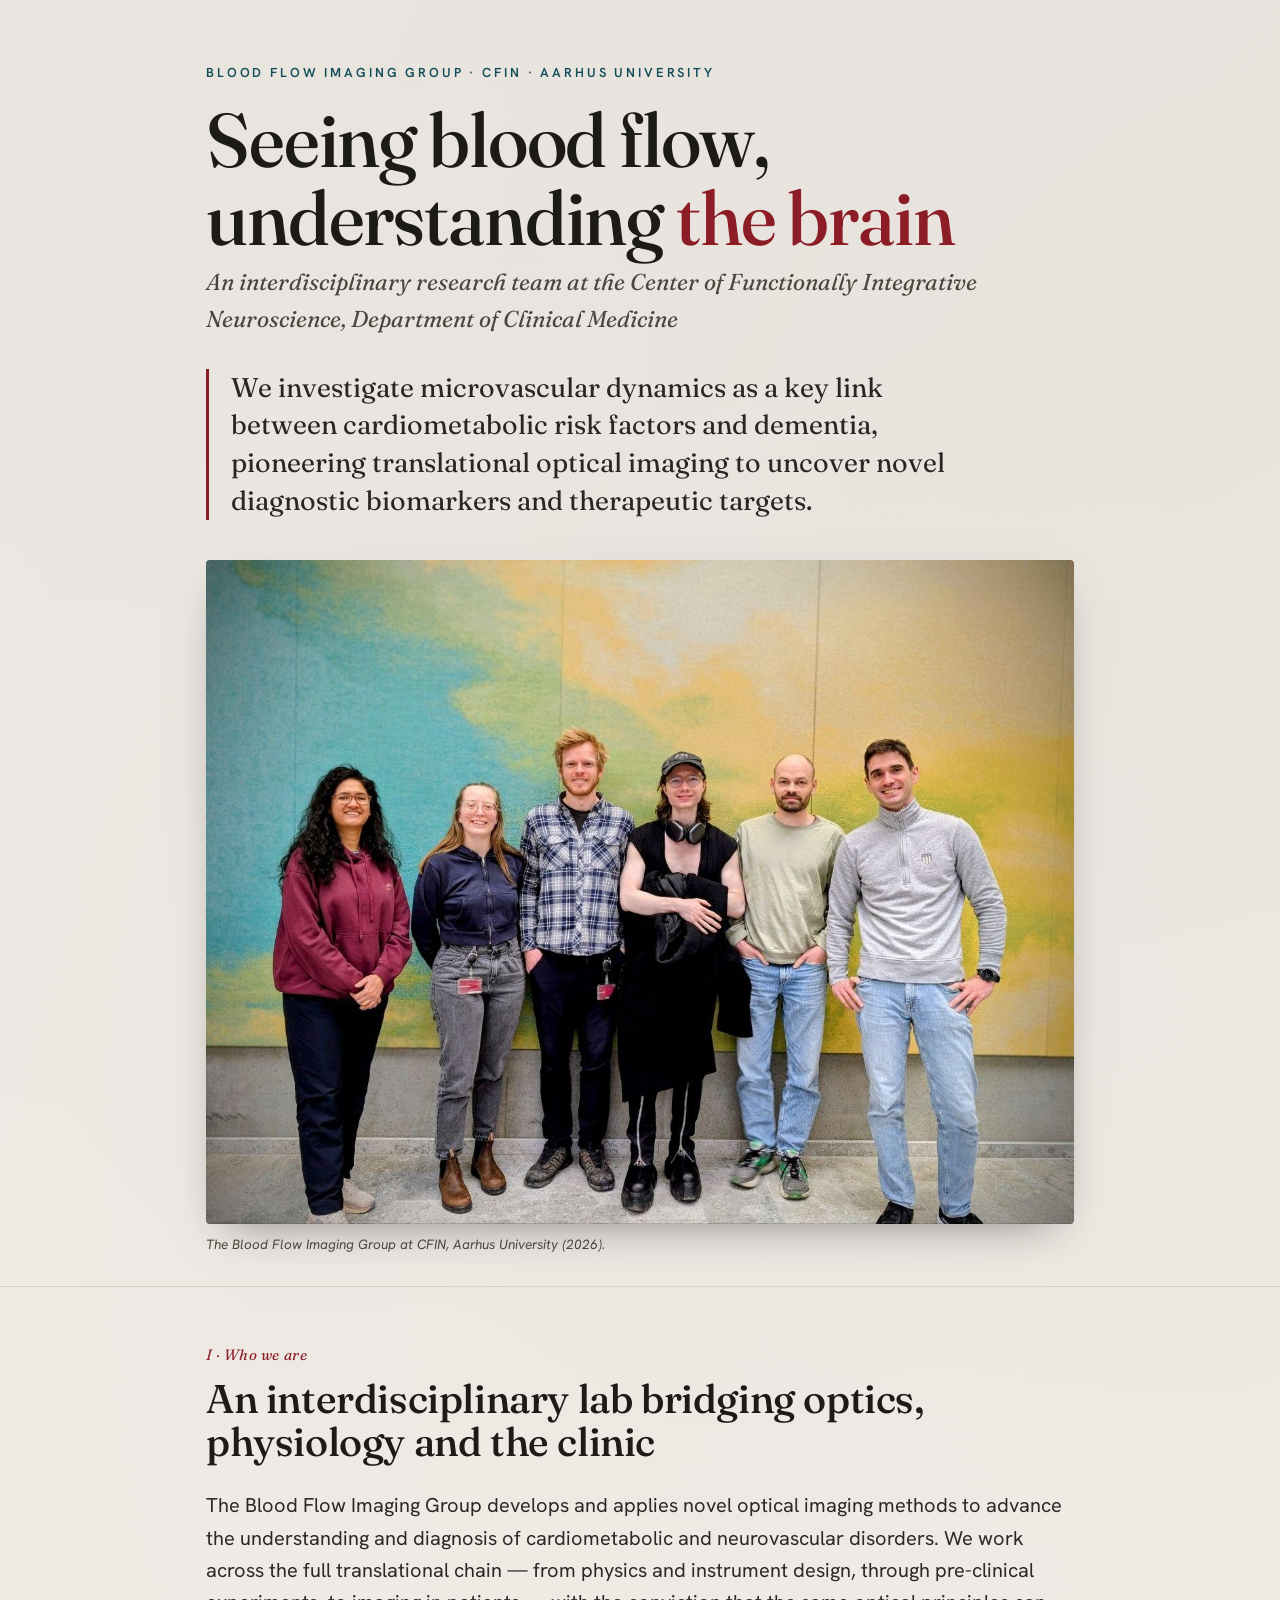
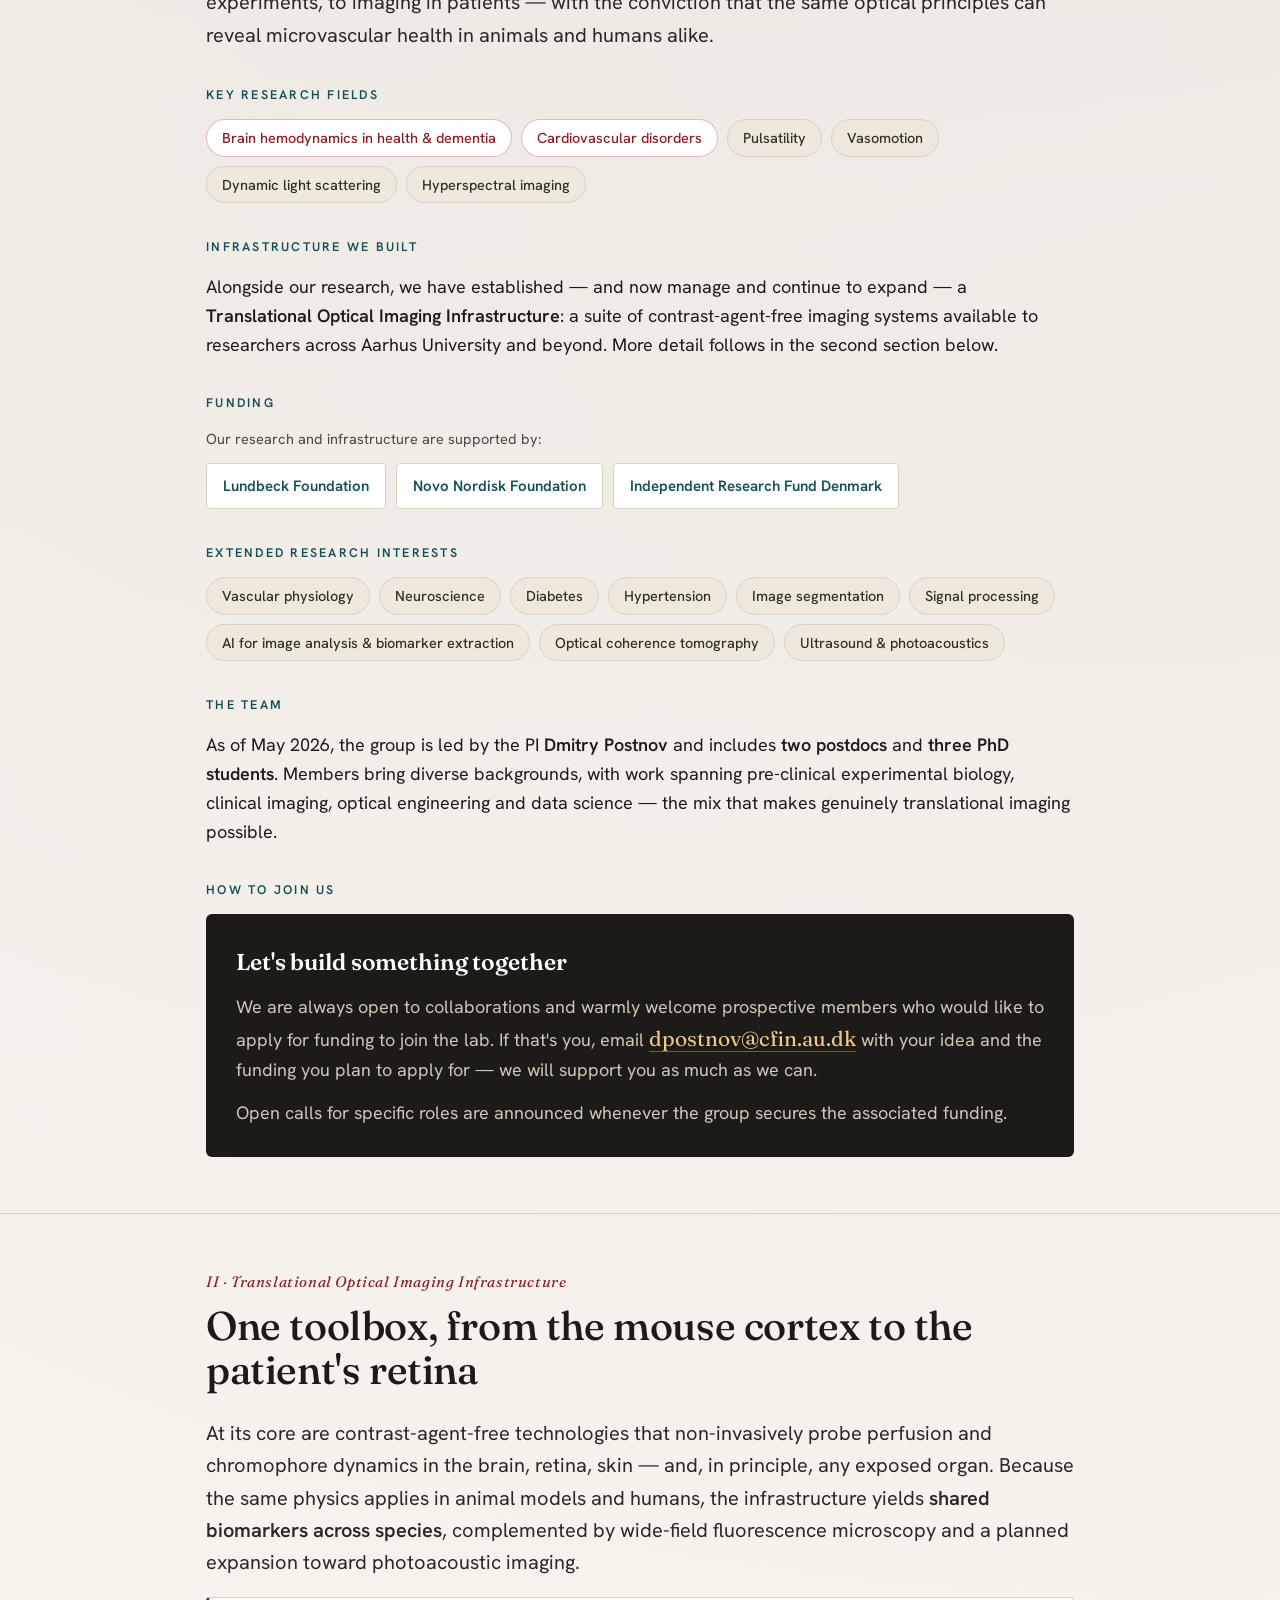
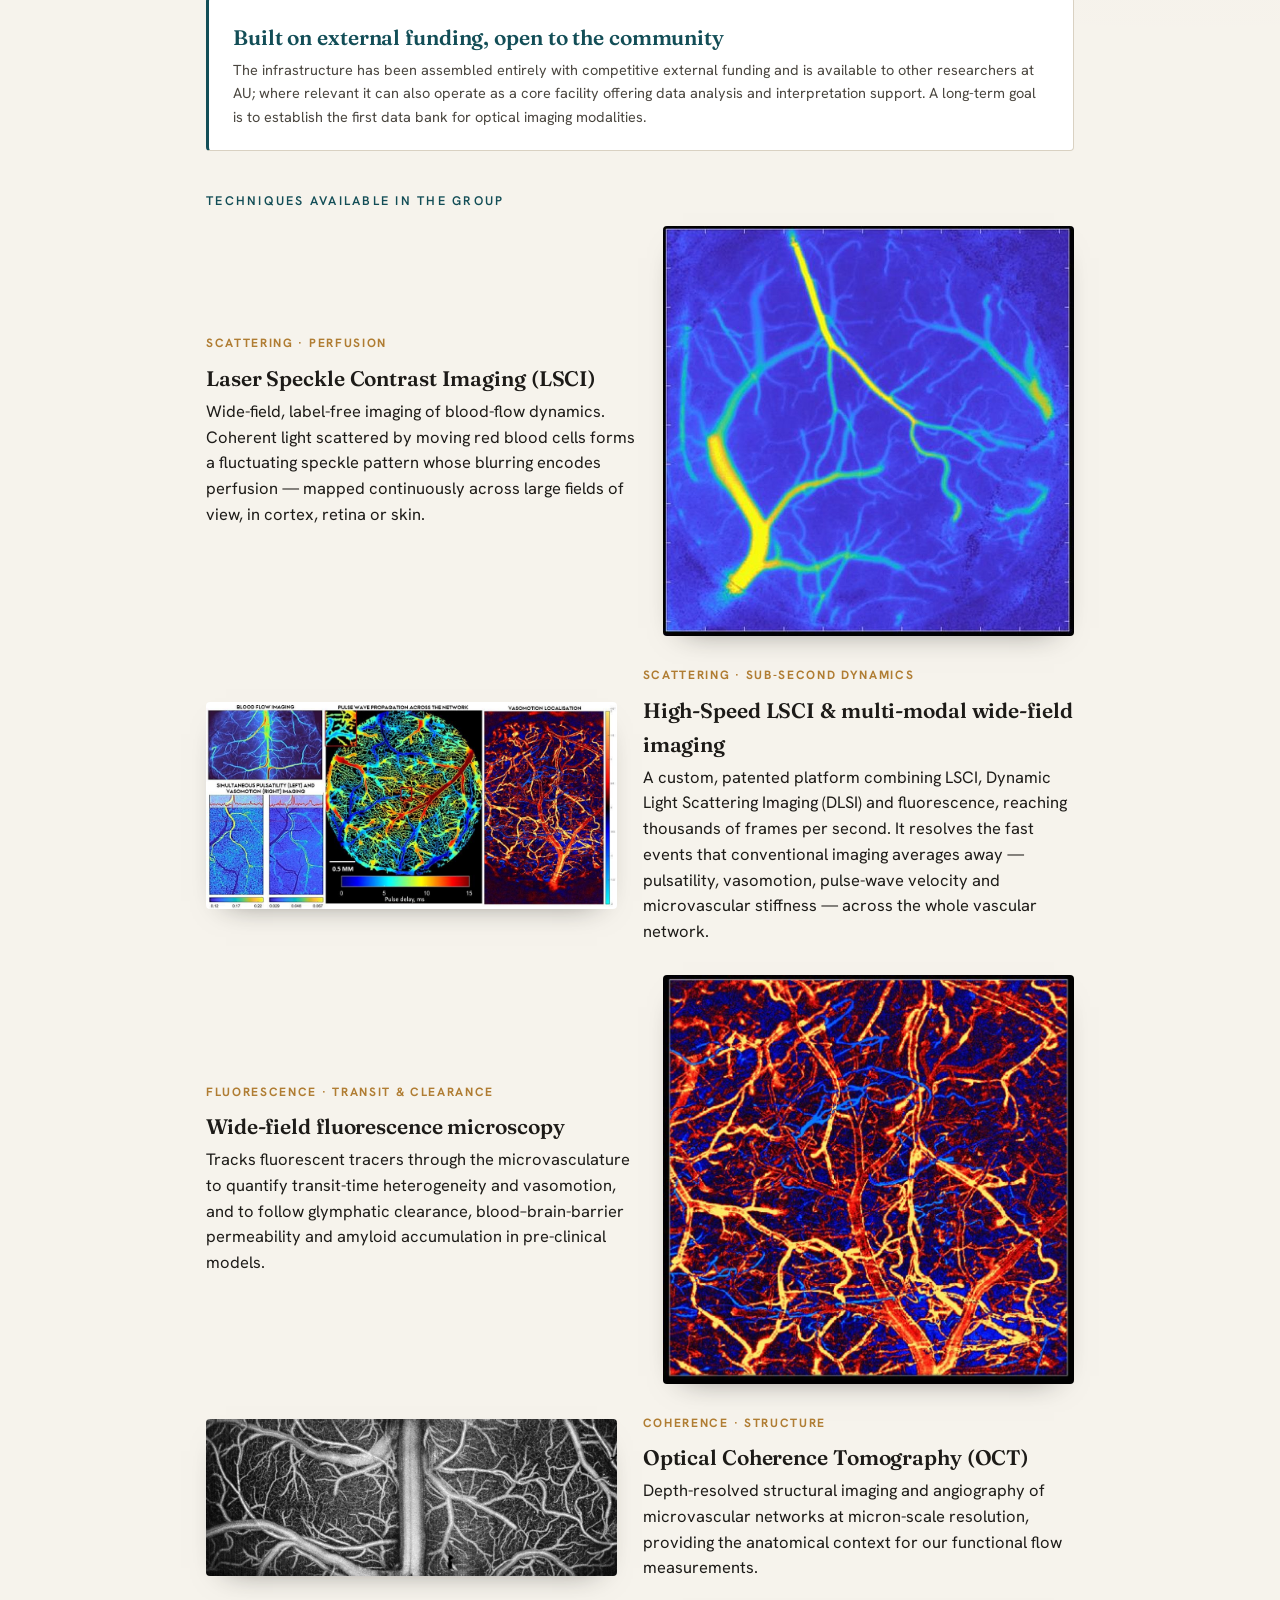
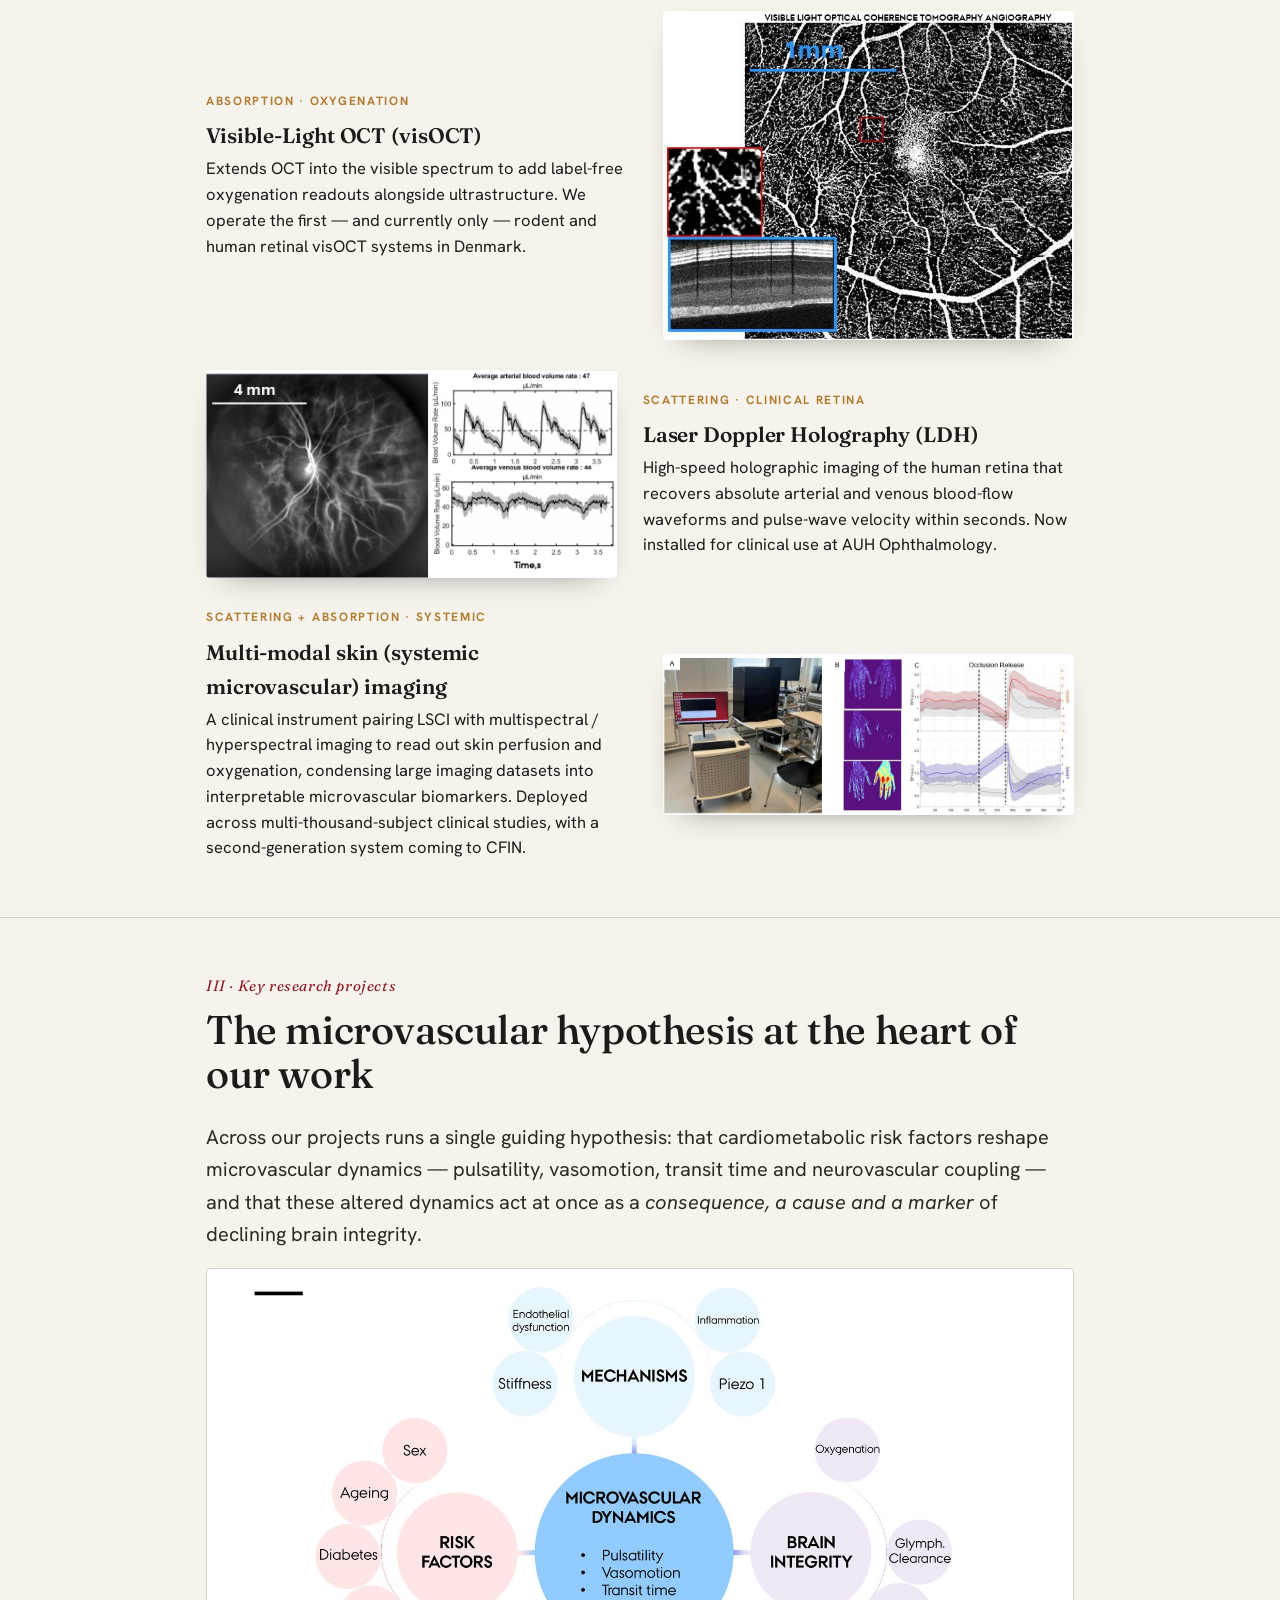
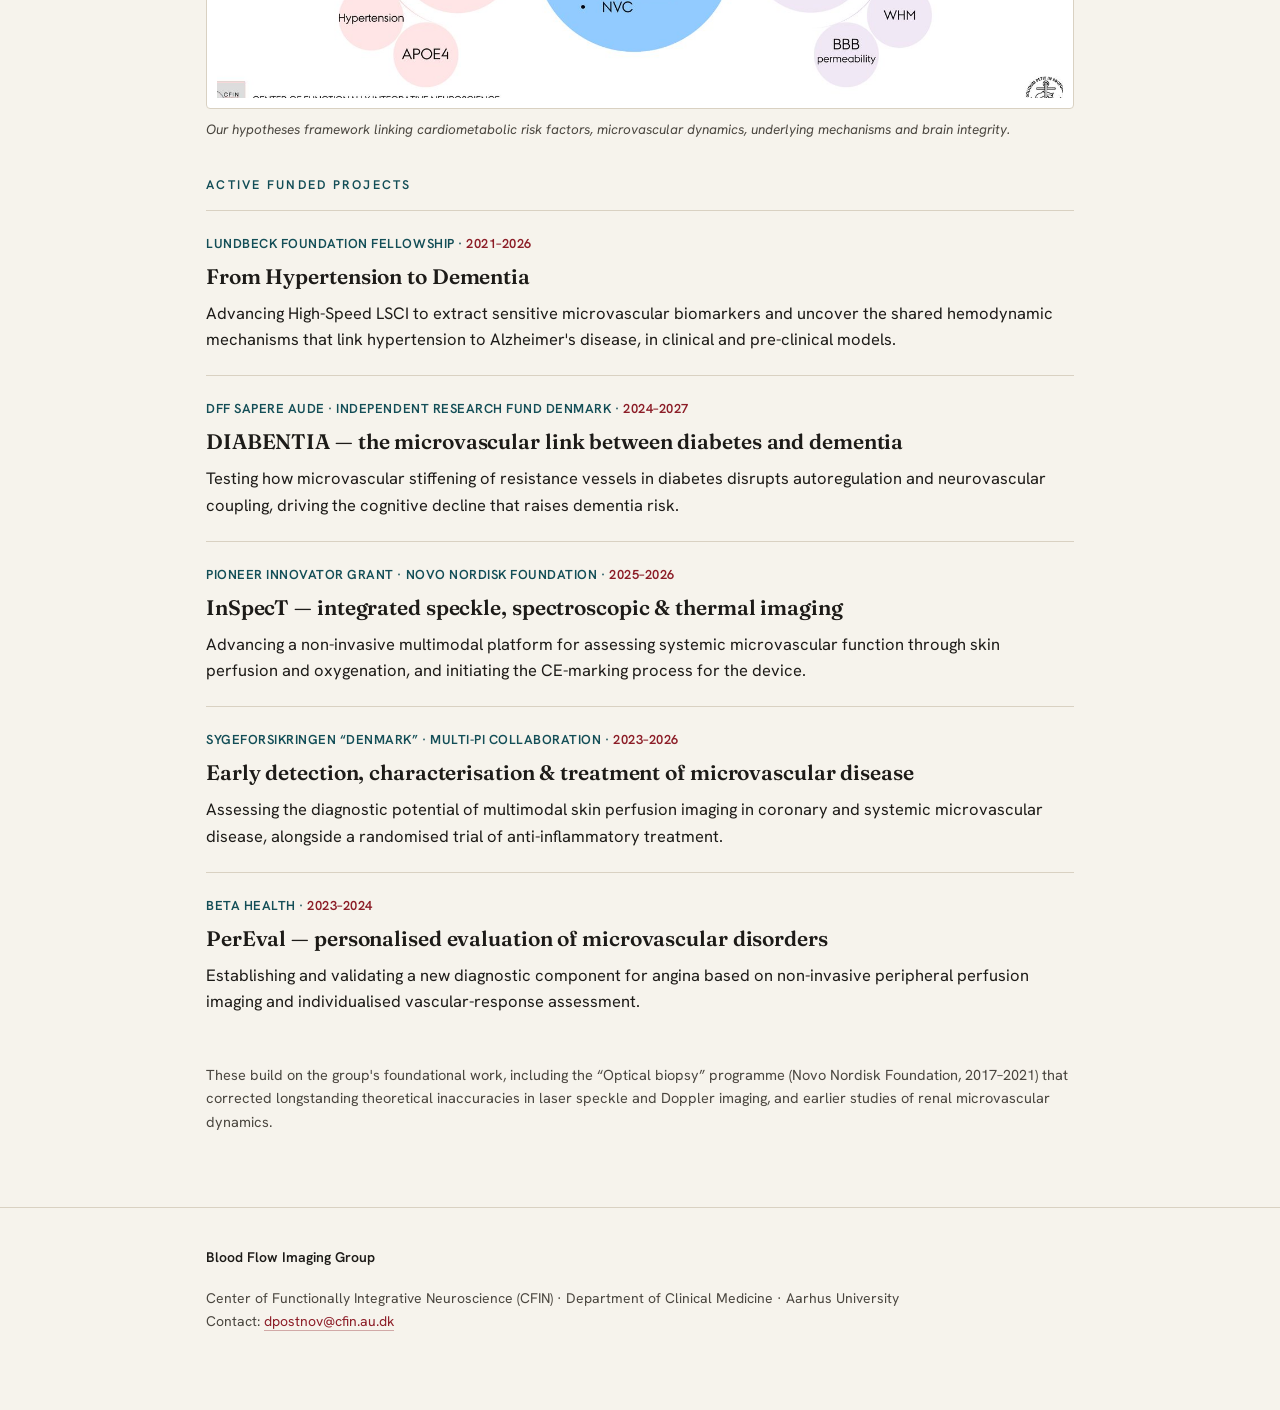
==== index.html @ f259e97a "Add files via upload" ====
<!DOCTYPE html>
<html lang="en">
<head>
<meta charset="UTF-8">
<meta name="viewport" content="width=device-width, initial-scale=1.0">
<title>Blood Flow Imaging Group · CFIN, Aarhus University</title>
<link rel="preconnect" href="https://fonts.googleapis.com">
<link rel="preconnect" href="https://fonts.gstatic.com" crossorigin>
<link href="https://fonts.googleapis.com/css2?family=Fraunces:ital,opsz,wght@0,9..144,400;0,9..144,500;0,9..144,600;1,9..144,400&family=Hanken+Grotesk:wght@400;500;600;700&display=swap" rel="stylesheet">
<style>
  :root{
    --paper:#f6f3ec; --paper-2:#efe9dd; --ink:#1d1b18; --ink-soft:#4a463f;
    --blood:#8c1d27; --teal:#134e57; --line:#d9d1c2; --gold:#b07d33;
    --maxw:920px;
  }
  *{box-sizing:border-box;margin:0;padding:0}
  html{scroll-behavior:smooth}
  body{
    background:var(--paper); color:var(--ink);
    font-family:"Hanken Grotesk",sans-serif; font-size:18px; line-height:1.62;
    -webkit-font-smoothing:antialiased;
    background-image:radial-gradient(circle at 18% -10%, rgba(19,78,87,.06), transparent 42%),
                     radial-gradient(circle at 92% 4%, rgba(140,29,39,.05), transparent 40%);
  }
  .wrap{max-width:var(--maxw); margin:0 auto; padding:0 26px}
  a{color:var(--blood); text-decoration:none; border-bottom:1px solid rgba(140,29,39,.35)}
  a:hover{border-color:var(--blood)}

  /* ---------- HERO ---------- */
  header.hero{padding:62px 0 30px; border-bottom:1px solid var(--line)}
  .kicker{font-size:13px; letter-spacing:.22em; text-transform:uppercase;
    color:var(--teal); font-weight:600; margin-bottom:18px}
  h1{font-family:"Fraunces",serif; font-weight:500; line-height:1.02;
    font-size:clamp(40px,7.4vw,76px); letter-spacing:-.015em; margin-bottom:8px}
  h1 .amp{color:var(--blood)}
  .place{font-family:"Fraunces",serif; font-style:italic; font-size:clamp(18px,2.6vw,23px);
    color:var(--ink-soft); margin-bottom:30px}
  .quote{font-family:"Fraunces",serif; font-size:clamp(20px,2.9vw,27px);
    line-height:1.4; font-weight:400; max-width:760px; margin:6px 0 0;
    padding-left:22px; border-left:3px solid var(--blood); color:#2a2722}
  figure.hero-img{margin:40px 0 0}
  figure.hero-img img{width:100%; display:block; border-radius:4px;
    box-shadow:0 18px 44px -22px rgba(29,27,24,.55)}
  figure.hero-img figcaption{font-size:13.5px; color:var(--ink-soft); margin-top:10px; font-style:italic}

  /* ---------- SECTIONS ---------- */
  section{padding:56px 0; border-bottom:1px solid var(--line)}
  .sec-num{font-family:"Fraunces",serif; font-style:italic; color:var(--blood);
    font-size:15px; letter-spacing:.04em; margin-bottom:10px}
  h2{font-family:"Fraunces",serif; font-weight:500; letter-spacing:-.01em;
    font-size:clamp(28px,4.4vw,40px); line-height:1.08; margin-bottom:26px}
  h3{font-family:"Fraunces",serif; font-weight:600; font-size:21px;
    margin:0 0 4px; letter-spacing:-.005em}
  p{margin-bottom:18px}
  p.lead{font-size:20px; color:#2c2924}
  strong{font-weight:600}
  .small{font-size:14.5px; color:var(--ink-soft)}

  .subhead{font-size:12.5px; letter-spacing:.18em; text-transform:uppercase;
    color:var(--teal); font-weight:600; margin:34px 0 14px}

  /* chips */
  .chips{display:flex; flex-wrap:wrap; gap:9px; margin:4px 0 6px}
  .chip{background:var(--paper-2); border:1px solid var(--line); border-radius:40px;
    padding:6px 15px; font-size:14.5px; font-weight:500; color:#33302a}
  .chip.key{background:#fff; border-color:rgba(140,29,39,.3); color:var(--blood)}

  /* funders */
  .funders{display:flex; flex-wrap:wrap; gap:10px; margin-top:6px}
  .funder{border:1px solid var(--line); background:#fff; border-radius:4px;
    padding:10px 16px; font-weight:600; font-size:15px; color:var(--teal)}

  /* callout */
  .callout{background:#fff; border:1px solid var(--line); border-left:3px solid var(--teal);
    border-radius:4px; padding:22px 24px; margin:8px 0 4px}
  .callout h3{color:var(--teal)}

  /* technique list */
  .tech{display:grid; grid-template-columns:1fr; gap:30px; margin-top:8px}
  .tech-item{display:grid; grid-template-columns:1.05fr 1fr; gap:26px; align-items:center}
  .tech-item:nth-child(even){grid-template-columns:1fr 1.05fr}
  .tech-item:nth-child(even) .tx{order:2}
  .tech-item:nth-child(even) .im{order:1}
  .tech-item .im img{width:100%; display:block; border-radius:4px;
    box-shadow:0 12px 30px -20px rgba(29,27,24,.6); background:#111}
  .tech-item .tag{font-size:12px; letter-spacing:.14em; text-transform:uppercase;
    color:var(--gold); font-weight:700; margin-bottom:7px}
  .tech-item p{margin-bottom:0; font-size:16.5px; line-height:1.56}

  /* projects */
  .proj{border-top:1px solid var(--line); padding:22px 0}
  .proj:first-of-type{border-top:none}
  .proj .meta{font-size:13px; letter-spacing:.04em; color:var(--teal);
    font-weight:600; text-transform:uppercase; margin-bottom:5px}
  .proj h3{margin-bottom:7px}
  .proj p{margin-bottom:0; font-size:16.5px}
  .proj .yr{color:var(--blood)}

  figure.diagram{margin:0 0 30px}
  figure.diagram img{width:100%; display:block; border-radius:4px;
    border:1px solid var(--line); background:#fff; padding:10px}
  figure.diagram figcaption{font-size:13.5px; color:var(--ink-soft); margin-top:10px; font-style:italic}

  /* join box */
  .join{background:#1d1b18; color:#f1ece1; border-radius:6px; padding:30px 30px}
  .join h3{color:#fff; font-size:23px; margin-bottom:10px}
  .join p{color:#cfc7b8; margin-bottom:14px}
  .join a{color:#f0c98a; border-color:rgba(240,201,138,.4)}
  .join a:hover{border-color:#f0c98a}
  .mail{font-family:"Fraunces",serif; font-size:21px}

  footer{padding:38px 0 60px; color:var(--ink-soft); font-size:14px}
  footer .org{font-weight:600; color:var(--ink)}

  @media(max-width:680px){
    body{font-size:17px}
    .tech-item, .tech-item:nth-child(even){grid-template-columns:1fr}
    .tech-item .tx, .tech-item .im{order:0 !important}
    section{padding:44px 0}
  }
</style>
</head>
<body>

<header class="hero">
  <div class="wrap">
    <div class="kicker">Blood Flow Imaging Group · CFIN · Aarhus University</div>
    <h1>Seeing blood flow,<br>understanding <span class="amp">the brain</span></h1>
    <div class="place">An interdisciplinary research team at the Center of Functionally Integrative Neuroscience, Department of Clinical Medicine</div>
    <p class="quote">We investigate microvascular dynamics as a key link between cardiometabolic risk factors and dementia, pioneering translational optical imaging to uncover novel diagnostic biomarkers and therapeutic targets.</p>
    <figure class="hero-img">
      <img src="assets/team.jpg" alt="Members of the Blood Flow Imaging Group at CFIN">
      <figcaption>The Blood Flow Imaging Group at CFIN, Aarhus University (2026).</figcaption>
    </figure>
  </div>
</header>

<!-- ================= SECTION 1 ================= -->
<section id="about">
  <div class="wrap">
    <div class="sec-num">I · Who we are</div>
    <h2>An interdisciplinary lab bridging optics, physiology and the clinic</h2>
    <p class="lead">The Blood Flow Imaging Group develops and applies novel optical imaging methods to advance the understanding and diagnosis of cardiometabolic and neurovascular disorders. We work across the full translational chain &mdash; from physics and instrument design, through pre-clinical experiments, to imaging in patients &mdash; with the conviction that the same optical principles can reveal microvascular health in animals and humans alike.</p>

    <div class="subhead">Key research fields</div>
    <div class="chips">
      <span class="chip key">Brain hemodynamics in health &amp; dementia</span>
      <span class="chip key">Cardiovascular disorders</span>
      <span class="chip">Pulsatility</span>
      <span class="chip">Vasomotion</span>
      <span class="chip">Dynamic light scattering</span>
      <span class="chip">Hyperspectral imaging</span>
    </div>

    <div class="subhead">Infrastructure we built</div>
    <p>Alongside our research, we have established &mdash; and now manage and continue to expand &mdash; a <strong>Translational Optical Imaging Infrastructure</strong>: a suite of contrast-agent-free imaging systems available to researchers across Aarhus University and beyond. More detail follows in the second section below.</p>

    <div class="subhead">Funding</div>
    <p class="small" style="margin-bottom:12px">Our research and infrastructure are supported by:</p>
    <div class="funders">
      <span class="funder">Lundbeck Foundation</span>
      <span class="funder">Novo Nordisk Foundation</span>
      <span class="funder">Independent Research Fund Denmark</span>
    </div>

    <div class="subhead">Extended research interests</div>
    <div class="chips">
      <span class="chip">Vascular physiology</span>
      <span class="chip">Neuroscience</span>
      <span class="chip">Diabetes</span>
      <span class="chip">Hypertension</span>
      <span class="chip">Image segmentation</span>
      <span class="chip">Signal processing</span>
      <span class="chip">AI for image analysis &amp; biomarker extraction</span>
      <span class="chip">Optical coherence tomography</span>
      <span class="chip">Ultrasound &amp; photoacoustics</span>
    </div>

    <div class="subhead">The team</div>
    <p>As of May 2026, the group is led by the PI <strong>Dmitry Postnov</strong> and includes <strong>two postdocs</strong> and <strong>three PhD students</strong>. Members bring diverse backgrounds, with work spanning pre-clinical experimental biology, clinical imaging, optical engineering and data science &mdash; the mix that makes genuinely translational imaging possible.</p>

    <div class="subhead">How to join us</div>
    <div class="join">
      <h3>Let's build something together</h3>
      <p>We are always open to collaborations and warmly welcome prospective members who would like to apply for funding to join the lab. If that's you, email <a href="mailto:dpostnov@cfin.au.dk" class="mail">dpostnov@cfin.au.dk</a> with your idea and the funding you plan to apply for &mdash; we will support you as much as we can.</p>
      <p style="margin-bottom:0">Open calls for specific roles are announced whenever the group secures the associated funding.</p>
    </div>
  </div>
</section>

<!-- ================= SECTION 2 ================= -->
<section id="infrastructure">
  <div class="wrap">
    <div class="sec-num">II · Translational Optical Imaging Infrastructure</div>
    <h2>One toolbox, from the mouse cortex to the patient's retina</h2>
    <p class="lead">At its core are contrast-agent-free technologies that non-invasively probe perfusion and chromophore dynamics in the brain, retina, skin &mdash; and, in principle, any exposed organ. Because the same physics applies in animal models and humans, the infrastructure yields <strong>shared biomarkers across species</strong>, complemented by wide-field fluorescence microscopy and a planned expansion toward photoacoustic imaging.</p>
    <div class="callout">
      <h3>Built on external funding, open to the community</h3>
      <p class="small" style="margin-bottom:0">The infrastructure has been assembled entirely with competitive external funding and is available to other researchers at AU; where relevant it can also operate as a core facility offering data analysis and interpretation support. A long-term goal is to establish the first data bank for optical imaging modalities.</p>
    </div>

    <div class="subhead" style="margin-top:40px">Techniques available in the group</div>
    <div class="tech">

      <div class="tech-item">
        <div class="tx">
          <div class="tag">Scattering · perfusion</div>
          <h3>Laser Speckle Contrast Imaging (LSCI)</h3>
          <p>Wide-field, label-free imaging of blood-flow dynamics. Coherent light scattered by moving red blood cells forms a fluctuating speckle pattern whose blurring encodes perfusion &mdash; mapped continuously across large fields of view, in cortex, retina or skin.</p>
        </div>
        <div class="im"><img src="assets/lsci-mouse-cortex.jpg" alt="LSCI blood-flow-index map of the mouse cortex"></div>
      </div>

      <div class="tech-item">
        <div class="tx">
          <div class="tag">Scattering · sub-second dynamics</div>
          <h3>High-Speed LSCI &amp; multi-modal wide-field imaging</h3>
          <p>A custom, patented platform combining LSCI, Dynamic Light Scattering Imaging (DLSI) and fluorescence, reaching thousands of frames per second. It resolves the fast events that conventional imaging averages away &mdash; pulsatility, vasomotion, pulse-wave velocity and microvascular stiffness &mdash; across the whole vascular network.</p>
        </div>
        <div class="im"><img src="assets/microvascular-dynamics.jpg" alt="Multi-modal microvascular dynamics: blood flow, pulsatility, pulse-wave propagation and vasomotion"></div>
      </div>

      <div class="tech-item">
        <div class="tx">
          <div class="tag">Fluorescence · transit &amp; clearance</div>
          <h3>Wide-field fluorescence microscopy</h3>
          <p>Tracks fluorescent tracers through the microvasculature to quantify transit-time heterogeneity and vasomotion, and to follow glymphatic clearance, blood&ndash;brain-barrier permeability and amyloid accumulation in pre-clinical models.</p>
        </div>
        <div class="im"><img src="assets/vasomotion-mouse-cortex.jpg" alt="Wide-field fluorescence vasomotion map of the mouse cortex"></div>
      </div>

      <div class="tech-item">
        <div class="tx">
          <div class="tag">Coherence · structure</div>
          <h3>Optical Coherence Tomography (OCT)</h3>
          <p>Depth-resolved structural imaging and angiography of microvascular networks at micron-scale resolution, providing the anatomical context for our functional flow measurements.</p>
        </div>
        <div class="im"><img src="assets/oct-angiogram-mouse-cortex.jpg" alt="OCT angiogram of the mouse cortex"></div>
      </div>

      <div class="tech-item">
        <div class="tx">
          <div class="tag">Absorption · oxygenation</div>
          <h3>Visible-Light OCT (visOCT)</h3>
          <p>Extends OCT into the visible spectrum to add label-free oxygenation readouts alongside ultrastructure. We operate the first &mdash; and currently only &mdash; rodent and human retinal visOCT systems in Denmark.</p>
        </div>
        <div class="im"><img src="assets/retinal-oct-angiography.jpg" alt="Human retinal visible-light OCT angiography"></div>
      </div>

      <div class="tech-item">
        <div class="tx">
          <div class="tag">Scattering · clinical retina</div>
          <h3>Laser Doppler Holography (LDH)</h3>
          <p>High-speed holographic imaging of the human retina that recovers absolute arterial and venous blood-flow waveforms and pulse-wave velocity within seconds. Now installed for clinical use at AUH Ophthalmology.</p>
        </div>
        <div class="im"><img src="assets/retinal-laser-doppler-holography.jpg" alt="Human retinal Laser Doppler Holography with arterial and venous flow traces"></div>
      </div>

      <div class="tech-item">
        <div class="tx">
          <div class="tag">Scattering + absorption · systemic</div>
          <h3>Multi-modal skin (systemic microvascular) imaging</h3>
          <p>A clinical instrument pairing LSCI with multispectral / hyperspectral imaging to read out skin perfusion and oxygenation, condensing large imaging datasets into interpretable microvascular biomarkers. Deployed across multi-thousand-subject clinical studies, with a second-generation system coming to CFIN.</p>
        </div>
        <div class="im"><img src="assets/skin-perfusion-imaging.jpg" alt="Clinical skin perfusion and oxygenation imaging system with reactive-hyperemia traces"></div>
      </div>

    </div>
  </div>
</section>

<!-- ================= SECTION 3 ================= -->
<section id="projects">
  <div class="wrap">
    <div class="sec-num">III · Key research projects</div>
    <h2>The microvascular hypothesis at the heart of our work</h2>
    <p class="lead">Across our projects runs a single guiding hypothesis: that cardiometabolic risk factors reshape microvascular dynamics &mdash; pulsatility, vasomotion, transit time and neurovascular coupling &mdash; and that these altered dynamics act at once as a <em>consequence, a cause and a marker</em> of declining brain integrity.</p>
    <figure class="diagram">
      <img src="assets/hypotheses-framework.jpg" alt="Hypotheses framework: risk factors, microvascular dynamics, mechanisms and brain integrity">
      <figcaption>Our hypotheses framework linking cardiometabolic risk factors, microvascular dynamics, underlying mechanisms and brain integrity.</figcaption>
    </figure>

    <div class="subhead">Active funded projects</div>

    <div class="proj">
      <div class="meta">Lundbeck Foundation Fellowship · <span class="yr">2021&ndash;2026</span></div>
      <h3>From Hypertension to Dementia</h3>
      <p>Advancing High-Speed LSCI to extract sensitive microvascular biomarkers and uncover the shared hemodynamic mechanisms that link hypertension to Alzheimer's disease, in clinical and pre-clinical models.</p>
    </div>

    <div class="proj">
      <div class="meta">DFF Sapere Aude · Independent Research Fund Denmark · <span class="yr">2024&ndash;2027</span></div>
      <h3>DIABENTIA &mdash; the microvascular link between diabetes and dementia</h3>
      <p>Testing how microvascular stiffening of resistance vessels in diabetes disrupts autoregulation and neurovascular coupling, driving the cognitive decline that raises dementia risk.</p>
    </div>

    <div class="proj">
      <div class="meta">Pioneer Innovator Grant · Novo Nordisk Foundation · <span class="yr">2025&ndash;2026</span></div>
      <h3>InSpecT &mdash; integrated speckle, spectroscopic &amp; thermal imaging</h3>
      <p>Advancing a non-invasive multimodal platform for assessing systemic microvascular function through skin perfusion and oxygenation, and initiating the CE-marking process for the device.</p>
    </div>

    <div class="proj">
      <div class="meta">Sygeforsikringen &ldquo;Denmark&rdquo; · multi-PI collaboration · <span class="yr">2023&ndash;2026</span></div>
      <h3>Early detection, characterisation &amp; treatment of microvascular disease</h3>
      <p>Assessing the diagnostic potential of multimodal skin perfusion imaging in coronary and systemic microvascular disease, alongside a randomised trial of anti-inflammatory treatment.</p>
    </div>

    <div class="proj">
      <div class="meta">BETA HEALTH · <span class="yr">2023&ndash;2024</span></div>
      <h3>PerEval &mdash; personalised evaluation of microvascular disorders</h3>
      <p>Establishing and validating a new diagnostic component for angina based on non-invasive peripheral perfusion imaging and individualised vascular-response assessment.</p>
    </div>

    <p class="small" style="margin-top:26px">These build on the group's foundational work, including the &ldquo;Optical biopsy&rdquo; programme (Novo Nordisk Foundation, 2017&ndash;2021) that corrected longstanding theoretical inaccuracies in laser speckle and Doppler imaging, and earlier studies of renal microvascular dynamics.</p>
  </div>
</section>

<footer>
  <div class="wrap">
    <p class="org">Blood Flow Imaging Group</p>
    <p>Center of Functionally Integrative Neuroscience (CFIN) · Department of Clinical Medicine · Aarhus University<br>
    Contact: <a href="mailto:dpostnov@cfin.au.dk">dpostnov@cfin.au.dk</a></p>
  </div>
</footer>

</body>
</html>
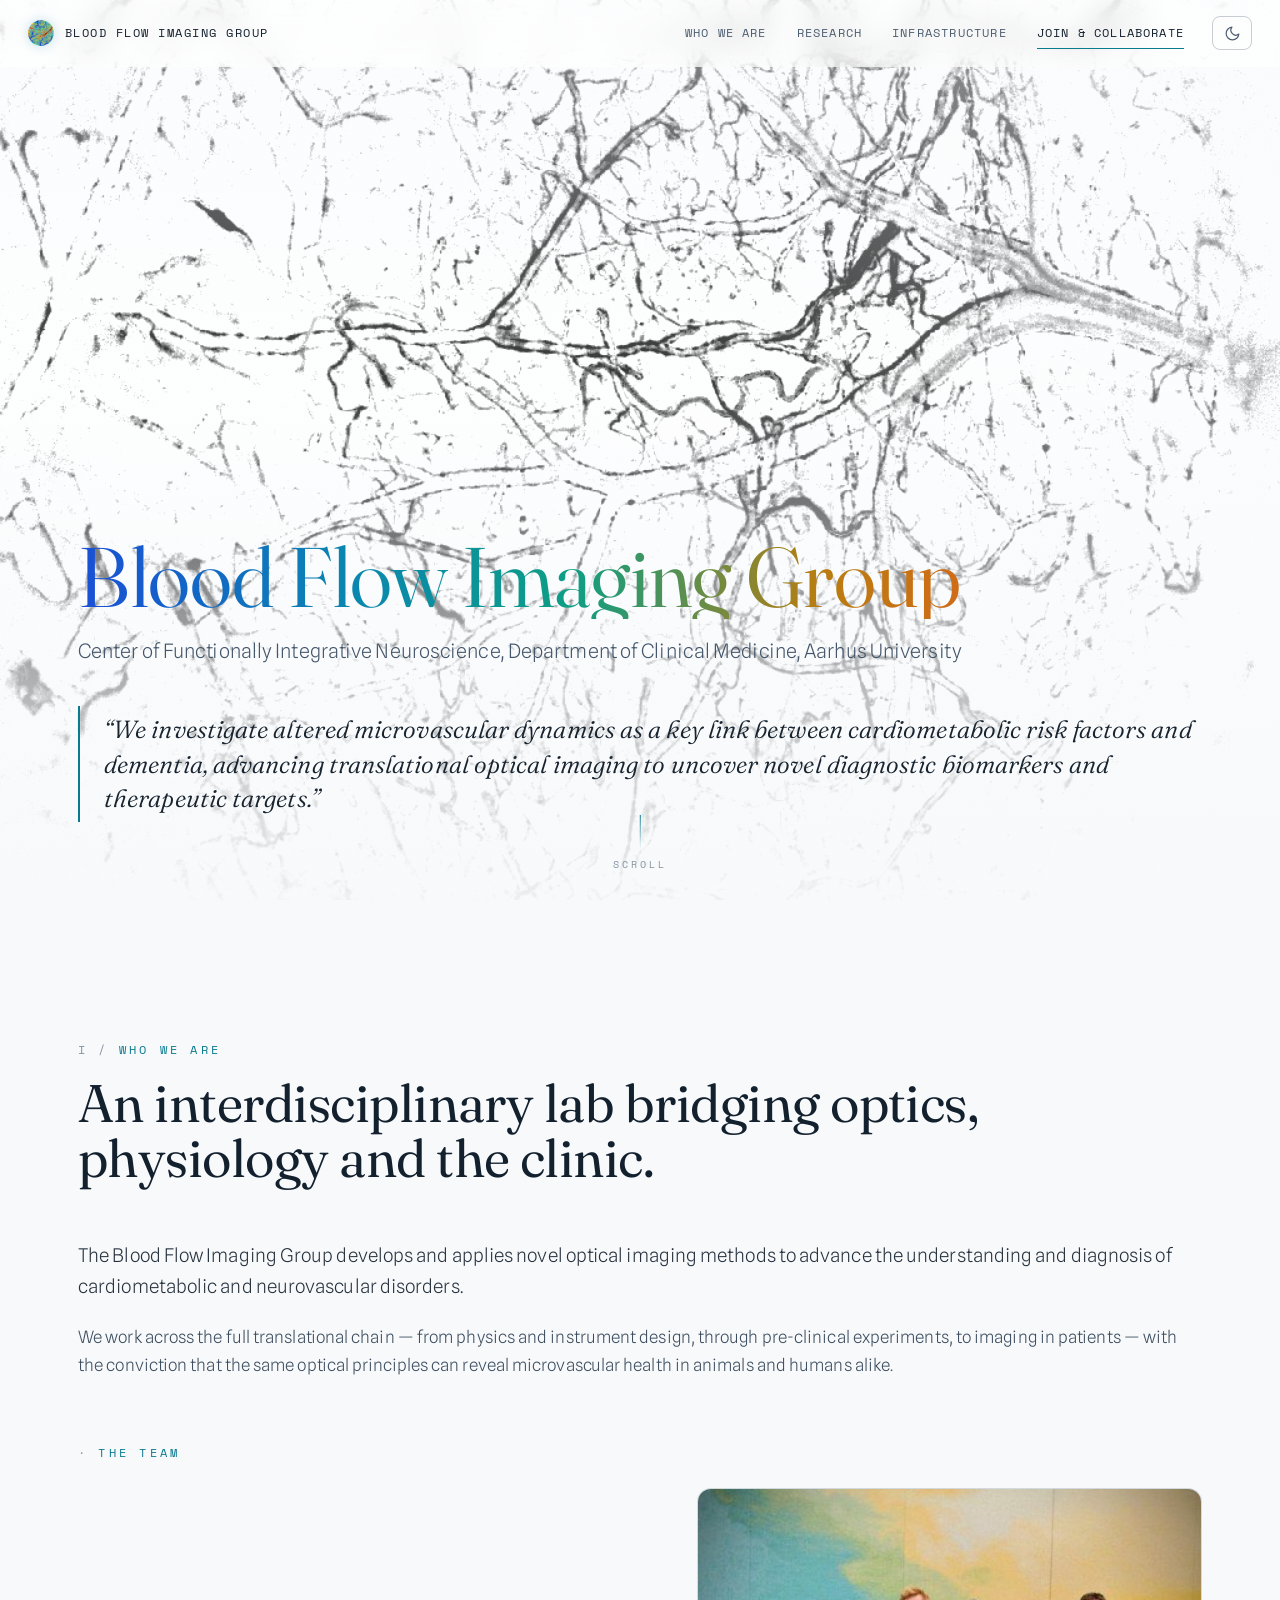
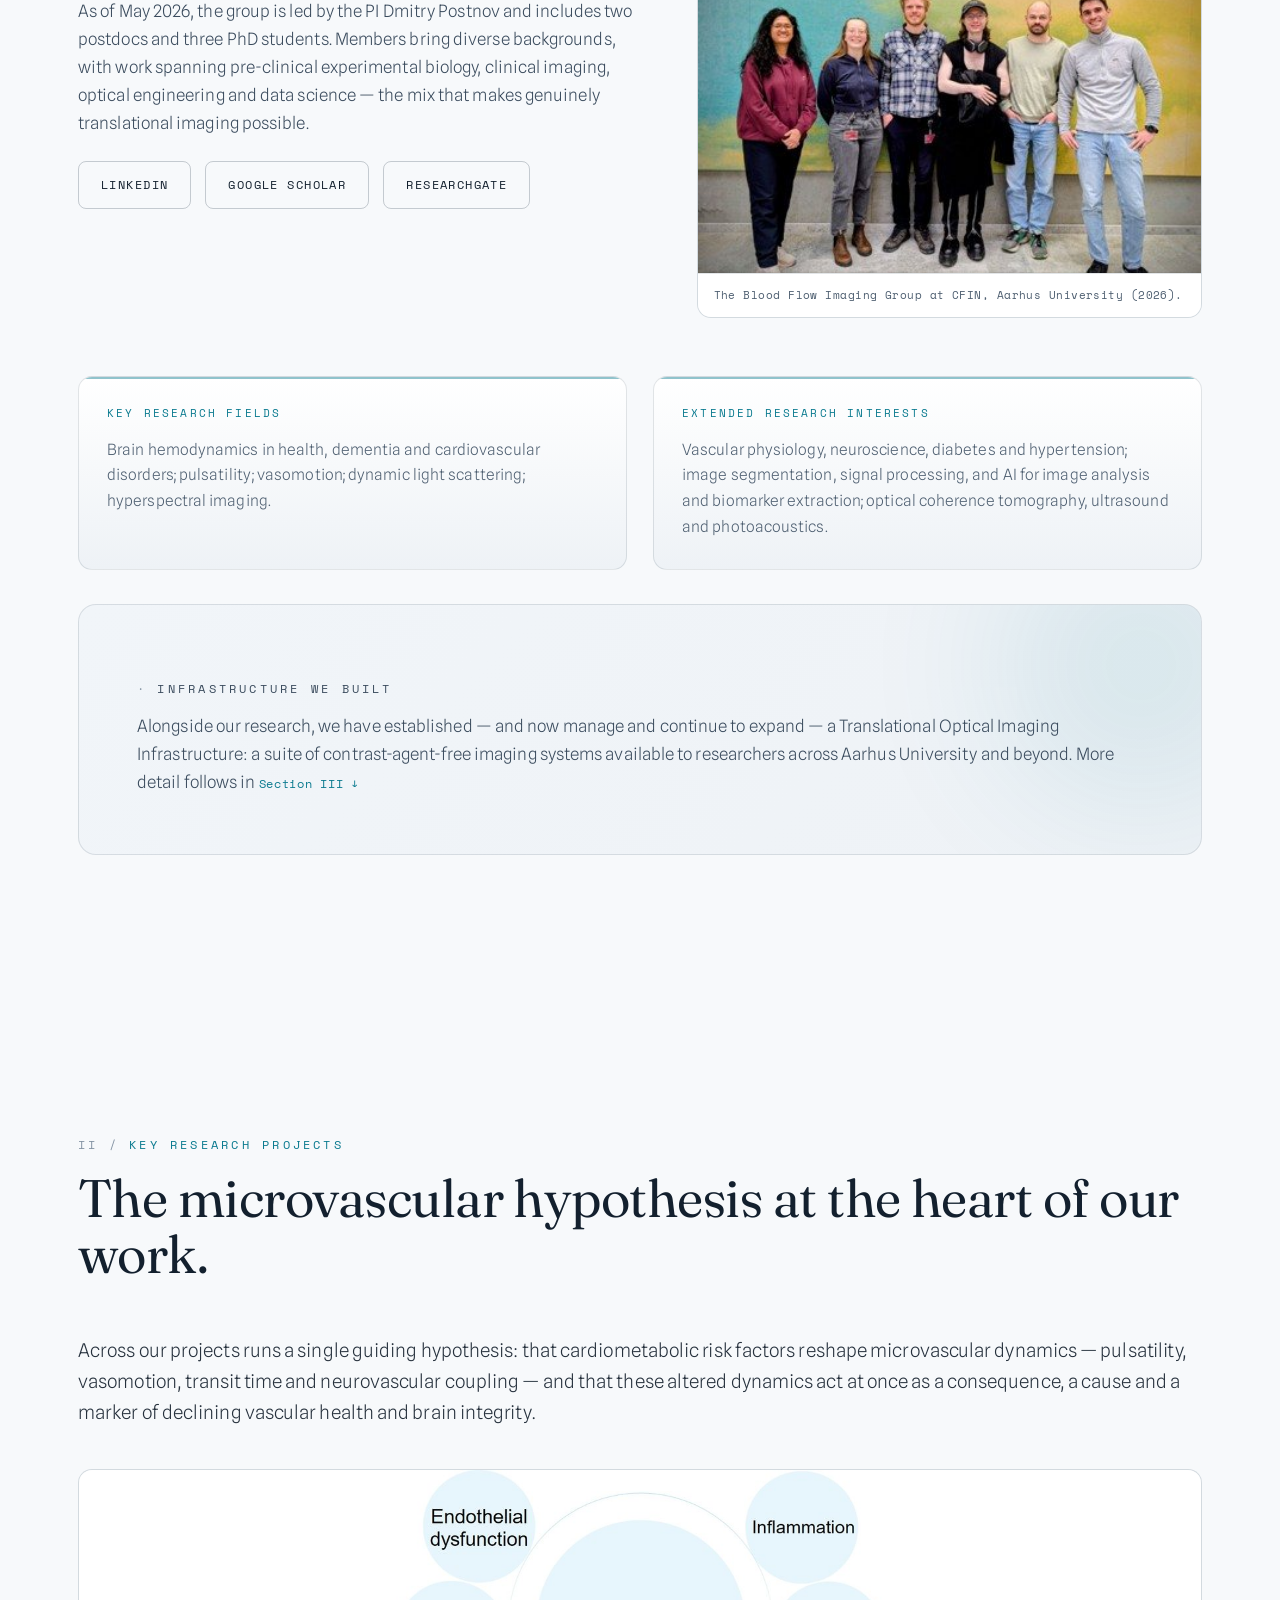
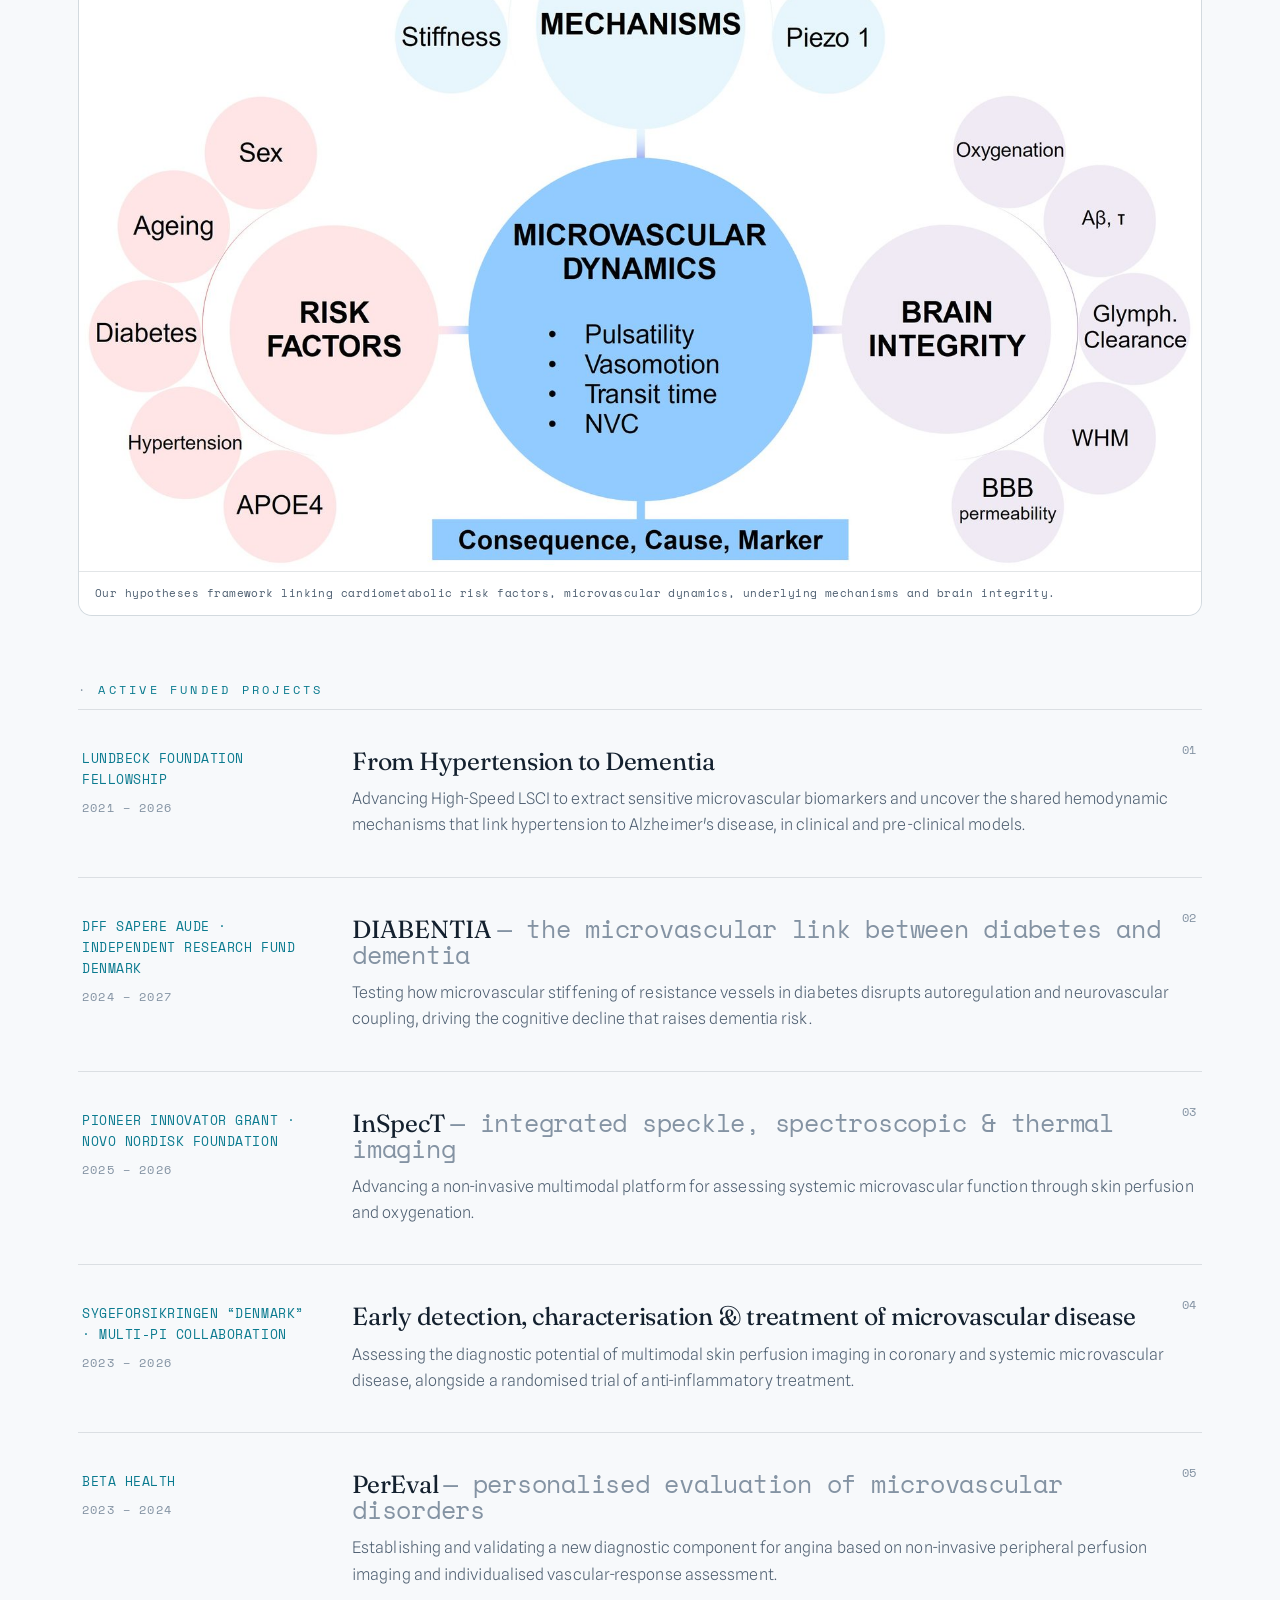
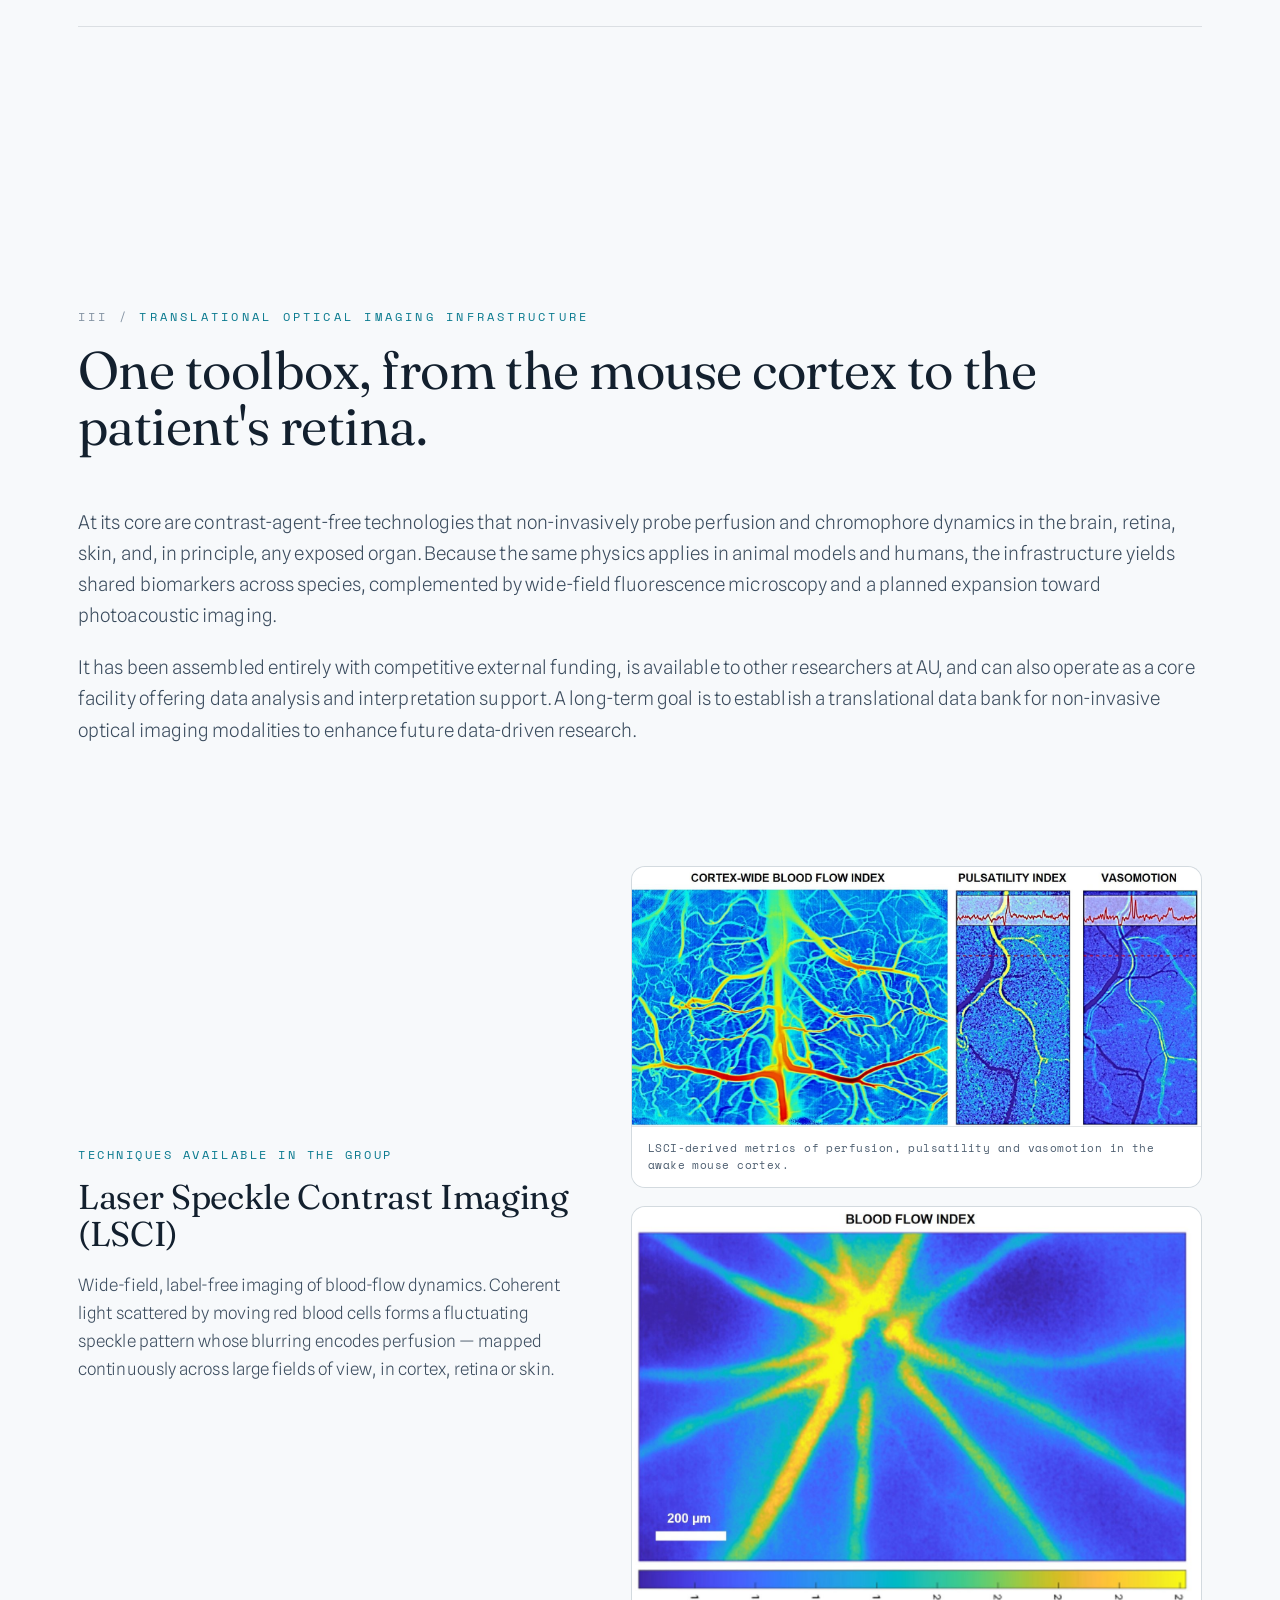
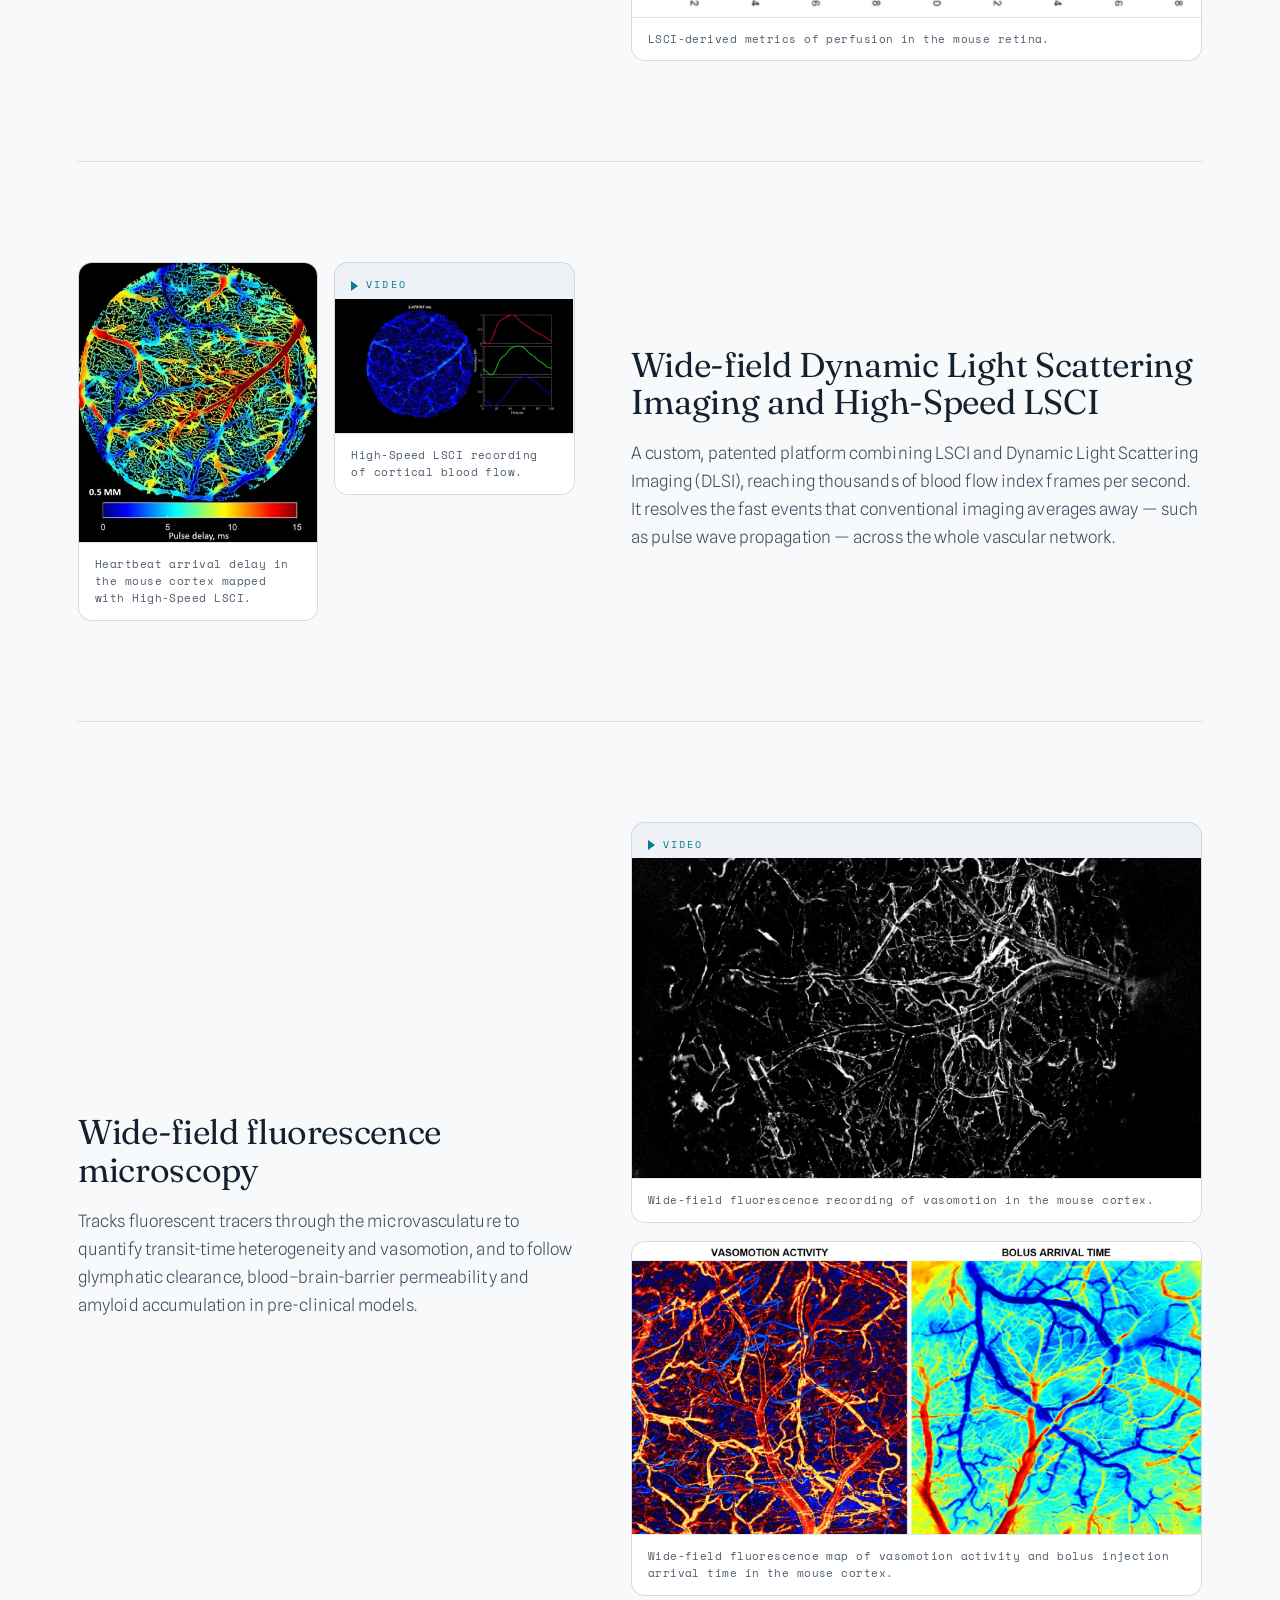
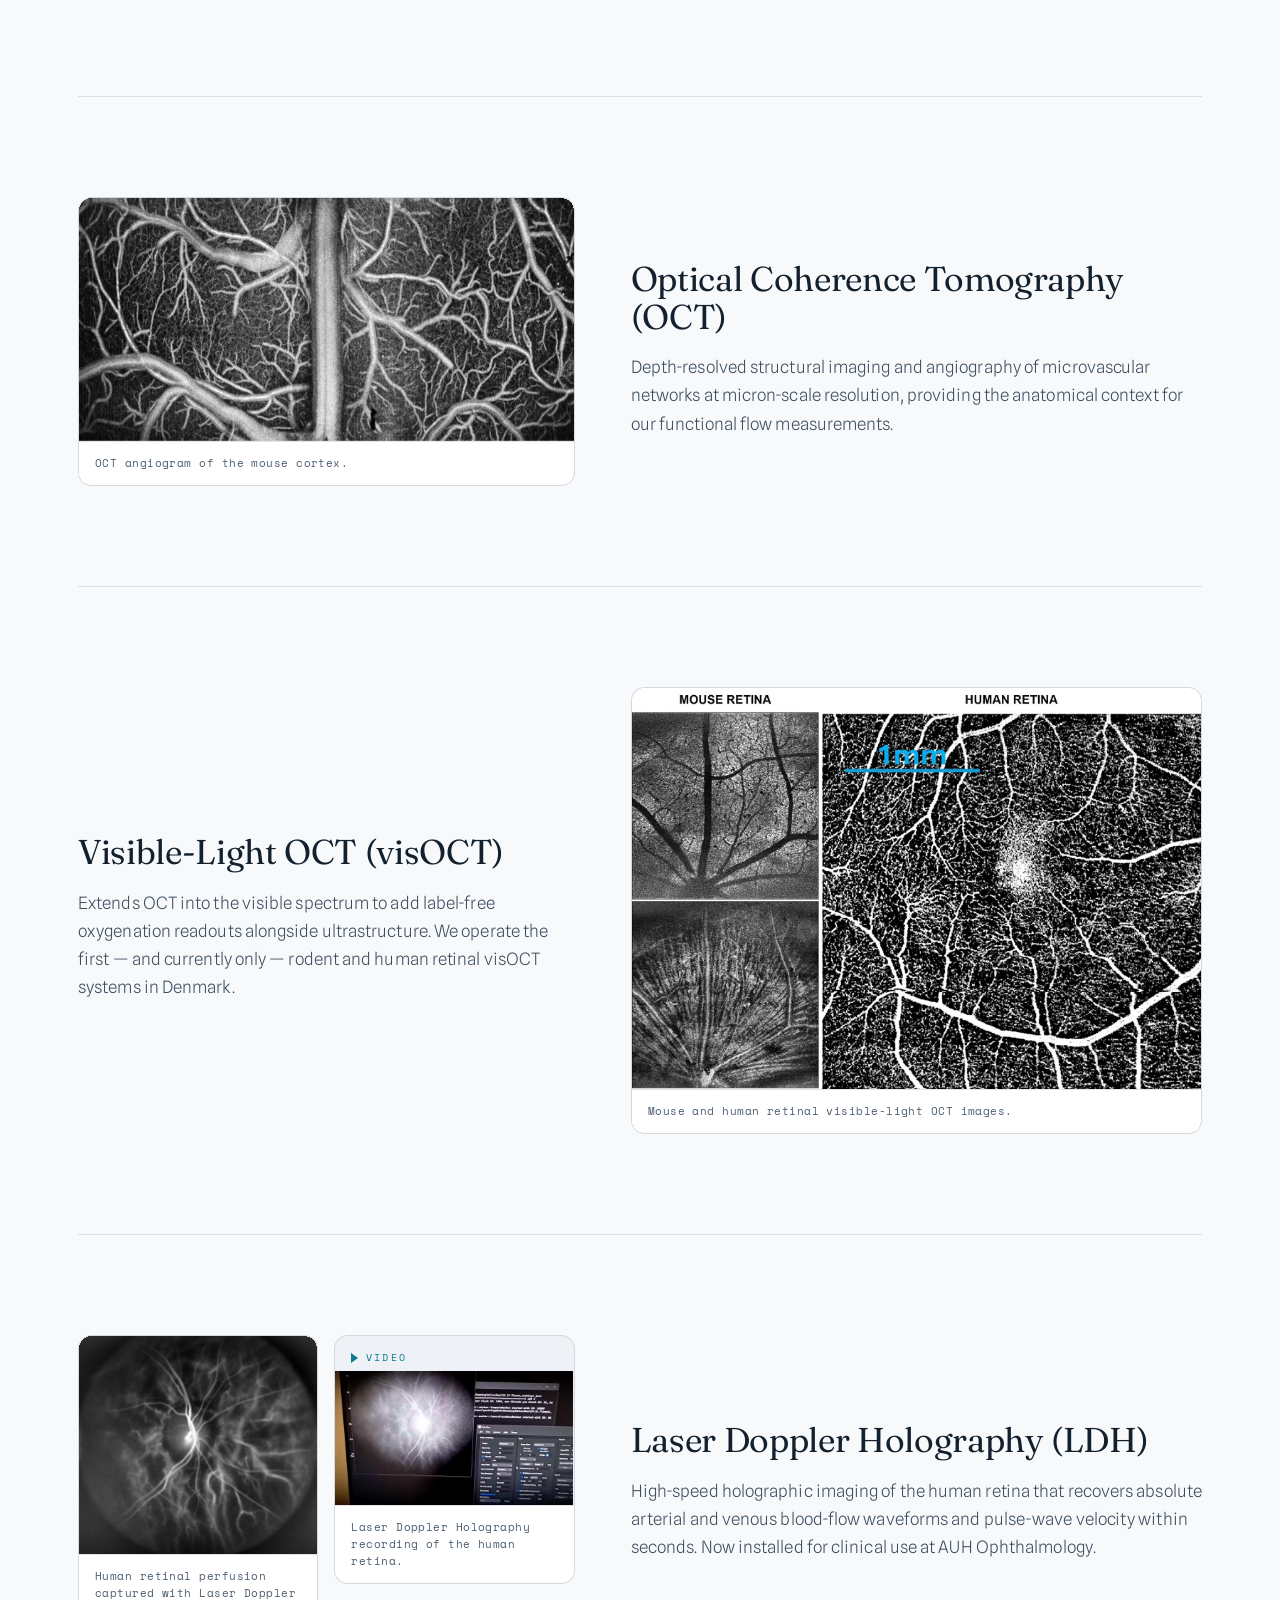
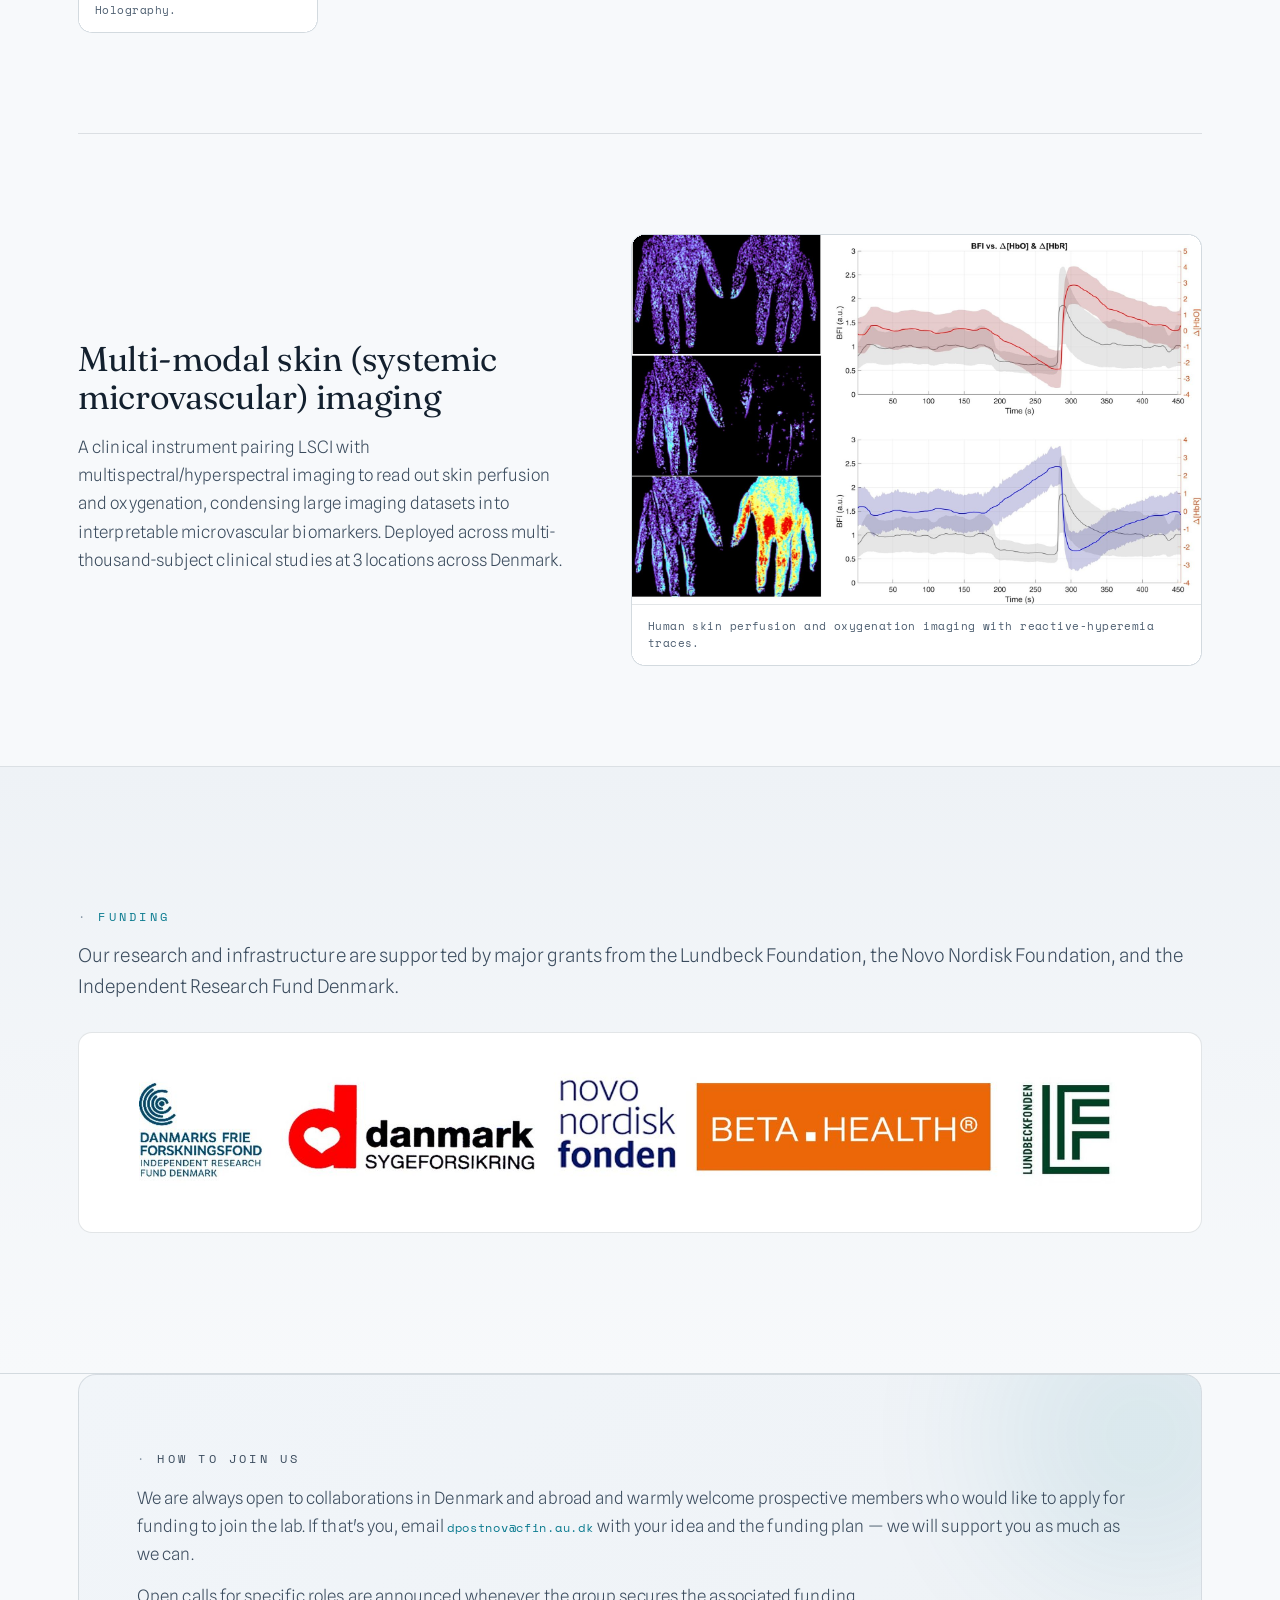
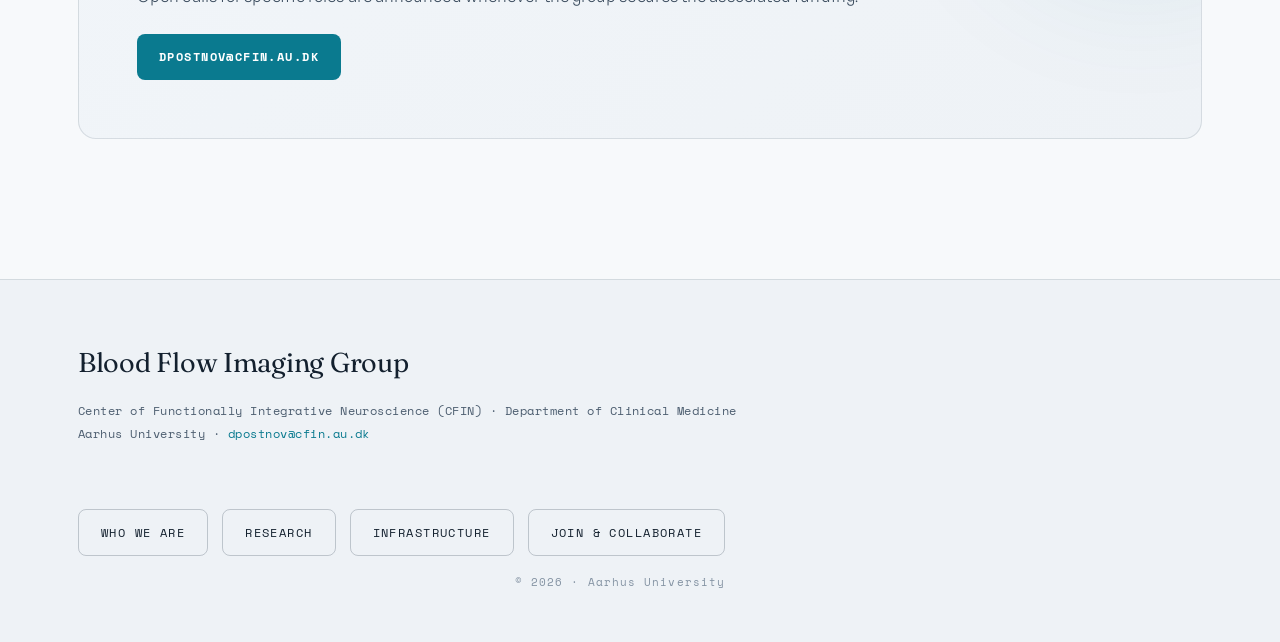
==== commit 27779473: "first upload of the group website material" ====
--- a/index.html
+++ b/index.html
@@ -3,326 +3,379 @@
 <head>
 <meta charset="UTF-8">
 <meta name="viewport" content="width=device-width, initial-scale=1.0">
-<title>Blood Flow Imaging Group · CFIN, Aarhus University</title>
-<link rel="preconnect" href="https://fonts.googleapis.com">
-<link rel="preconnect" href="https://fonts.gstatic.com" crossorigin>
-<link href="https://fonts.googleapis.com/css2?family=Fraunces:ital,opsz,wght@0,9..144,400;0,9..144,500;0,9..144,600;1,9..144,400&family=Hanken+Grotesk:wght@400;500;600;700&display=swap" rel="stylesheet">
-<style>
-  :root{
-    --paper:#f6f3ec; --paper-2:#efe9dd; --ink:#1d1b18; --ink-soft:#4a463f;
-    --blood:#8c1d27; --teal:#134e57; --line:#d9d1c2; --gold:#b07d33;
-    --maxw:920px;
-  }
-  *{box-sizing:border-box;margin:0;padding:0}
-  html{scroll-behavior:smooth}
-  body{
-    background:var(--paper); color:var(--ink);
-    font-family:"Hanken Grotesk",sans-serif; font-size:18px; line-height:1.62;
-    -webkit-font-smoothing:antialiased;
-    background-image:radial-gradient(circle at 18% -10%, rgba(19,78,87,.06), transparent 42%),
-                     radial-gradient(circle at 92% 4%, rgba(140,29,39,.05), transparent 40%);
-  }
-  .wrap{max-width:var(--maxw); margin:0 auto; padding:0 26px}
-  a{color:var(--blood); text-decoration:none; border-bottom:1px solid rgba(140,29,39,.35)}
-  a:hover{border-color:var(--blood)}
-
-  /* ---------- HERO ---------- */
-  header.hero{padding:62px 0 30px; border-bottom:1px solid var(--line)}
-  .kicker{font-size:13px; letter-spacing:.22em; text-transform:uppercase;
-    color:var(--teal); font-weight:600; margin-bottom:18px}
-  h1{font-family:"Fraunces",serif; font-weight:500; line-height:1.02;
-    font-size:clamp(40px,7.4vw,76px); letter-spacing:-.015em; margin-bottom:8px}
-  h1 .amp{color:var(--blood)}
-  .place{font-family:"Fraunces",serif; font-style:italic; font-size:clamp(18px,2.6vw,23px);
-    color:var(--ink-soft); margin-bottom:30px}
-  .quote{font-family:"Fraunces",serif; font-size:clamp(20px,2.9vw,27px);
-    line-height:1.4; font-weight:400; max-width:760px; margin:6px 0 0;
-    padding-left:22px; border-left:3px solid var(--blood); color:#2a2722}
-  figure.hero-img{margin:40px 0 0}
-  figure.hero-img img{width:100%; display:block; border-radius:4px;
-    box-shadow:0 18px 44px -22px rgba(29,27,24,.55)}
-  figure.hero-img figcaption{font-size:13.5px; color:var(--ink-soft); margin-top:10px; font-style:italic}
-
-  /* ---------- SECTIONS ---------- */
-  section{padding:56px 0; border-bottom:1px solid var(--line)}
-  .sec-num{font-family:"Fraunces",serif; font-style:italic; color:var(--blood);
-    font-size:15px; letter-spacing:.04em; margin-bottom:10px}
-  h2{font-family:"Fraunces",serif; font-weight:500; letter-spacing:-.01em;
-    font-size:clamp(28px,4.4vw,40px); line-height:1.08; margin-bottom:26px}
-  h3{font-family:"Fraunces",serif; font-weight:600; font-size:21px;
-    margin:0 0 4px; letter-spacing:-.005em}
-  p{margin-bottom:18px}
-  p.lead{font-size:20px; color:#2c2924}
-  strong{font-weight:600}
-  .small{font-size:14.5px; color:var(--ink-soft)}
-
-  .subhead{font-size:12.5px; letter-spacing:.18em; text-transform:uppercase;
-    color:var(--teal); font-weight:600; margin:34px 0 14px}
-
-  /* chips */
-  .chips{display:flex; flex-wrap:wrap; gap:9px; margin:4px 0 6px}
-  .chip{background:var(--paper-2); border:1px solid var(--line); border-radius:40px;
-    padding:6px 15px; font-size:14.5px; font-weight:500; color:#33302a}
-  .chip.key{background:#fff; border-color:rgba(140,29,39,.3); color:var(--blood)}
-
-  /* funders */
-  .funders{display:flex; flex-wrap:wrap; gap:10px; margin-top:6px}
-  .funder{border:1px solid var(--line); background:#fff; border-radius:4px;
-    padding:10px 16px; font-weight:600; font-size:15px; color:var(--teal)}
-
-  /* callout */
-  .callout{background:#fff; border:1px solid var(--line); border-left:3px solid var(--teal);
-    border-radius:4px; padding:22px 24px; margin:8px 0 4px}
-  .callout h3{color:var(--teal)}
-
-  /* technique list */
-  .tech{display:grid; grid-template-columns:1fr; gap:30px; margin-top:8px}
-  .tech-item{display:grid; grid-template-columns:1.05fr 1fr; gap:26px; align-items:center}
-  .tech-item:nth-child(even){grid-template-columns:1fr 1.05fr}
-  .tech-item:nth-child(even) .tx{order:2}
-  .tech-item:nth-child(even) .im{order:1}
-  .tech-item .im img{width:100%; display:block; border-radius:4px;
-    box-shadow:0 12px 30px -20px rgba(29,27,24,.6); background:#111}
-  .tech-item .tag{font-size:12px; letter-spacing:.14em; text-transform:uppercase;
-    color:var(--gold); font-weight:700; margin-bottom:7px}
-  .tech-item p{margin-bottom:0; font-size:16.5px; line-height:1.56}
-
-  /* projects */
-  .proj{border-top:1px solid var(--line); padding:22px 0}
-  .proj:first-of-type{border-top:none}
-  .proj .meta{font-size:13px; letter-spacing:.04em; color:var(--teal);
-    font-weight:600; text-transform:uppercase; margin-bottom:5px}
-  .proj h3{margin-bottom:7px}
-  .proj p{margin-bottom:0; font-size:16.5px}
-  .proj .yr{color:var(--blood)}
-
-  figure.diagram{margin:0 0 30px}
-  figure.diagram img{width:100%; display:block; border-radius:4px;
-    border:1px solid var(--line); background:#fff; padding:10px}
-  figure.diagram figcaption{font-size:13.5px; color:var(--ink-soft); margin-top:10px; font-style:italic}
-
-  /* join box */
-  .join{background:#1d1b18; color:#f1ece1; border-radius:6px; padding:30px 30px}
-  .join h3{color:#fff; font-size:23px; margin-bottom:10px}
-  .join p{color:#cfc7b8; margin-bottom:14px}
-  .join a{color:#f0c98a; border-color:rgba(240,201,138,.4)}
-  .join a:hover{border-color:#f0c98a}
-  .mail{font-family:"Fraunces",serif; font-size:21px}
-
-  footer{padding:38px 0 60px; color:var(--ink-soft); font-size:14px}
-  footer .org{font-weight:600; color:var(--ink)}
-
-  @media(max-width:680px){
-    body{font-size:17px}
-    .tech-item, .tech-item:nth-child(even){grid-template-columns:1fr}
-    .tech-item .tx, .tech-item .im{order:0 !important}
-    section{padding:44px 0}
-  }
-</style>
+<title>Blood Flow Imaging Group · Aarhus University</title>
+<meta name="description" content="An interdisciplinary research team at the Center of Functionally Integrative Neuroscience, Department of Clinical Medicine, Aarhus University, Denmark.">
+<link rel="stylesheet" href="styles.css">
+<link rel="icon" type="image/png" href="assets/img/icon.png">
+<link rel="icon" href="assets/img/favicon.ico" sizes="any">
+<link rel="apple-touch-icon" href="assets/img/apple-touch-icon.png">
+<script>try{if(localStorage.getItem('bfi-theme')==='dark')document.documentElement.setAttribute('data-theme','dark');}catch(e){}</script>
 </head>
 <body>
 
-<header class="hero">
-  <div class="wrap">
-    <div class="kicker">Blood Flow Imaging Group · CFIN · Aarhus University</div>
-    <h1>Seeing blood flow,<br>understanding <span class="amp">the brain</span></h1>
-    <div class="place">An interdisciplinary research team at the Center of Functionally Integrative Neuroscience, Department of Clinical Medicine</div>
-    <p class="quote">We investigate microvascular dynamics as a key link between cardiometabolic risk factors and dementia, pioneering translational optical imaging to uncover novel diagnostic biomarkers and therapeutic targets.</p>
-    <figure class="hero-img">
-      <img src="assets/team.jpg" alt="Members of the Blood Flow Imaging Group at CFIN">
-      <figcaption>The Blood Flow Imaging Group at CFIN, Aarhus University (2026).</figcaption>
-    </figure>
-  </div>
+<!-- NAV -->
+<nav class="nav">
+  <a class="brand" href="#top"><img class="brand-icon" src="assets/img/icon.png" alt=""> Blood Flow Imaging Group</a>
+  <div class="nav-right">
+    <div class="nav-links">
+      <a href="#who">Who we are</a>
+      <a href="#research">Research</a>
+      <a href="#infrastructure">Infrastructure</a>
+      <a href="#join">Join &amp; Collaborate</a>
+    </div>
+    <button class="theme-toggle" aria-label="Toggle light/dark theme" title="Toggle light / dark">
+      <svg class="icon-moon" viewBox="0 0 24 24" fill="none" stroke="currentColor" stroke-width="1.7" stroke-linecap="round" stroke-linejoin="round"><path d="M21 12.8A9 9 0 1 1 11.2 3 7 7 0 0 0 21 12.8z"/></svg>
+      <svg class="icon-sun" viewBox="0 0 24 24" fill="none" stroke="currentColor" stroke-width="1.7" stroke-linecap="round" stroke-linejoin="round"><circle cx="12" cy="12" r="4.2"/><path d="M12 2.5v2.4M12 19.1v2.4M4.6 4.6l1.7 1.7M17.7 17.7l1.7 1.7M2.5 12h2.4M19.1 12h2.4M4.6 19.4l1.7-1.7M17.7 6.3l1.7-1.7"/></svg>
+    </button>
+    <button class="nav-toggle" aria-label="Menu">Menu</button>
+  </div>
+</nav>
+
+<!-- HERO -->
+<header class="hero" id="top">
+  <video class="hero-video" autoplay muted loop playsinline poster="assets/img/vasomotion_poster.jpg">
+    <source src="assets/video/vasomotion.mp4" type="video/mp4">
+  </video>
+  <div class="hero-shade"></div>
+  <div class="hero-inner wrap">
+    <h1>
+      <span class="flow">Blood Flow Imaging Group</span>
+      <span class="affil">Center of Functionally Integrative Neuroscience, Department of Clinical Medicine, Aarhus University</span>
+    </h1>
+    <blockquote class="mission">“We investigate altered microvascular dynamics as a key link between cardiometabolic risk factors and dementia, advancing translational optical imaging to uncover novel diagnostic biomarkers and therapeutic targets.”</blockquote>
+  </div>
+  <div class="scrollcue"><span class="bar"></span>Scroll</div>
 </header>
 
-<!-- ================= SECTION 1 ================= -->
-<section id="about">
-  <div class="wrap">
-    <div class="sec-num">I · Who we are</div>
-    <h2>An interdisciplinary lab bridging optics, physiology and the clinic</h2>
-    <p class="lead">The Blood Flow Imaging Group develops and applies novel optical imaging methods to advance the understanding and diagnosis of cardiometabolic and neurovascular disorders. We work across the full translational chain &mdash; from physics and instrument design, through pre-clinical experiments, to imaging in patients &mdash; with the conviction that the same optical principles can reveal microvascular health in animals and humans alike.</p>
-
-    <div class="subhead">Key research fields</div>
-    <div class="chips">
-      <span class="chip key">Brain hemodynamics in health &amp; dementia</span>
-      <span class="chip key">Cardiovascular disorders</span>
-      <span class="chip">Pulsatility</span>
-      <span class="chip">Vasomotion</span>
-      <span class="chip">Dynamic light scattering</span>
-      <span class="chip">Hyperspectral imaging</span>
-    </div>
-
-    <div class="subhead">Infrastructure we built</div>
-    <p>Alongside our research, we have established &mdash; and now manage and continue to expand &mdash; a <strong>Translational Optical Imaging Infrastructure</strong>: a suite of contrast-agent-free imaging systems available to researchers across Aarhus University and beyond. More detail follows in the second section below.</p>
-
-    <div class="subhead">Funding</div>
-    <p class="small" style="margin-bottom:12px">Our research and infrastructure are supported by:</p>
-    <div class="funders">
-      <span class="funder">Lundbeck Foundation</span>
-      <span class="funder">Novo Nordisk Foundation</span>
-      <span class="funder">Independent Research Fund Denmark</span>
-    </div>
-
-    <div class="subhead">Extended research interests</div>
-    <div class="chips">
-      <span class="chip">Vascular physiology</span>
-      <span class="chip">Neuroscience</span>
-      <span class="chip">Diabetes</span>
-      <span class="chip">Hypertension</span>
-      <span class="chip">Image segmentation</span>
-      <span class="chip">Signal processing</span>
-      <span class="chip">AI for image analysis &amp; biomarker extraction</span>
-      <span class="chip">Optical coherence tomography</span>
-      <span class="chip">Ultrasound &amp; photoacoustics</span>
-    </div>
-
-    <div class="subhead">The team</div>
-    <p>As of May 2026, the group is led by the PI <strong>Dmitry Postnov</strong> and includes <strong>two postdocs</strong> and <strong>three PhD students</strong>. Members bring diverse backgrounds, with work spanning pre-clinical experimental biology, clinical imaging, optical engineering and data science &mdash; the mix that makes genuinely translational imaging possible.</p>
-
-    <div class="subhead">How to join us</div>
-    <div class="join">
-      <h3>Let's build something together</h3>
-      <p>We are always open to collaborations and warmly welcome prospective members who would like to apply for funding to join the lab. If that's you, email <a href="mailto:dpostnov@cfin.au.dk" class="mail">dpostnov@cfin.au.dk</a> with your idea and the funding you plan to apply for &mdash; we will support you as much as we can.</p>
-      <p style="margin-bottom:0">Open calls for specific roles are announced whenever the group secures the associated funding.</p>
-    </div>
-  </div>
-</section>
-
-<!-- ================= SECTION 2 ================= -->
-<section id="infrastructure">
-  <div class="wrap">
-    <div class="sec-num">II · Translational Optical Imaging Infrastructure</div>
-    <h2>One toolbox, from the mouse cortex to the patient's retina</h2>
-    <p class="lead">At its core are contrast-agent-free technologies that non-invasively probe perfusion and chromophore dynamics in the brain, retina, skin &mdash; and, in principle, any exposed organ. Because the same physics applies in animal models and humans, the infrastructure yields <strong>shared biomarkers across species</strong>, complemented by wide-field fluorescence microscopy and a planned expansion toward photoacoustic imaging.</p>
-    <div class="callout">
-      <h3>Built on external funding, open to the community</h3>
-      <p class="small" style="margin-bottom:0">The infrastructure has been assembled entirely with competitive external funding and is available to other researchers at AU; where relevant it can also operate as a core facility offering data analysis and interpretation support. A long-term goal is to establish the first data bank for optical imaging modalities.</p>
-    </div>
-
-    <div class="subhead" style="margin-top:40px">Techniques available in the group</div>
-    <div class="tech">
-
-      <div class="tech-item">
-        <div class="tx">
-          <div class="tag">Scattering · perfusion</div>
-          <h3>Laser Speckle Contrast Imaging (LSCI)</h3>
-          <p>Wide-field, label-free imaging of blood-flow dynamics. Coherent light scattered by moving red blood cells forms a fluctuating speckle pattern whose blurring encodes perfusion &mdash; mapped continuously across large fields of view, in cortex, retina or skin.</p>
-        </div>
-        <div class="im"><img src="assets/lsci-mouse-cortex.jpg" alt="LSCI blood-flow-index map of the mouse cortex"></div>
-      </div>
-
-      <div class="tech-item">
-        <div class="tx">
-          <div class="tag">Scattering · sub-second dynamics</div>
-          <h3>High-Speed LSCI &amp; multi-modal wide-field imaging</h3>
-          <p>A custom, patented platform combining LSCI, Dynamic Light Scattering Imaging (DLSI) and fluorescence, reaching thousands of frames per second. It resolves the fast events that conventional imaging averages away &mdash; pulsatility, vasomotion, pulse-wave velocity and microvascular stiffness &mdash; across the whole vascular network.</p>
-        </div>
-        <div class="im"><img src="assets/microvascular-dynamics.jpg" alt="Multi-modal microvascular dynamics: blood flow, pulsatility, pulse-wave propagation and vasomotion"></div>
-      </div>
-
-      <div class="tech-item">
-        <div class="tx">
-          <div class="tag">Fluorescence · transit &amp; clearance</div>
-          <h3>Wide-field fluorescence microscopy</h3>
-          <p>Tracks fluorescent tracers through the microvasculature to quantify transit-time heterogeneity and vasomotion, and to follow glymphatic clearance, blood&ndash;brain-barrier permeability and amyloid accumulation in pre-clinical models.</p>
-        </div>
-        <div class="im"><img src="assets/vasomotion-mouse-cortex.jpg" alt="Wide-field fluorescence vasomotion map of the mouse cortex"></div>
-      </div>
-
-      <div class="tech-item">
-        <div class="tx">
-          <div class="tag">Coherence · structure</div>
-          <h3>Optical Coherence Tomography (OCT)</h3>
-          <p>Depth-resolved structural imaging and angiography of microvascular networks at micron-scale resolution, providing the anatomical context for our functional flow measurements.</p>
-        </div>
-        <div class="im"><img src="assets/oct-angiogram-mouse-cortex.jpg" alt="OCT angiogram of the mouse cortex"></div>
-      </div>
-
-      <div class="tech-item">
-        <div class="tx">
-          <div class="tag">Absorption · oxygenation</div>
-          <h3>Visible-Light OCT (visOCT)</h3>
-          <p>Extends OCT into the visible spectrum to add label-free oxygenation readouts alongside ultrastructure. We operate the first &mdash; and currently only &mdash; rodent and human retinal visOCT systems in Denmark.</p>
-        </div>
-        <div class="im"><img src="assets/retinal-oct-angiography.jpg" alt="Human retinal visible-light OCT angiography"></div>
-      </div>
-
-      <div class="tech-item">
-        <div class="tx">
-          <div class="tag">Scattering · clinical retina</div>
-          <h3>Laser Doppler Holography (LDH)</h3>
-          <p>High-speed holographic imaging of the human retina that recovers absolute arterial and venous blood-flow waveforms and pulse-wave velocity within seconds. Now installed for clinical use at AUH Ophthalmology.</p>
-        </div>
-        <div class="im"><img src="assets/retinal-laser-doppler-holography.jpg" alt="Human retinal Laser Doppler Holography with arterial and venous flow traces"></div>
-      </div>
-
-      <div class="tech-item">
-        <div class="tx">
-          <div class="tag">Scattering + absorption · systemic</div>
-          <h3>Multi-modal skin (systemic microvascular) imaging</h3>
-          <p>A clinical instrument pairing LSCI with multispectral / hyperspectral imaging to read out skin perfusion and oxygenation, condensing large imaging datasets into interpretable microvascular biomarkers. Deployed across multi-thousand-subject clinical studies, with a second-generation system coming to CFIN.</p>
-        </div>
-        <div class="im"><img src="assets/skin-perfusion-imaging.jpg" alt="Clinical skin perfusion and oxygenation imaging system with reactive-hyperemia traces"></div>
-      </div>
-
-    </div>
-  </div>
-</section>
-
-<!-- ================= SECTION 3 ================= -->
-<section id="projects">
-  <div class="wrap">
-    <div class="sec-num">III · Key research projects</div>
-    <h2>The microvascular hypothesis at the heart of our work</h2>
-    <p class="lead">Across our projects runs a single guiding hypothesis: that cardiometabolic risk factors reshape microvascular dynamics &mdash; pulsatility, vasomotion, transit time and neurovascular coupling &mdash; and that these altered dynamics act at once as a <em>consequence, a cause and a marker</em> of declining brain integrity.</p>
-    <figure class="diagram">
-      <img src="assets/hypotheses-framework.jpg" alt="Hypotheses framework: risk factors, microvascular dynamics, mechanisms and brain integrity">
+<!-- I. WHO WE ARE -->
+<section class="sec" id="who">
+  <div class="wrap">
+    <div class="sec-head reveal">
+      <p class="eyebrow"><span class="num">I /</span> Who we are</p>
+      <h2>An interdisciplinary lab bridging optics, physiology and the clinic.</h2>
+    </div>
+    <div class="prose reveal d1">
+      <p class="large">The Blood Flow Imaging Group develops and applies novel optical imaging methods to advance the understanding and diagnosis of cardiometabolic and neurovascular disorders.</p>
+      <p>We work across the full translational chain — from physics and instrument design, through pre-clinical experiments, to imaging in patients — with the conviction that the same optical principles can reveal microvascular health in animals and humans alike.</p>
+    </div>
+
+    <div class="subsec" id="team">
+      <p class="eyebrow"><span class="num">·</span> The team</p>
+      <div class="split reveal d1">
+        <div class="prose">
+          <p>As of May 2026, the group is led by the PI Dmitry Postnov and includes two postdocs and three PhD students. Members bring diverse backgrounds, with work spanning pre-clinical experimental biology, clinical imaging, optical engineering and data science — the mix that makes genuinely translational imaging possible.</p>
+          <div class="links">
+            <a class="btn" href="https://www.linkedin.com/in/dpostnov/" target="_blank" rel="noopener">LinkedIn</a>
+            <a class="btn" href="https://scholar.google.com/citations?user=qDA6LTsAAAAJ&hl=en" target="_blank" rel="noopener">Google Scholar</a>
+            <a class="btn" href="https://www.researchgate.net/profile/Dmitry-Postnov" target="_blank" rel="noopener">ResearchGate</a>
+          </div>
+        </div>
+        <figure class="figure">
+          <img src="assets/img/team.jpg" alt="The Blood Flow Imaging Group team at CFIN, Aarhus University">
+          <figcaption>The Blood Flow Imaging Group at CFIN, Aarhus University (2026).</figcaption>
+        </figure>
+      </div>
+    </div>
+
+    <div class="fields" style="margin-top:58px">
+      <div class="field-card reveal d1">
+        <span class="k">Key research fields</span>
+        <p>Brain hemodynamics in health, dementia and cardiovascular disorders; pulsatility; vasomotion; dynamic light scattering; hyperspectral imaging.</p>
+      </div>
+      <div class="field-card reveal d2">
+        <span class="k">Extended research interests</span>
+        <p>Vascular physiology, neuroscience, diabetes and hypertension; image segmentation, signal processing, and AI for image analysis and biomarker extraction; optical coherence tomography, ultrasound and photoacoustics.</p>
+      </div>
+    </div>
+
+    <div class="callout reveal d2" style="margin-top:34px">
+      <p class="eyebrow"><span class="num">·</span> Infrastructure we built</p>
+      <p style="margin-top:14px">Alongside our research, we have established — and now manage and continue to expand — a Translational Optical Imaging Infrastructure: a suite of contrast-agent-free imaging systems available to researchers across Aarhus University and beyond. More detail follows in <a class="note-link" href="#infrastructure">Section III ↓</a></p>
+    </div>
+  </div>
+</section>
+
+<!-- II. KEY RESEARCH PROJECTS -->
+<section class="sec" id="research">
+  <div class="wrap">
+    <div class="sec-head reveal">
+      <p class="eyebrow"><span class="num">II /</span> Key research projects</p>
+      <h2>The microvascular hypothesis at the heart of our work.</h2>
+    </div>
+    <div class="prose reveal d1">
+      <p class="large">Across our projects runs a single guiding hypothesis: that cardiometabolic risk factors reshape microvascular dynamics — pulsatility, vasomotion, transit time and neurovascular coupling — and that these altered dynamics act at once as a consequence, a cause and a marker of declining vascular health and brain integrity.</p>
+    </div>
+    <figure class="figure hypo-fig reveal d2">
+      <img src="assets/img/hypothesis.jpg" alt="Framework linking cardiometabolic risk factors, microvascular dynamics, underlying mechanisms and brain integrity">
       <figcaption>Our hypotheses framework linking cardiometabolic risk factors, microvascular dynamics, underlying mechanisms and brain integrity.</figcaption>
     </figure>
 
-    <div class="subhead">Active funded projects</div>
-
-    <div class="proj">
-      <div class="meta">Lundbeck Foundation Fellowship · <span class="yr">2021&ndash;2026</span></div>
-      <h3>From Hypertension to Dementia</h3>
-      <p>Advancing High-Speed LSCI to extract sensitive microvascular biomarkers and uncover the shared hemodynamic mechanisms that link hypertension to Alzheimer's disease, in clinical and pre-clinical models.</p>
-    </div>
-
-    <div class="proj">
-      <div class="meta">DFF Sapere Aude · Independent Research Fund Denmark · <span class="yr">2024&ndash;2027</span></div>
-      <h3>DIABENTIA &mdash; the microvascular link between diabetes and dementia</h3>
-      <p>Testing how microvascular stiffening of resistance vessels in diabetes disrupts autoregulation and neurovascular coupling, driving the cognitive decline that raises dementia risk.</p>
-    </div>
-
-    <div class="proj">
-      <div class="meta">Pioneer Innovator Grant · Novo Nordisk Foundation · <span class="yr">2025&ndash;2026</span></div>
-      <h3>InSpecT &mdash; integrated speckle, spectroscopic &amp; thermal imaging</h3>
-      <p>Advancing a non-invasive multimodal platform for assessing systemic microvascular function through skin perfusion and oxygenation, and initiating the CE-marking process for the device.</p>
-    </div>
-
-    <div class="proj">
-      <div class="meta">Sygeforsikringen &ldquo;Denmark&rdquo; · multi-PI collaboration · <span class="yr">2023&ndash;2026</span></div>
-      <h3>Early detection, characterisation &amp; treatment of microvascular disease</h3>
-      <p>Assessing the diagnostic potential of multimodal skin perfusion imaging in coronary and systemic microvascular disease, alongside a randomised trial of anti-inflammatory treatment.</p>
-    </div>
-
-    <div class="proj">
-      <div class="meta">BETA HEALTH · <span class="yr">2023&ndash;2024</span></div>
-      <h3>PerEval &mdash; personalised evaluation of microvascular disorders</h3>
-      <p>Establishing and validating a new diagnostic component for angina based on non-invasive peripheral perfusion imaging and individualised vascular-response assessment.</p>
-    </div>
-
-    <p class="small" style="margin-top:26px">These build on the group's foundational work, including the &ldquo;Optical biopsy&rdquo; programme (Novo Nordisk Foundation, 2017&ndash;2021) that corrected longstanding theoretical inaccuracies in laser speckle and Doppler imaging, and earlier studies of renal microvascular dynamics.</p>
-  </div>
-</section>
-
-<footer>
-  <div class="wrap">
-    <p class="org">Blood Flow Imaging Group</p>
-    <p>Center of Functionally Integrative Neuroscience (CFIN) · Department of Clinical Medicine · Aarhus University<br>
-    Contact: <a href="mailto:dpostnov@cfin.au.dk">dpostnov@cfin.au.dk</a></p>
+    <p class="eyebrow reveal" style="margin:64px 0 6px"><span class="num">·</span> Active funded projects</p>
+    <div class="projects">
+      <article class="project reveal">
+        <span class="idx">01</span>
+        <div class="meta">
+          <div class="funder">Lundbeck Foundation Fellowship</div>
+          <div class="years">2021 – 2026</div>
+        </div>
+        <div>
+          <h3>From Hypertension to Dementia</h3>
+          <p>Advancing High-Speed LSCI to extract sensitive microvascular biomarkers and uncover the shared hemodynamic mechanisms that link hypertension to Alzheimer's disease, in clinical and pre-clinical models.</p>
+        </div>
+      </article>
+
+      <article class="project reveal">
+        <span class="idx">02</span>
+        <div class="meta">
+          <div class="funder">DFF Sapere Aude · Independent Research Fund Denmark</div>
+          <div class="years">2024 – 2027</div>
+        </div>
+        <div>
+          <h3>DIABENTIA <span class="tag" style="color:var(--faint)">— the microvascular link between diabetes and dementia</span></h3>
+          <p>Testing how microvascular stiffening of resistance vessels in diabetes disrupts autoregulation and neurovascular coupling, driving the cognitive decline that raises dementia risk.</p>
+        </div>
+      </article>
+
+      <article class="project reveal">
+        <span class="idx">03</span>
+        <div class="meta">
+          <div class="funder">Pioneer Innovator Grant · Novo Nordisk Foundation</div>
+          <div class="years">2025 – 2026</div>
+        </div>
+        <div>
+          <h3>InSpecT <span class="tag" style="color:var(--faint)">— integrated speckle, spectroscopic &amp; thermal imaging</span></h3>
+          <p>Advancing a non-invasive multimodal platform for assessing systemic microvascular function through skin perfusion and oxygenation.</p>
+        </div>
+      </article>
+
+      <article class="project reveal">
+        <span class="idx">04</span>
+        <div class="meta">
+          <div class="funder">Sygeforsikringen “Denmark” · multi-PI collaboration</div>
+          <div class="years">2023 – 2026</div>
+        </div>
+        <div>
+          <h3>Early detection, characterisation &amp; treatment of microvascular disease</h3>
+          <p>Assessing the diagnostic potential of multimodal skin perfusion imaging in coronary and systemic microvascular disease, alongside a randomised trial of anti-inflammatory treatment.</p>
+        </div>
+      </article>
+
+      <article class="project reveal">
+        <span class="idx">05</span>
+        <div class="meta">
+          <div class="funder">BETA HEALTH</div>
+          <div class="years">2023 – 2024</div>
+        </div>
+        <div>
+          <h3>PerEval <span class="tag" style="color:var(--faint)">— personalised evaluation of microvascular disorders</span></h3>
+          <p>Establishing and validating a new diagnostic component for angina based on non-invasive peripheral perfusion imaging and individualised vascular-response assessment.</p>
+        </div>
+      </article>
+    </div>
+  </div>
+</section>
+
+<!-- III. INFRASTRUCTURE -->
+<section class="sec" id="infrastructure" style="padding-bottom:0">
+  <div class="wrap">
+    <div class="sec-head reveal">
+      <p class="eyebrow"><span class="num">III /</span> Translational Optical Imaging Infrastructure</p>
+      <h2>One toolbox, from the mouse cortex to the patient's retina.</h2>
+    </div>
+    <div class="infra-intro prose reveal d1">
+      <p>At its core are contrast-agent-free technologies that non-invasively probe perfusion and chromophore dynamics in the brain, retina, skin, and, in principle, any exposed organ. Because the same physics applies in animal models and humans, the infrastructure yields shared biomarkers across species, complemented by wide-field fluorescence microscopy and a planned expansion toward photoacoustic imaging.</p>
+      <p>It has been assembled entirely with competitive external funding, is available to other researchers at AU, and can also operate as a core facility offering data analysis and interpretation support. A long-term goal is to establish a translational data bank for non-invasive optical imaging modalities to enhance future data-driven research.</p>
+    </div>
+  </div>
+</section>
+
+<div class="wrap">
+  <!-- 1. LSCI -->
+  <section class="tech">
+    <div class="tech-grid">
+      <div class="reveal">
+        <p class="label">Techniques available in the group</p>
+        <h3>Laser Speckle Contrast Imaging (LSCI)</h3>
+        <p style="margin-top:18px">Wide-field, label-free imaging of blood-flow dynamics. Coherent light scattered by moving red blood cells forms a fluctuating speckle pattern whose blurring encodes perfusion — mapped continuously across large fields of view, in cortex, retina or skin.</p>
+      </div>
+      <div class="reveal d1" style="display:flex;flex-direction:column;gap:18px">
+        <figure class="figure">
+          <img src="assets/img/lsci.jpg" alt="LSCI metrics of cortex-wide blood flow index, pulsatility and vasomotion in the awake mouse">
+          <figcaption>LSCI-derived metrics of perfusion, pulsatility and vasomotion in the awake mouse cortex.</figcaption>
+        </figure>
+        <figure class="figure">
+          <img src="assets/img/lsci_retina.jpg" alt="LSCI blood flow index map of the mouse retina">
+          <figcaption>LSCI-derived metrics of perfusion in the mouse retina.</figcaption>
+        </figure>
+      </div>
+    </div>
+  </section>
+
+  <!-- 2. HS-LSCI / DLSI -->
+  <section class="tech">
+    <div class="tech-grid rev">
+      <div class="reveal">
+        <h3>Wide-field Dynamic Light Scattering Imaging and High-Speed LSCI</h3>
+        <p style="margin-top:18px">A custom, patented platform combining LSCI and Dynamic Light Scattering Imaging (DLSI), reaching thousands of blood flow index frames per second. It resolves the fast events that conventional imaging averages away — such as pulse wave propagation — across the whole vascular network.</p>
+      </div>
+      <div class="reveal d1 media-pair">
+        <figure class="figure">
+          <img src="assets/img/hslsci.jpg" alt="High-Speed LSCI blood flow index of the mouse cortex">
+          <figcaption>Heartbeat arrival delay in the mouse cortex mapped with High-Speed LSCI.</figcaption>
+        </figure>
+        <figure class="figure">
+          <span class="vid-tag"><span class="tri"></span> Video</span>
+          <video data-lazyplay muted loop playsinline poster="assets/img/hslsci_poster.jpg" aria-label="High-Speed LSCI recording of cortical blood flow">
+            <source src="assets/video/hslsci.mp4" type="video/mp4">
+          </video>
+          <figcaption>High-Speed LSCI recording of cortical blood flow.</figcaption>
+        </figure>
+      </div>
+    </div>
+  </section>
+
+  <!-- 3. Fluorescence -->
+  <section class="tech">
+    <div class="tech-grid">
+      <div class="reveal">
+        <h3>Wide-field fluorescence microscopy</h3>
+        <p style="margin-top:18px">Tracks fluorescent tracers through the microvasculature to quantify transit-time heterogeneity and vasomotion, and to follow glymphatic clearance, blood–brain-barrier permeability and amyloid accumulation in pre-clinical models.</p>
+      </div>
+      <div class="reveal d1" style="display:flex;flex-direction:column;gap:18px">
+        <figure class="figure">
+          <span class="vid-tag"><span class="tri"></span> Video</span>
+          <video data-lazyplay muted loop playsinline poster="assets/img/vasomotion_poster.jpg" aria-label="Wide-field fluorescence recording of cortical vasomotion">
+            <source src="assets/video/vasomotion.mp4" type="video/mp4">
+          </video>
+          <figcaption>Wide-field fluorescence recording of vasomotion in the mouse cortex.</figcaption>
+        </figure>
+        <figure class="figure">
+          <img src="assets/img/fluorescence.jpg" alt="Wide-field fluorescence maps of vasomotion activity and bolus arrival time in the mouse cortex">
+          <figcaption>Wide-field fluorescence map of vasomotion activity and bolus injection arrival time in the mouse cortex.</figcaption>
+        </figure>
+      </div>
+    </div>
+  </section>
+
+  <!-- 4. OCT -->
+  <section class="tech">
+    <div class="tech-grid rev">
+      <div class="reveal">
+        <h3>Optical Coherence Tomography (OCT)</h3>
+        <p style="margin-top:18px">Depth-resolved structural imaging and angiography of microvascular networks at micron-scale resolution, providing the anatomical context for our functional flow measurements.</p>
+      </div>
+      <div class="reveal d1">
+        <figure class="figure">
+          <img src="assets/img/octa.jpg" alt="OCT angiogram of the mouse cortex">
+          <figcaption>OCT angiogram of the mouse cortex.</figcaption>
+        </figure>
+      </div>
+    </div>
+  </section>
+
+  <!-- 5. visOCT -->
+  <section class="tech">
+    <div class="tech-grid">
+      <div class="reveal">
+        <h3>Visible-Light OCT (visOCT)</h3>
+        <p style="margin-top:18px">Extends OCT into the visible spectrum to add label-free oxygenation readouts alongside ultrastructure. We operate the first — and currently only — rodent and human retinal visOCT systems in Denmark.</p>
+      </div>
+      <div class="reveal d1">
+        <figure class="figure">
+          <img src="assets/img/visoct.jpg" alt="Mouse and human retinal visible-light OCT images">
+          <figcaption>Mouse and human retinal visible-light OCT images.</figcaption>
+        </figure>
+      </div>
+    </div>
+  </section>
+
+  <!-- 6. LDH -->
+  <section class="tech">
+    <div class="tech-grid rev">
+      <div class="reveal">
+        <h3>Laser Doppler Holography (LDH)</h3>
+        <p style="margin-top:18px">High-speed holographic imaging of the human retina that recovers absolute arterial and venous blood-flow waveforms and pulse-wave velocity within seconds. Now installed for clinical use at AUH Ophthalmology.</p>
+      </div>
+      <div class="reveal d1 media-pair">
+        <figure class="figure">
+          <img src="assets/img/ldh.jpg" alt="Human retinal perfusion captured with Laser Doppler Holography">
+          <figcaption>Human retinal perfusion captured with Laser Doppler Holography.</figcaption>
+        </figure>
+        <figure class="figure">
+          <span class="vid-tag"><span class="tri"></span> Video</span>
+          <video data-lazyplay muted loop playsinline poster="assets/img/ldh_poster.jpg" aria-label="Laser Doppler Holography recording of the human retina">
+            <source src="assets/video/ldh.mp4" type="video/mp4">
+          </video>
+          <figcaption>Laser Doppler Holography recording of the human retina.</figcaption>
+        </figure>
+      </div>
+    </div>
+  </section>
+
+  <!-- 7. Skin -->
+  <section class="tech">
+    <div class="tech-grid">
+      <div class="reveal">
+        <h3>Multi-modal skin (systemic microvascular) imaging</h3>
+        <p style="margin-top:18px">A clinical instrument pairing LSCI with multispectral/hyperspectral imaging to read out skin perfusion and oxygenation, condensing large imaging datasets into interpretable microvascular biomarkers. Deployed across multi-thousand-subject clinical studies at 3 locations across Denmark.</p>
+      </div>
+      <div class="reveal d1">
+        <figure class="figure">
+          <img src="assets/img/skin.jpg" alt="Human skin perfusion and oxygenation imaging with reactive-hyperemia traces">
+          <figcaption>Human skin perfusion and oxygenation imaging with reactive-hyperemia traces.</figcaption>
+        </figure>
+      </div>
+    </div>
+  </section>
+</div>
+
+<!-- FUNDING -->
+<section class="sec funding-band" id="funding">
+  <div class="wrap">
+    <div class="sec-head reveal" style="margin-bottom:22px">
+      <p class="eyebrow"><span class="num">·</span> Funding</p>
+      <p class="prose" style="font-size:1.18rem;color:var(--prose);margin-top:14px">Our research and infrastructure are supported by major grants from the Lundbeck Foundation, the Novo Nordisk Foundation, and the Independent Research Fund Denmark.</p>
+    </div>
+    <div class="funding-logos reveal d1">
+      <img src="assets/img/funding.jpg" alt="Funders: Independent Research Fund Denmark, Sygeforsikringen Danmark, Novo Nordisk Foundation, BETA.HEALTH, Lundbeck Foundation">
+    </div>
+  </div>
+</section>
+
+<!-- JOIN -->
+<section class="sec" id="join" style="padding-top:0">
+  <div class="wrap">
+    <div class="callout reveal">
+      <p class="eyebrow"><span class="num">·</span> How to join us</p>
+      <p style="margin-top:16px">We are always open to collaborations in Denmark and abroad and warmly welcome prospective members who would like to apply for funding to join the lab. If that's you, email <a class="note-link" href="mailto:dpostnov@cfin.au.dk">dpostnov@cfin.au.dk</a> with your idea and the funding plan — we will support you as much as we can.</p>
+      <p style="margin-top:14px">Open calls for specific roles are announced whenever the group secures the associated funding.</p>
+      <div class="links"><a class="btn primary" href="mailto:dpostnov@cfin.au.dk">dpostnov@cfin.au.dk</a></div>
+    </div>
+  </div>
+</section>
+
+<!-- FOOTER -->
+<footer class="footer">
+  <div class="wrap footer-grid">
+    <div>
+      <div class="brand-lg">Blood Flow Imaging Group</div>
+      <p class="meta">
+        Center of Functionally Integrative Neuroscience (CFIN) · Department of Clinical Medicine<br>
+        Aarhus University · <a href="mailto:dpostnov@cfin.au.dk">dpostnov@cfin.au.dk</a>
+      </p>
+    </div>
+    <div style="text-align:right">
+      <div class="links" style="justify-content:flex-end;margin-bottom:18px">
+        <a href="#who" class="btn">Who we are</a>
+        <a href="#research" class="btn">Research</a>
+        <a href="#infrastructure" class="btn">Infrastructure</a>
+        <a href="#join" class="btn">Join &amp; Collaborate</a>
+      </div>
+      <p class="colophon">© 2026 · Aarhus University</p>
+    </div>
   </div>
 </footer>
 
+<script src="main.js"></script>
 </body>
-</html>+</html>
--- a/styles.css
+++ b/styles.css
@@ -0,0 +1,385 @@
+/* ============================================================
+   Blood Flow Imaging Group — shared stylesheet
+   Aesthetic: "optical instrument" panel, flow-index accents — light default + dark theme
+   ============================================================ */
+
+@import url('https://fonts.googleapis.com/css2?family=Fraunces:ital,opsz,wght@0,9..144,300..700;1,9..144,300..600&family=Spline+Sans:wght@300;400;500;600&family=Space+Mono:wght@400;700&display=swap');
+
+:root{
+  color-scheme:light;
+  /* surfaces & text (LIGHT — default) */
+  --bg:#f7f9fb;
+  --bg-2:#eef2f6;
+  --surface:#ffffff;
+  --surface-2:#f1f5f9;
+  --line:rgba(22,40,58,.12);
+  --line-strong:rgba(22,40,58,.22);
+  --text:#13202e;
+  --muted:#4d5e70;
+  --faint:#8493a3;
+  --accent:#0a7a8f;
+
+  /* themed text tones */
+  --prose:#3a4b5d;
+  --prose-strong:#26313d;
+  --affil:#44566a;
+  --mission-fg:#18242f;
+
+  /* themed component colors */
+  --figure-bg:#eef2f6;
+  --btn-primary-fg:#ffffff;
+  --btn-hover-fg:#13202e;
+  --btn-hover-bg:rgba(10,122,143,.07);
+  --nav-bg:rgba(255,255,255,.62);
+  --nav-bg-scrolled:rgba(255,255,255,.86);
+  --nav-bg-mobile:rgba(255,255,255,.97);
+  --project-hover:rgba(10,122,143,.04);
+  --dot-glow:rgba(10,122,143,.35);
+  --hero-invert:invert(1) contrast(1.04) brightness(1.02);
+  --hero-shade:
+    linear-gradient(180deg, rgba(247,249,251,.55) 0%, rgba(247,249,251,.22) 42%, rgba(247,249,251,.92) 100%),
+    radial-gradient(120% 90% at 20% 20%, transparent 35%, rgba(247,249,251,.5) 100%);
+  --body-atmo:
+    radial-gradient(120% 80% at 50% -10%, rgba(10,122,143,.05), transparent 60%),
+    radial-gradient(100% 60% at 100% 110%, rgba(255,120,90,.04), transparent 55%);
+
+  /* flow-index colormap (title accent) */
+  --flow-grad:linear-gradient(90deg,#1a4fd6 0%,#0a86b0 24%,#0e9e84 44%,#b97d10 66%,#d9641c 84%,#cf2b27 100%);
+  --flow-grad-soft:linear-gradient(120deg,#0a86b0 0%,#0e9e84 45%,#b97d10 78%,#d9641c 100%);
+
+  --serif:"Fraunces",Georgia,serif;
+  --sans:"Spline Sans",-apple-system,BlinkMacSystemFont,sans-serif;
+  --mono:"Space Mono",ui-monospace,monospace;
+
+  --maxw:1180px;
+  --ease:cubic-bezier(.22,.61,.36,1);
+}
+
+/* ============================== DARK THEME ============================== */
+html[data-theme="dark"]{
+  color-scheme:dark;
+  --bg:#070a0f;
+  --bg-2:#0b1018;
+  --surface:#0e1521;
+  --surface-2:#111a28;
+  --line:rgba(140,168,196,.14);
+  --line-strong:rgba(140,168,196,.28);
+  --text:#e8eef5;
+  --muted:#94a6ba;
+  --faint:#64768a;
+  --accent:#27d3e8;
+
+  --prose:#c5d2df;
+  --prose-strong:#dde6f0;
+  --affil:#c3d0de;
+  --mission-fg:#eaf1f8;
+
+  --figure-bg:#000;
+  --btn-primary-fg:#06121a;
+  --btn-hover-fg:#ffffff;
+  --btn-hover-bg:rgba(39,211,232,.08);
+  --nav-bg:rgba(7,10,15,.55);
+  --nav-bg-scrolled:rgba(7,10,15,.82);
+  --nav-bg-mobile:rgba(7,10,15,.97);
+  --project-hover:rgba(39,211,232,.025);
+  --dot-glow:rgba(31,207,230,.55);
+  --hero-invert:none;
+  --hero-shade:
+    linear-gradient(180deg, rgba(7,10,15,.72) 0%, rgba(7,10,15,.35) 40%, rgba(7,10,15,.86) 100%),
+    radial-gradient(120% 90% at 20% 20%, transparent 30%, rgba(7,10,15,.55) 100%);
+  --body-atmo:
+    radial-gradient(120% 80% at 50% -10%, rgba(31,207,230,.06), transparent 60%),
+    radial-gradient(100% 60% at 100% 110%, rgba(255,83,64,.05), transparent 55%);
+
+  --flow-grad:linear-gradient(90deg,#1c6cff 0%,#1fcfe6 22%,#34e0c2 40%,#f6d24a 66%,#ff9a3d 82%,#ff5340 100%);
+  --flow-grad-soft:linear-gradient(120deg,#1fcfe6 0%,#34e0c2 45%,#f6d24a 78%,#ff7a4a 100%);
+}
+
+*{box-sizing:border-box;margin:0;padding:0}
+html{scroll-behavior:smooth;-webkit-text-size-adjust:100%}
+body{
+  background:var(--bg);
+  color:var(--text);
+  font-family:var(--sans);
+  font-weight:300;
+  line-height:1.65;
+  font-size:17px;
+  letter-spacing:.005em;
+  overflow-x:hidden;
+  -webkit-font-smoothing:antialiased;
+  transition:background-color .3s var(--ease),color .3s var(--ease);
+}
+/* subtle grain/vignette atmosphere */
+body::before{
+  content:"";position:fixed;inset:0;pointer-events:none;z-index:1;
+  background:var(--body-atmo);
+}
+img{max-width:100%;display:block}
+a{color:inherit;text-decoration:none}
+
+.wrap{max-width:var(--maxw);margin:0 auto;padding:0 28px}
+.wrap-wide{max-width:1320px;margin:0 auto;padding:0 28px}
+
+/* ---------- typography ---------- */
+h1,h2,h3{font-family:var(--serif);font-weight:380;letter-spacing:-.01em;line-height:1.05}
+.eyebrow{
+  font-family:var(--mono);font-size:.72rem;letter-spacing:.28em;text-transform:uppercase;
+  color:var(--accent);font-weight:400;
+}
+.eyebrow .num{color:var(--faint)}
+
+/* ---------- top nav ---------- */
+.nav{
+  position:fixed;top:0;left:0;right:0;z-index:50;
+  display:flex;align-items:center;justify-content:space-between;
+  padding:16px 28px;
+  background:var(--nav-bg);
+  backdrop-filter:blur(14px);-webkit-backdrop-filter:blur(14px);
+  border-bottom:1px solid transparent;
+  transition:border-color .4s,background .4s;
+}
+.nav.scrolled{border-bottom-color:var(--line);background:var(--nav-bg-scrolled)}
+.brand{display:flex;align-items:center;gap:11px;font-family:var(--mono);font-size:.78rem;letter-spacing:.12em;text-transform:uppercase;color:var(--text)}
+.brand .dot{
+  width:13px;height:13px;border-radius:50%;
+  background:var(--accent);
+  box-shadow:0 0 14px var(--dot-glow);
+  animation:pulse 2.6s var(--ease) infinite;
+}
+@keyframes pulse{0%,100%{transform:scale(1);opacity:1}50%{transform:scale(.78);opacity:.7}}
+.nav-links{display:flex;align-items:center;gap:30px}
+.nav-links a{
+  font-family:var(--mono);font-size:.74rem;letter-spacing:.1em;text-transform:uppercase;
+  color:var(--muted);position:relative;padding:4px 0;transition:color .25s;
+}
+.nav-links a::after{content:"";position:absolute;left:0;right:100%;bottom:-2px;height:1px;background:var(--accent);transition:right .3s var(--ease)}
+.nav-links a:hover{color:var(--text)}
+.nav-links a:hover::after,.nav-links a.active::after{right:0}
+.nav-links a.active{color:var(--text)}
+.nav-toggle{display:none;background:none;border:1px solid var(--line-strong);color:var(--text);
+  font-family:var(--mono);font-size:.7rem;padding:8px 12px;border-radius:6px;cursor:pointer;letter-spacing:.1em}
+
+/* ---------- hero ---------- */
+.hero{position:relative;min-height:100svh;display:flex;align-items:flex-end;overflow:hidden;z-index:2}
+.hero-video,.hero-poster{position:absolute;inset:0;width:100%;height:100%;object-fit:cover;z-index:0}
+.hero-video{filter:var(--hero-invert)}
+.hero-shade{position:absolute;inset:0;z-index:1;background:var(--hero-shade)}
+.hero-inner{position:relative;z-index:2;width:100%;padding-bottom:78px;padding-top:120px}
+.hero h1{
+  font-weight:360;line-height:1.0;margin:14px 0 26px;
+}
+.hero h1 .flow{
+  display:block;
+  font-size:clamp(2.3rem,6.6vw,5.4rem);line-height:1.0;
+  white-space:nowrap;
+  background:var(--flow-grad);-webkit-background-clip:text;background-clip:text;color:transparent;
+}
+.hero h1 .affil{
+  display:block;margin-top:18px;
+  font-family:var(--sans);font-weight:300;
+  font-size:clamp(.9rem,1.55vw,1.28rem);line-height:1.45;letter-spacing:.005em;
+  color:var(--affil);white-space:nowrap;
+}
+.mission{
+  margin-top:40px;border-left:2px solid var(--accent);
+  padding:6px 0 6px 24px;
+  font-family:var(--serif);font-style:italic;font-weight:330;
+  font-size:clamp(1.15rem,2vw,1.55rem);line-height:1.4;color:var(--mission-fg);
+}
+.scrollcue{position:absolute;bottom:26px;left:50%;transform:translateX(-50%);z-index:3;
+  font-family:var(--mono);font-size:.64rem;letter-spacing:.3em;color:var(--faint);text-transform:uppercase;
+  display:flex;flex-direction:column;align-items:center;gap:8px}
+.scrollcue .bar{width:1px;height:34px;background:linear-gradient(var(--accent),transparent);animation:drop 2s var(--ease) infinite}
+@keyframes drop{0%{transform:scaleY(0);transform-origin:top}50%{transform:scaleY(1);transform-origin:top}50.1%{transform-origin:bottom}100%{transform:scaleY(0);transform-origin:bottom}}
+
+/* ---------- generic section ---------- */
+section{position:relative;z-index:2}
+.sec{padding:clamp(74px,11vw,140px) 0}
+.sec-head{margin-bottom:54px}
+.sec-head h2{font-size:clamp(2rem,4.4vw,3.3rem);margin:16px 0 0}
+.sec-head .sub{color:var(--muted);font-size:1.1rem;margin-top:18px}
+.divider{height:1px;background:var(--line);max-width:var(--maxw);margin:0 auto}
+.page-pad{padding-top:108px}
+
+/* prose */
+.prose p{color:var(--prose);margin-bottom:1.1em}
+.prose p.large{font-size:1.18rem;color:var(--prose-strong)}
+
+/* ---------- field chips ---------- */
+.fields{display:grid;grid-template-columns:repeat(2,1fr);gap:26px;margin-top:10px}
+.field-card{
+  background:linear-gradient(180deg,var(--surface),var(--bg-2));
+  border:1px solid var(--line);border-radius:14px;padding:28px 28px 30px;
+  position:relative;overflow:hidden;transition:border-color .35s,transform .35s var(--ease);
+}
+.field-card::before{content:"";position:absolute;top:0;left:0;right:0;height:2px;background:var(--accent);opacity:.45;transition:opacity .35s}
+.field-card:hover{transform:translateY(-4px);border-color:var(--line-strong)}
+.field-card:hover::before{opacity:1}
+.field-card h3{font-size:1.2rem;font-family:var(--sans);font-weight:500;letter-spacing:0;margin-bottom:10px;color:var(--text)}
+.field-card p{color:var(--muted);font-size:.97rem}
+.field-card .k{font-family:var(--mono);font-size:.68rem;letter-spacing:.2em;color:var(--accent);text-transform:uppercase;display:block;margin-bottom:14px}
+
+/* ---------- team / two-col ---------- */
+.split{display:grid;grid-template-columns:1.05fr .95fr;gap:60px;align-items:center}
+.split.rev{grid-template-columns:.95fr 1.05fr}
+.figure{border:1px solid var(--line);border-radius:14px;overflow:hidden;background:var(--figure-bg);position:relative}
+.figure img,.figure video{width:100%;display:block}
+.figure figcaption{
+  font-family:var(--mono);font-size:.7rem;letter-spacing:.04em;color:var(--muted);
+  padding:13px 16px;border-top:1px solid var(--line);background:var(--surface);line-height:1.5;text-transform:none;
+}
+
+/* team meta */
+.team-meta{display:flex;flex-wrap:wrap;gap:14px;margin-top:26px}
+.pill{font-family:var(--mono);font-size:.72rem;letter-spacing:.08em;color:var(--text);
+  border:1px solid var(--line-strong);border-radius:100px;padding:8px 16px;background:var(--surface)}
+.pill .v{color:var(--accent)}
+.links{display:flex;gap:14px;margin-top:24px;flex-wrap:wrap}
+.btn{
+  font-family:var(--mono);font-size:.74rem;letter-spacing:.12em;text-transform:uppercase;
+  padding:13px 22px;border-radius:8px;border:1px solid var(--line-strong);color:var(--text);
+  transition:.3s var(--ease);display:inline-flex;align-items:center;gap:9px;
+}
+.btn:hover{border-color:var(--accent);color:var(--btn-hover-fg);background:var(--btn-hover-bg)}
+.btn.primary{background:var(--accent);color:var(--btn-primary-fg);border:none;font-weight:700}
+.btn.primary:hover{filter:brightness(1.1)}
+
+/* ---------- funding ---------- */
+.funding-band{background:linear-gradient(180deg,var(--bg-2),var(--bg));border-top:1px solid var(--line);border-bottom:1px solid var(--line)}
+.funding-logos{background:#fff;border:1px solid var(--line);border-radius:14px;padding:30px clamp(20px,5vw,60px);margin-top:30px}
+.funding-logos img{width:100%;height:auto}
+
+/* ---------- callout / join ---------- */
+.callout{
+  background:linear-gradient(135deg,var(--surface-2),var(--bg-2));
+  border:1px solid var(--line);border-radius:18px;padding:clamp(34px,5vw,58px);
+  position:relative;overflow:hidden;
+}
+.callout::after{content:"";position:absolute;right:-80px;top:-80px;width:280px;height:280px;border-radius:50%;
+  background:var(--accent);filter:blur(80px);opacity:.10}
+.callout h3{font-size:clamp(1.6rem,3vw,2.4rem);position:relative;z-index:1}
+.callout p{color:var(--prose);margin-top:16px;position:relative;z-index:1}
+
+/* ---------- research projects ---------- */
+.hypo-fig{margin:40px auto 0;max-width:none}
+.projects{display:flex;flex-direction:column;gap:0;margin-top:10px;border-top:1px solid var(--line)}
+.project{
+  display:grid;grid-template-columns:230px 1fr;gap:40px;padding:38px 4px;
+  border-bottom:1px solid var(--line);transition:background .35s;position:relative;
+}
+.project:hover{background:var(--project-hover)}
+.project .meta{font-family:var(--mono)}
+.project .funder{font-size:.82rem;letter-spacing:.04em;color:var(--accent);text-transform:uppercase;line-height:1.6}
+.project .years{font-size:.74rem;color:var(--faint);margin-top:8px;letter-spacing:.1em}
+.project h3{font-size:1.55rem;font-weight:400;letter-spacing:-.01em;margin-bottom:12px}
+.project h3 .tag{font-family:var(--mono);font-style:normal}
+.project p{color:var(--muted);font-size:1rem}
+.project .idx{position:absolute;right:6px;top:30px;font-family:var(--mono);font-size:.72rem;color:var(--faint)}
+
+/* ---------- infrastructure techniques ---------- */
+.tech{padding:clamp(60px,8vw,100px) 0;border-bottom:1px solid var(--line)}
+.tech:last-child{border-bottom:none}
+.tech-grid{display:grid;grid-template-columns:1fr 1.15fr;gap:56px;align-items:center}
+.tech-grid.rev{grid-template-columns:1.15fr 1fr;direction:rtl}
+.tech-grid.rev>*{direction:ltr}
+.tech .label{font-family:var(--mono);font-size:.72rem;letter-spacing:.22em;color:var(--accent);text-transform:uppercase}
+.tech h3{font-size:clamp(1.5rem,2.8vw,2.15rem);font-weight:380;margin:14px 0 18px;line-height:1.1}
+.tech p{color:var(--prose)}
+.tech .acr{color:var(--faint);font-family:var(--mono);font-size:.78rem;letter-spacing:.1em}
+.media-tag{display:inline-flex;align-items:center;gap:8px;font-family:var(--mono);font-size:.64rem;
+  letter-spacing:.18em;text-transform:uppercase;color:var(--flow-red);margin-bottom:14px}
+.media-tag .rec{width:8px;height:8px;border-radius:50%;background:var(--flow-red);box-shadow:0 0 8px var(--flow-red);animation:pulse 1.6s infinite}
+
+/* intro to infra */
+.infra-intro{max-width:none}
+.infra-intro p{font-size:1.18rem;color:var(--prose)}
+
+/* ---------- footer ---------- */
+.footer{border-top:1px solid var(--line);padding:60px 0 50px;background:var(--bg-2);position:relative;z-index:2}
+.footer-grid{display:flex;justify-content:space-between;gap:40px;flex-wrap:wrap;align-items:flex-end}
+.footer .brand-lg{font-family:var(--serif);font-size:1.7rem;font-weight:380;letter-spacing:-.01em}
+.footer .meta{font-family:var(--mono);font-size:.76rem;color:var(--muted);letter-spacing:.04em;line-height:1.9;margin-top:14px}
+.footer .meta a{color:var(--accent)}
+.footer .colophon{font-family:var(--mono);font-size:.68rem;color:var(--faint);letter-spacing:.1em}
+
+/* ---------- reveal animation ---------- */
+.reveal{opacity:0;transform:translateY(26px);transition:opacity .9s var(--ease),transform .9s var(--ease)}
+.reveal.in{opacity:1;transform:none}
+.reveal.d1{transition-delay:.08s}.reveal.d2{transition-delay:.16s}.reveal.d3{transition-delay:.24s}.reveal.d4{transition-delay:.32s}
+
+/* ---------- responsive ---------- */
+@media (max-width:920px){
+  .split,.split.rev,.tech-grid,.tech-grid.rev{grid-template-columns:1fr;gap:34px;direction:ltr}
+  .tech-grid.rev>*{direction:ltr}
+  .fields{grid-template-columns:1fr}
+  .project{grid-template-columns:1fr;gap:14px;padding:30px 0}
+  .project .idx{display:none}
+  .nav-links{display:none;position:absolute;top:100%;left:0;right:0;flex-direction:column;
+    gap:0;background:var(--nav-bg-mobile);border-bottom:1px solid var(--line);padding:8px 0}
+  .nav-links.open{display:flex}
+  .nav-links a{padding:15px 28px;width:100%}
+  .nav-toggle{display:block}
+  .footer-grid{flex-direction:column;align-items:flex-start;gap:24px}
+}
+@media (max-width:560px){
+  body{font-size:16px}
+  .wrap,.wrap-wide{padding:0 20px}
+  .hero-inner{padding-bottom:60px}
+}
+@media (prefers-reduced-motion:reduce){
+  *{animation:none!important;transition:none!important}
+  .reveal{opacity:1;transform:none}
+  html{scroll-behavior:auto}
+}
+
+/* ============================================================
+   One-pager additions
+   ============================================================ */
+section[id], header[id]{scroll-margin-top:74px}
+.vid-tag{
+  display:inline-flex;align-items:center;gap:8px;padding:14px 16px 0;
+  font-family:var(--mono);font-size:.64rem;letter-spacing:.2em;text-transform:uppercase;color:var(--accent);
+}
+.vid-tag .tri{width:0;height:0;border-left:7px solid var(--accent);border-top:5px solid transparent;border-bottom:5px solid transparent}
+/* lighter weight for faithful, restrained labels */
+.note-link{font-family:var(--mono);font-size:.74rem;letter-spacing:.06em;color:var(--accent)}
+
+/* side-by-side image + video pair inside a technique's media column */
+.media-pair{display:grid;grid-template-columns:1fr 1fr;gap:16px;align-items:start}
+.media-pair .figure video,.media-pair .figure img{width:100%}
+@media (max-width:920px){ .media-pair{grid-template-columns:1fr} }
+
+/* team-as-subsection spacing within Who we are */
+.subsec{margin-top:64px}
+.subsec .eyebrow{display:block;margin-bottom:26px}
+
+/* keep the affiliation on one line at desktop sizes; wrap below where it would overflow */
+@media (max-width:880px){
+  .hero h1 .affil{white-space:normal}
+}
+/* allow the lab name to wrap only on very small screens (avoids overflow) */
+@media (max-width:520px){
+  .hero h1 .flow{white-space:normal;font-size:clamp(2rem,9vw,2.6rem)}
+}
+
+/* ============================================================
+   Theme toggle, brand icon, nav layout
+   ============================================================ */
+.brand-icon{width:26px;height:26px;border-radius:50%;object-fit:cover;
+  filter:drop-shadow(0 0 6px rgba(31,140,170,.35));flex:0 0 auto}
+.nav-right{display:flex;align-items:center;gap:28px}
+.theme-toggle{
+  background:none;border:1px solid var(--line-strong);border-radius:8px;
+  width:40px;height:34px;display:inline-flex;align-items:center;justify-content:center;
+  color:var(--muted);cursor:pointer;transition:.3s var(--ease);flex:0 0 auto;
+}
+.theme-toggle:hover{border-color:var(--accent);color:var(--text)}
+.theme-toggle svg{width:17px;height:17px;display:block}
+.theme-toggle .icon-sun{display:none}
+.theme-toggle .icon-moon{display:block}
+html[data-theme="dark"] .theme-toggle .icon-sun{display:block}
+html[data-theme="dark"] .theme-toggle .icon-moon{display:none}
+
+@media (max-width:920px){
+  .nav-right{gap:14px}
+}
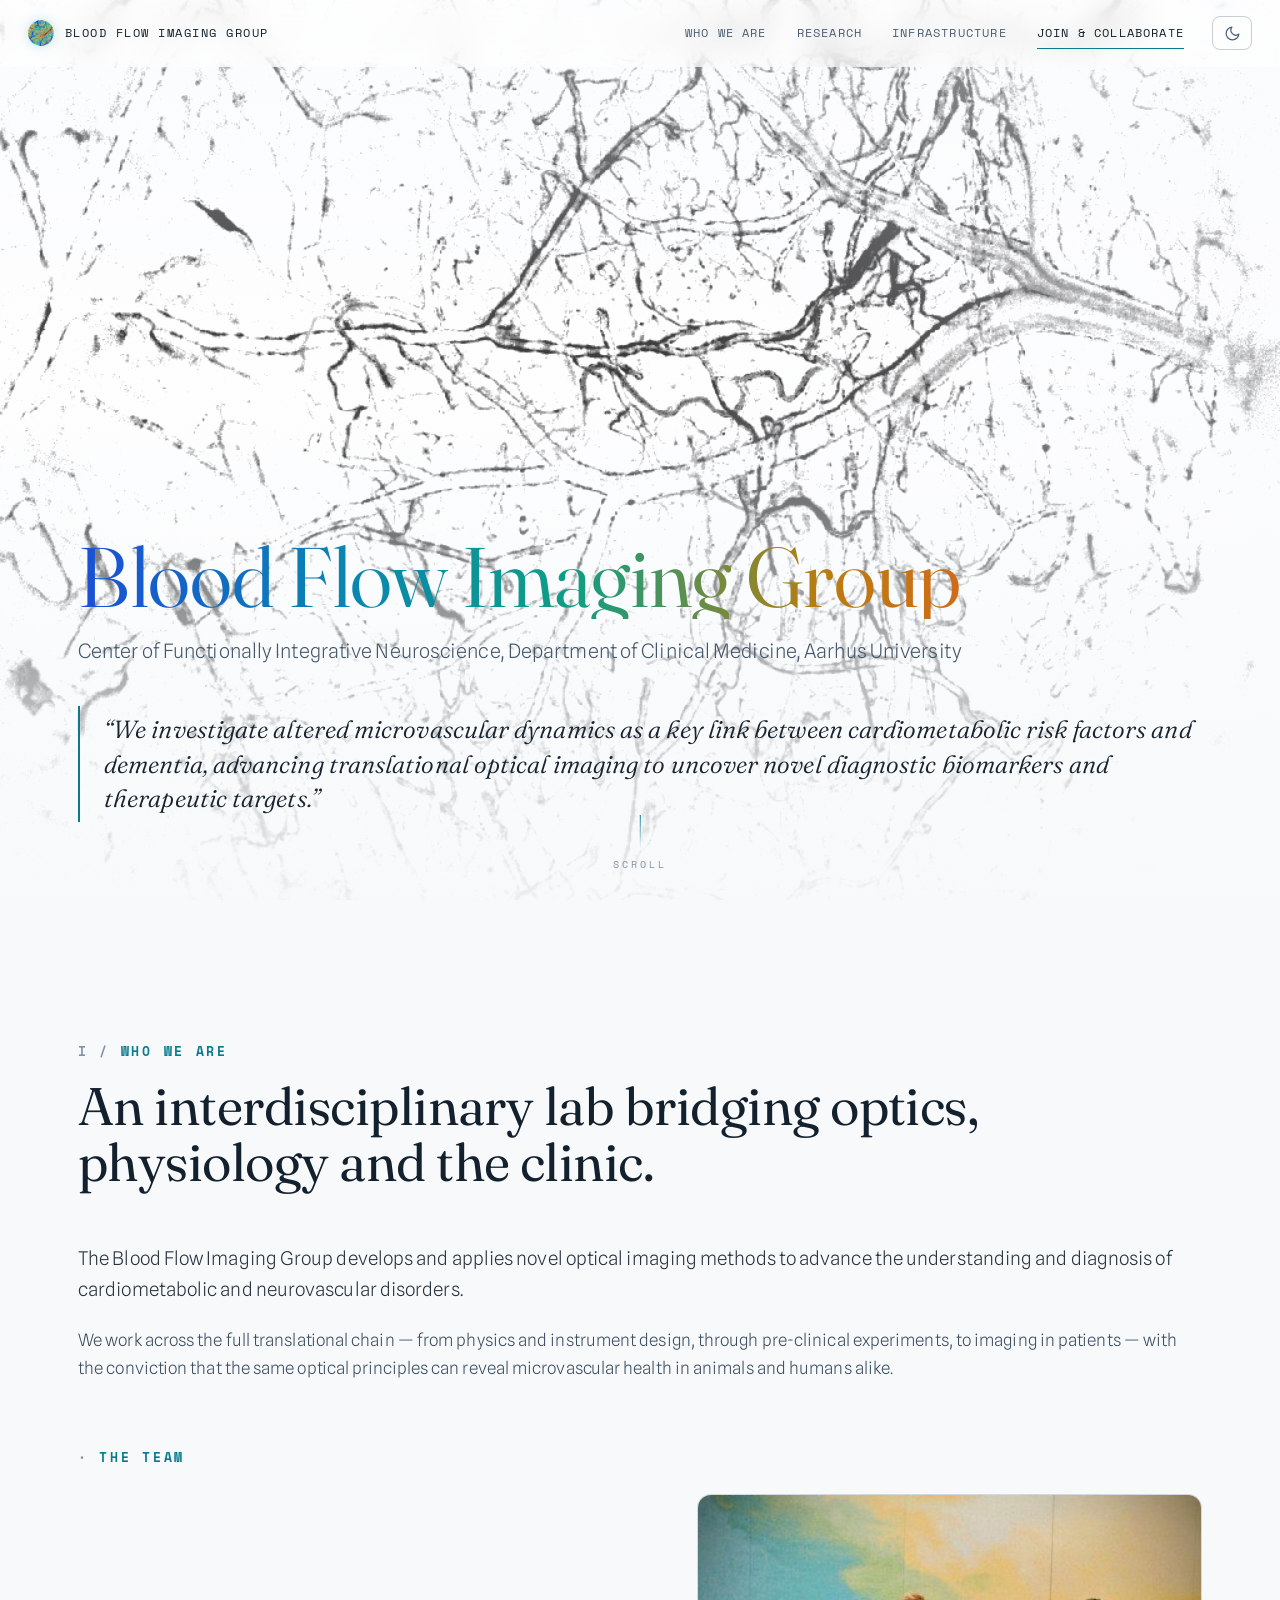
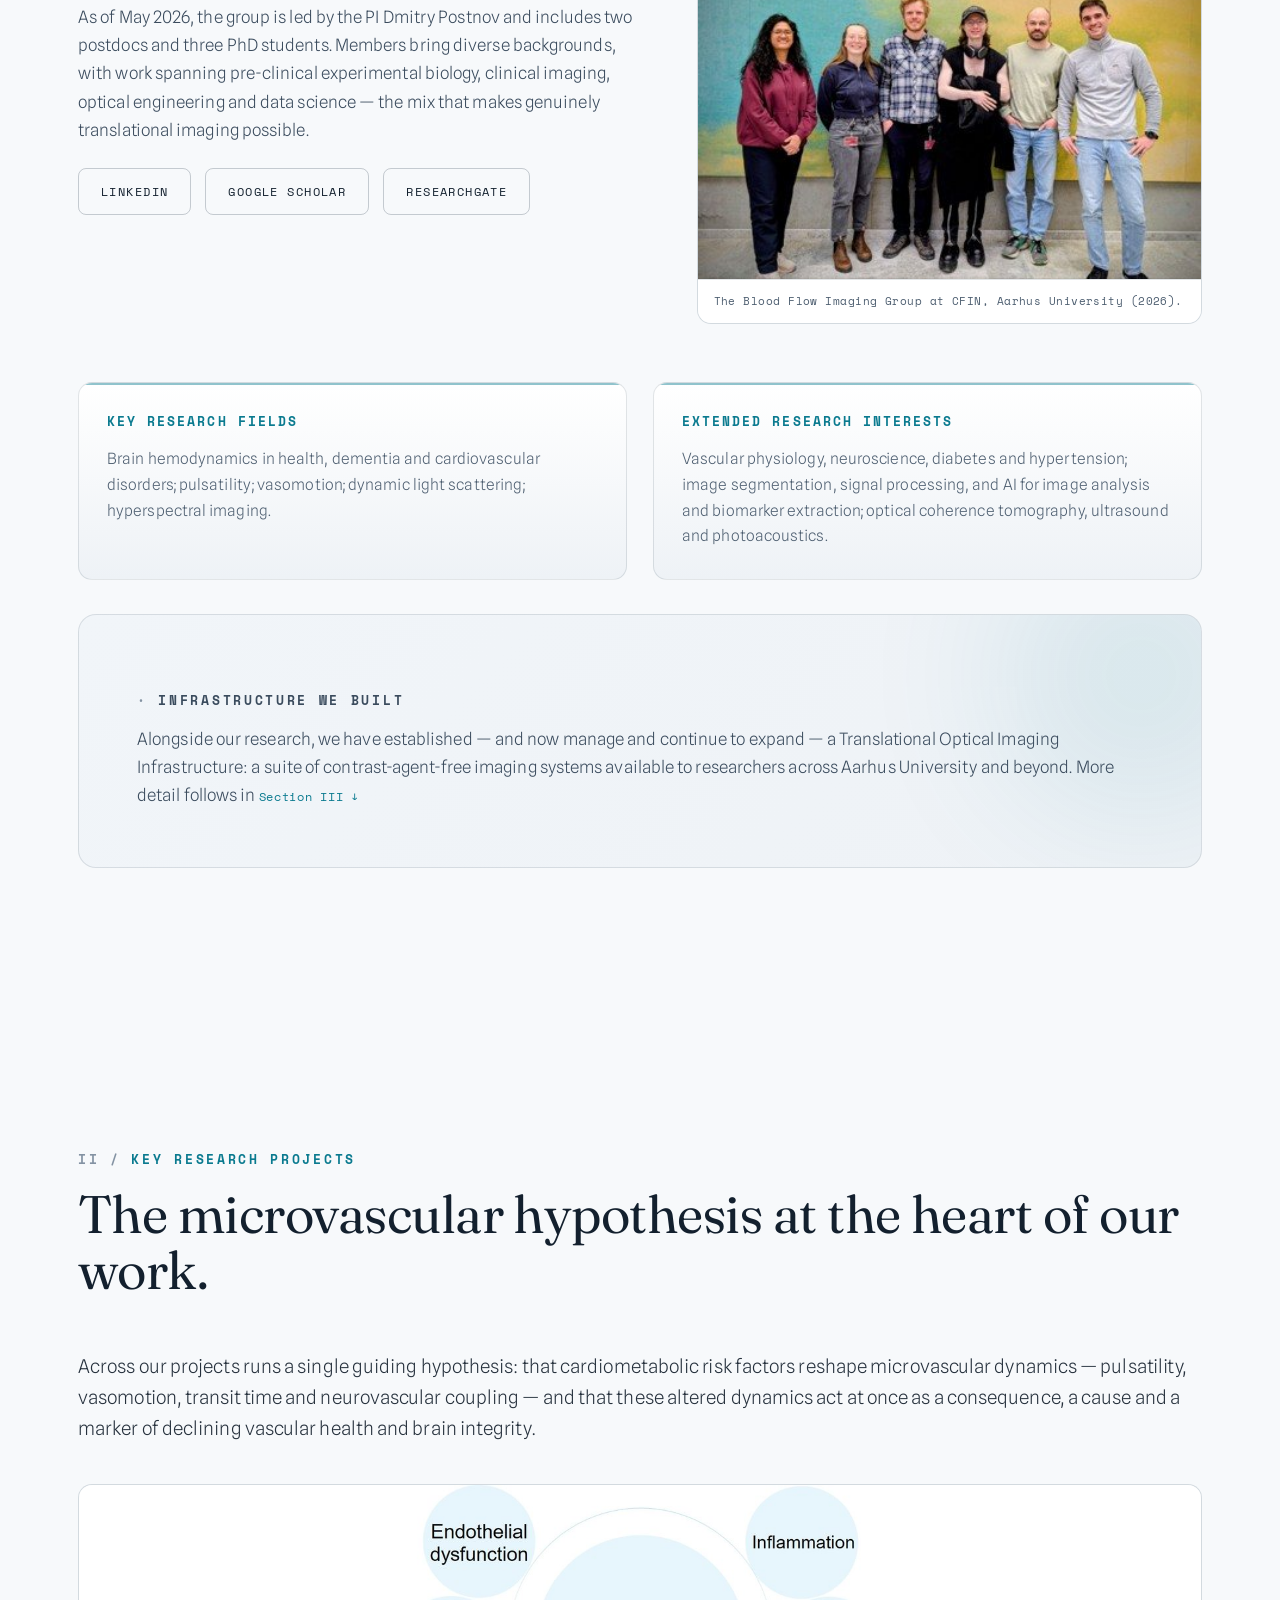
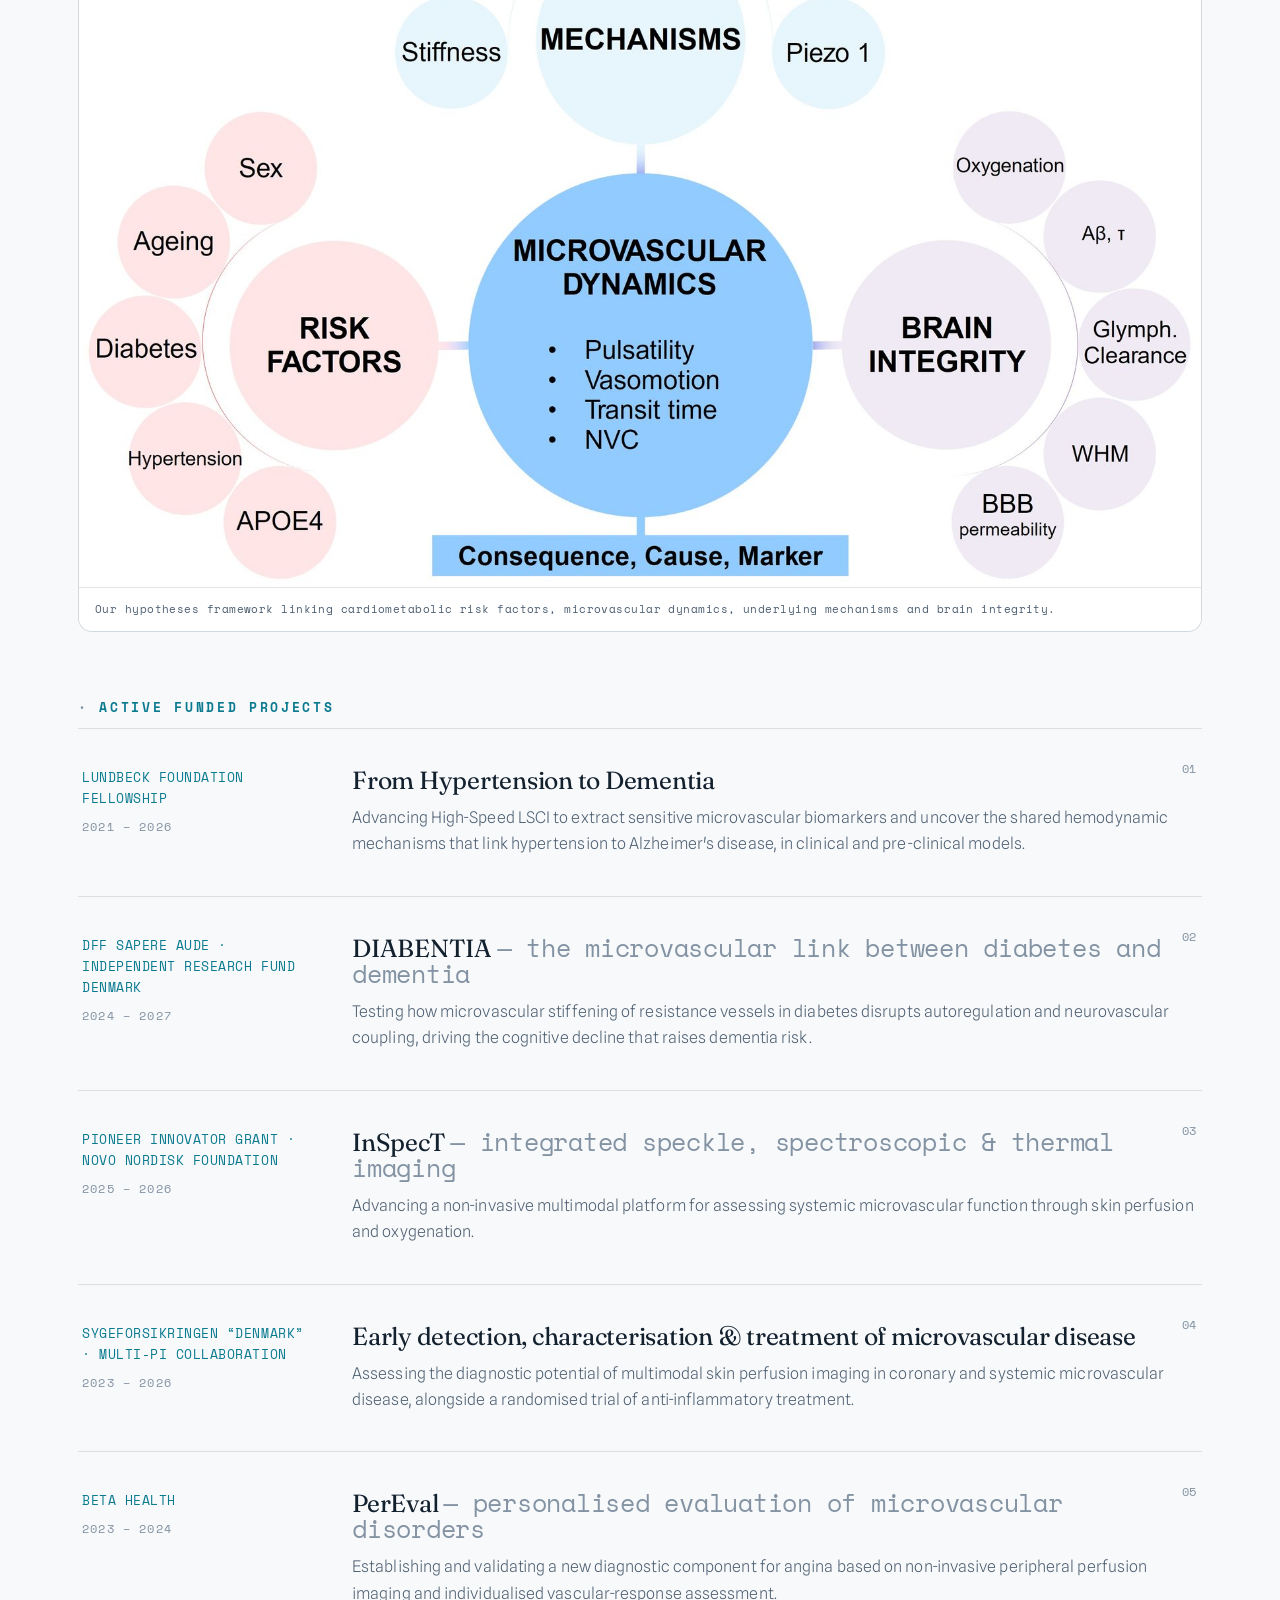
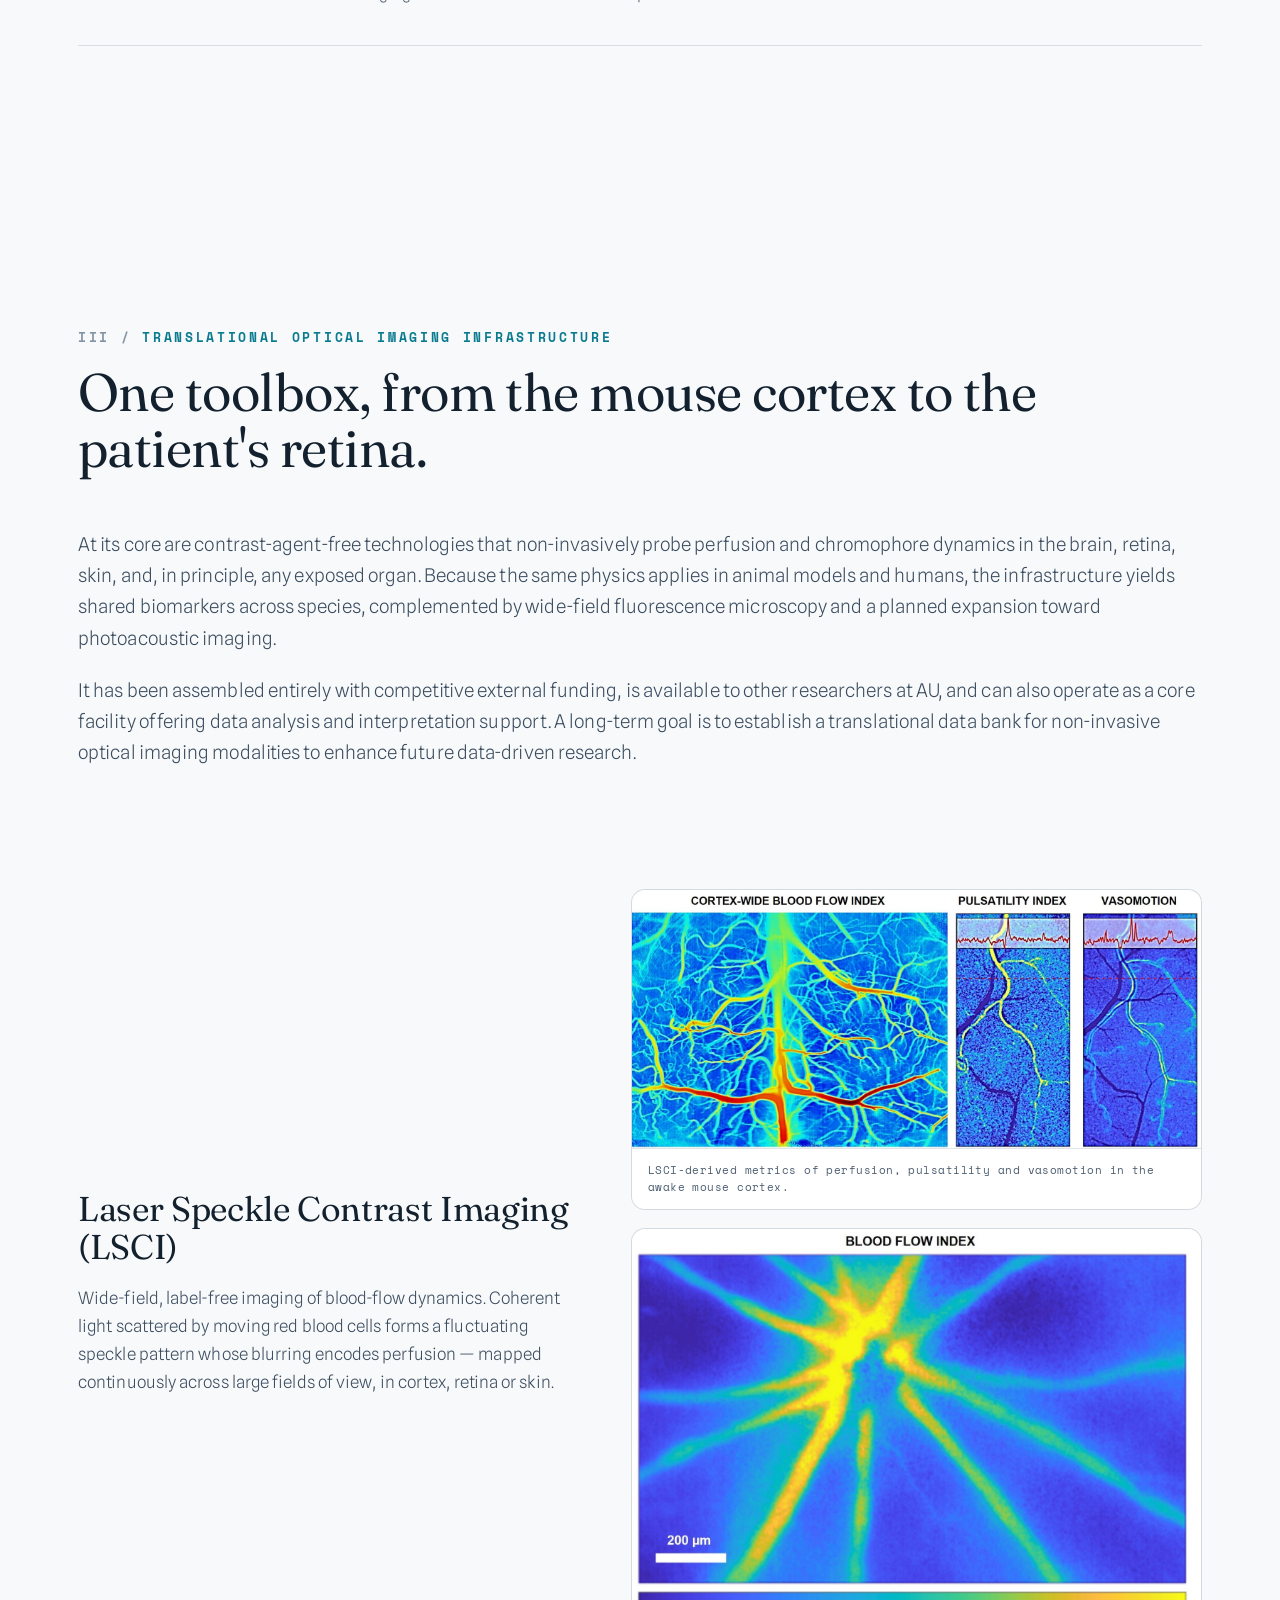
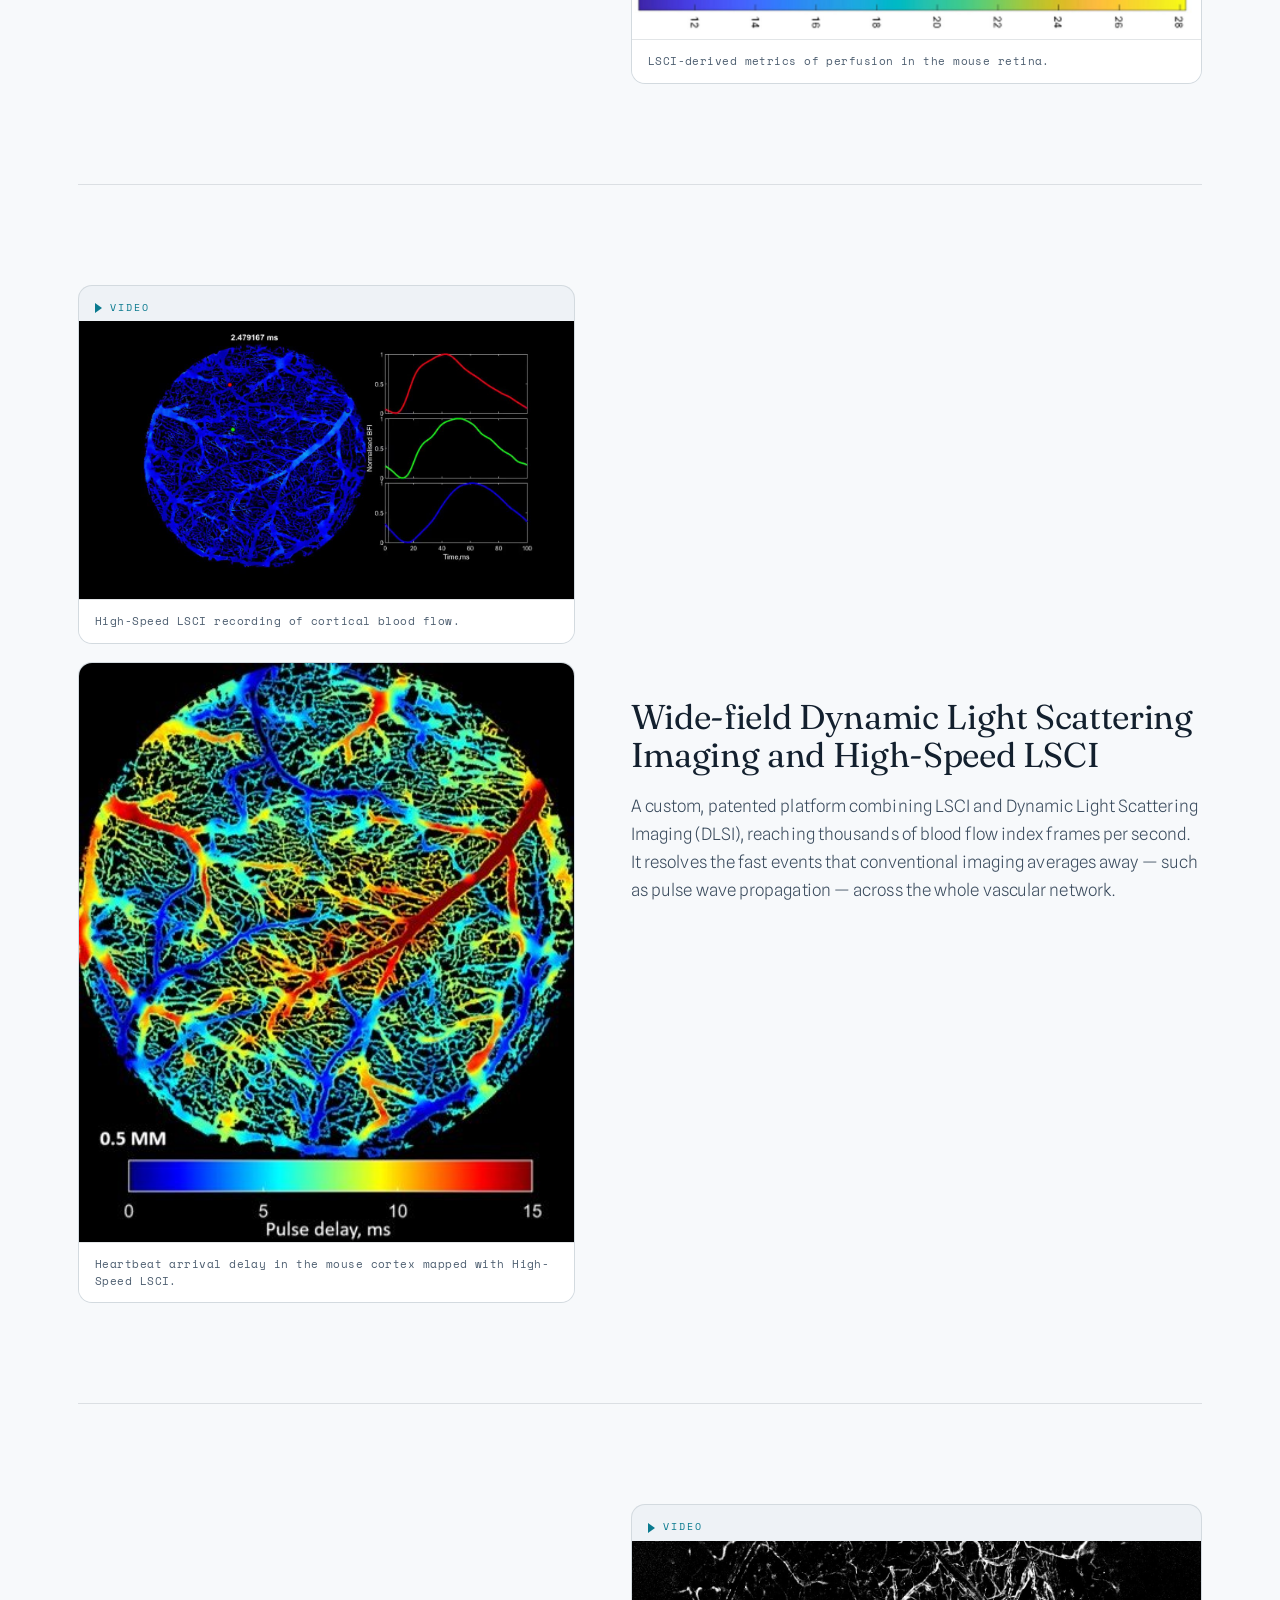
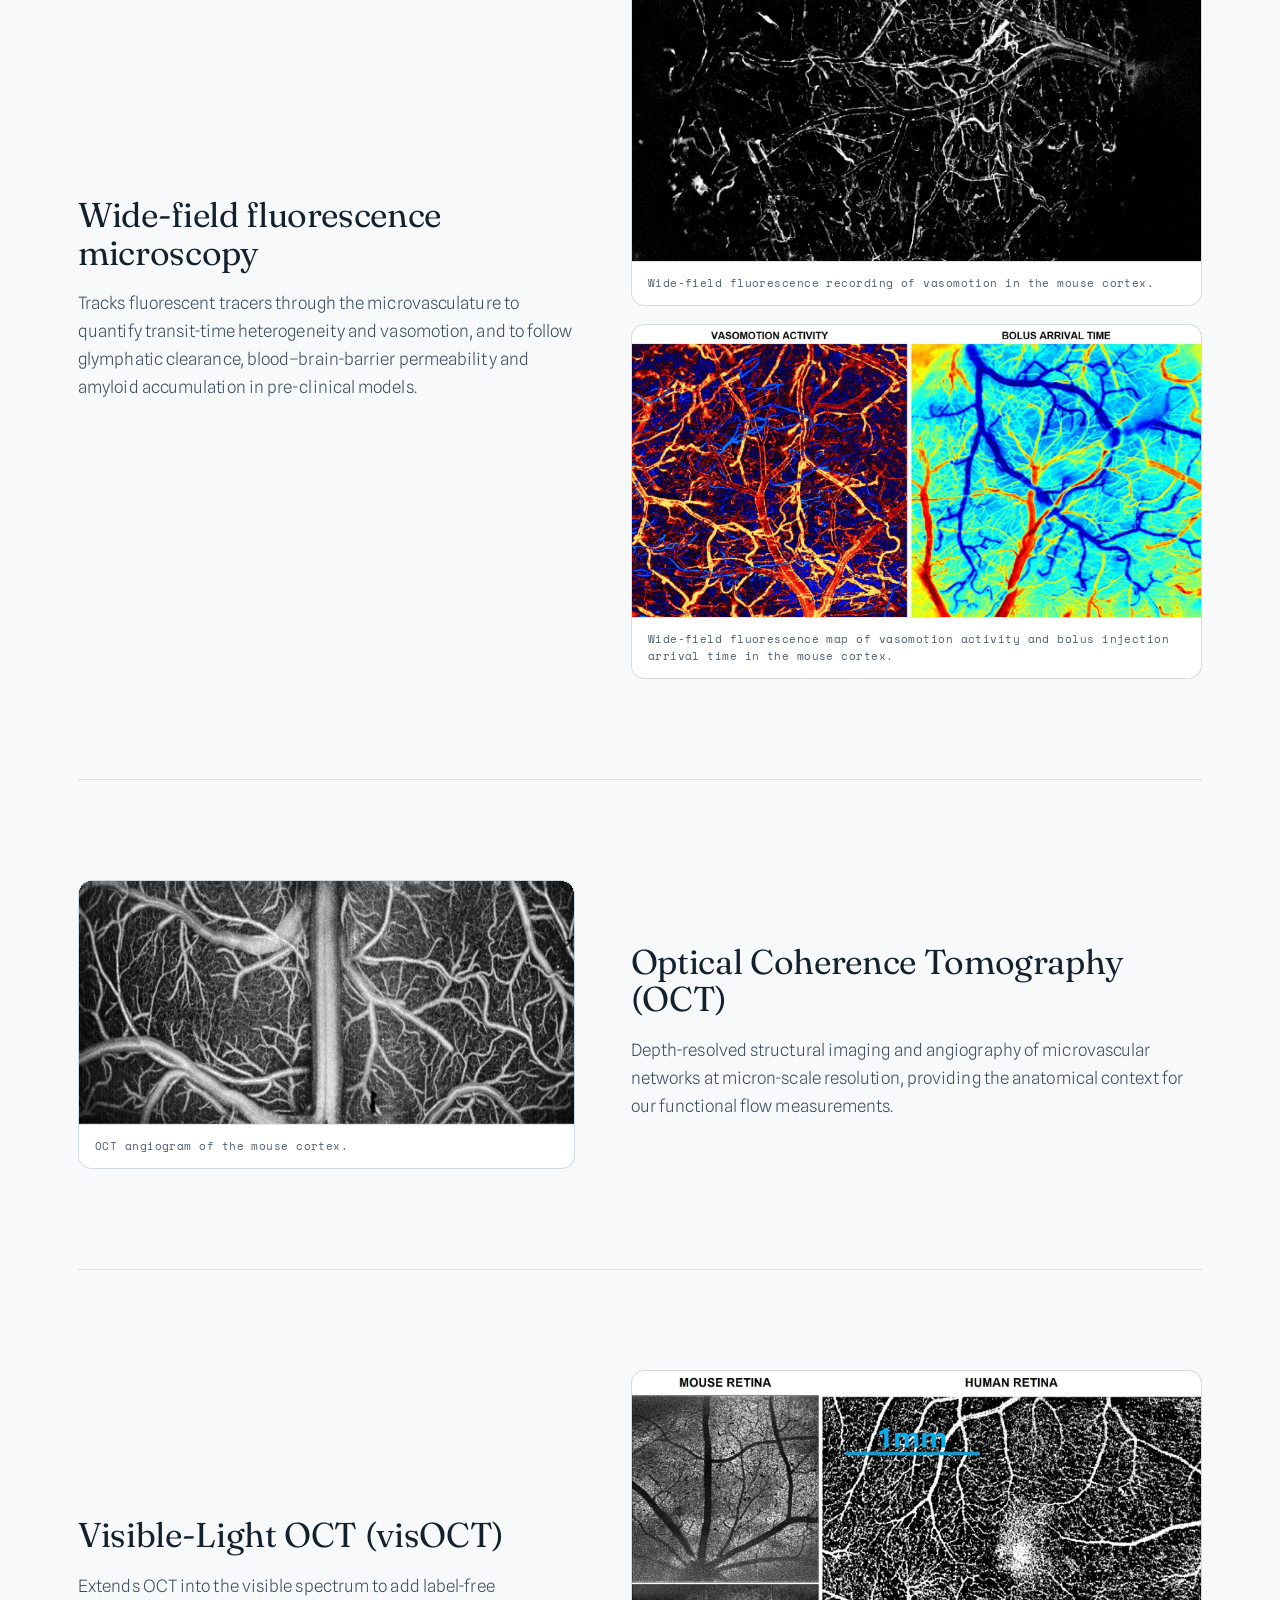
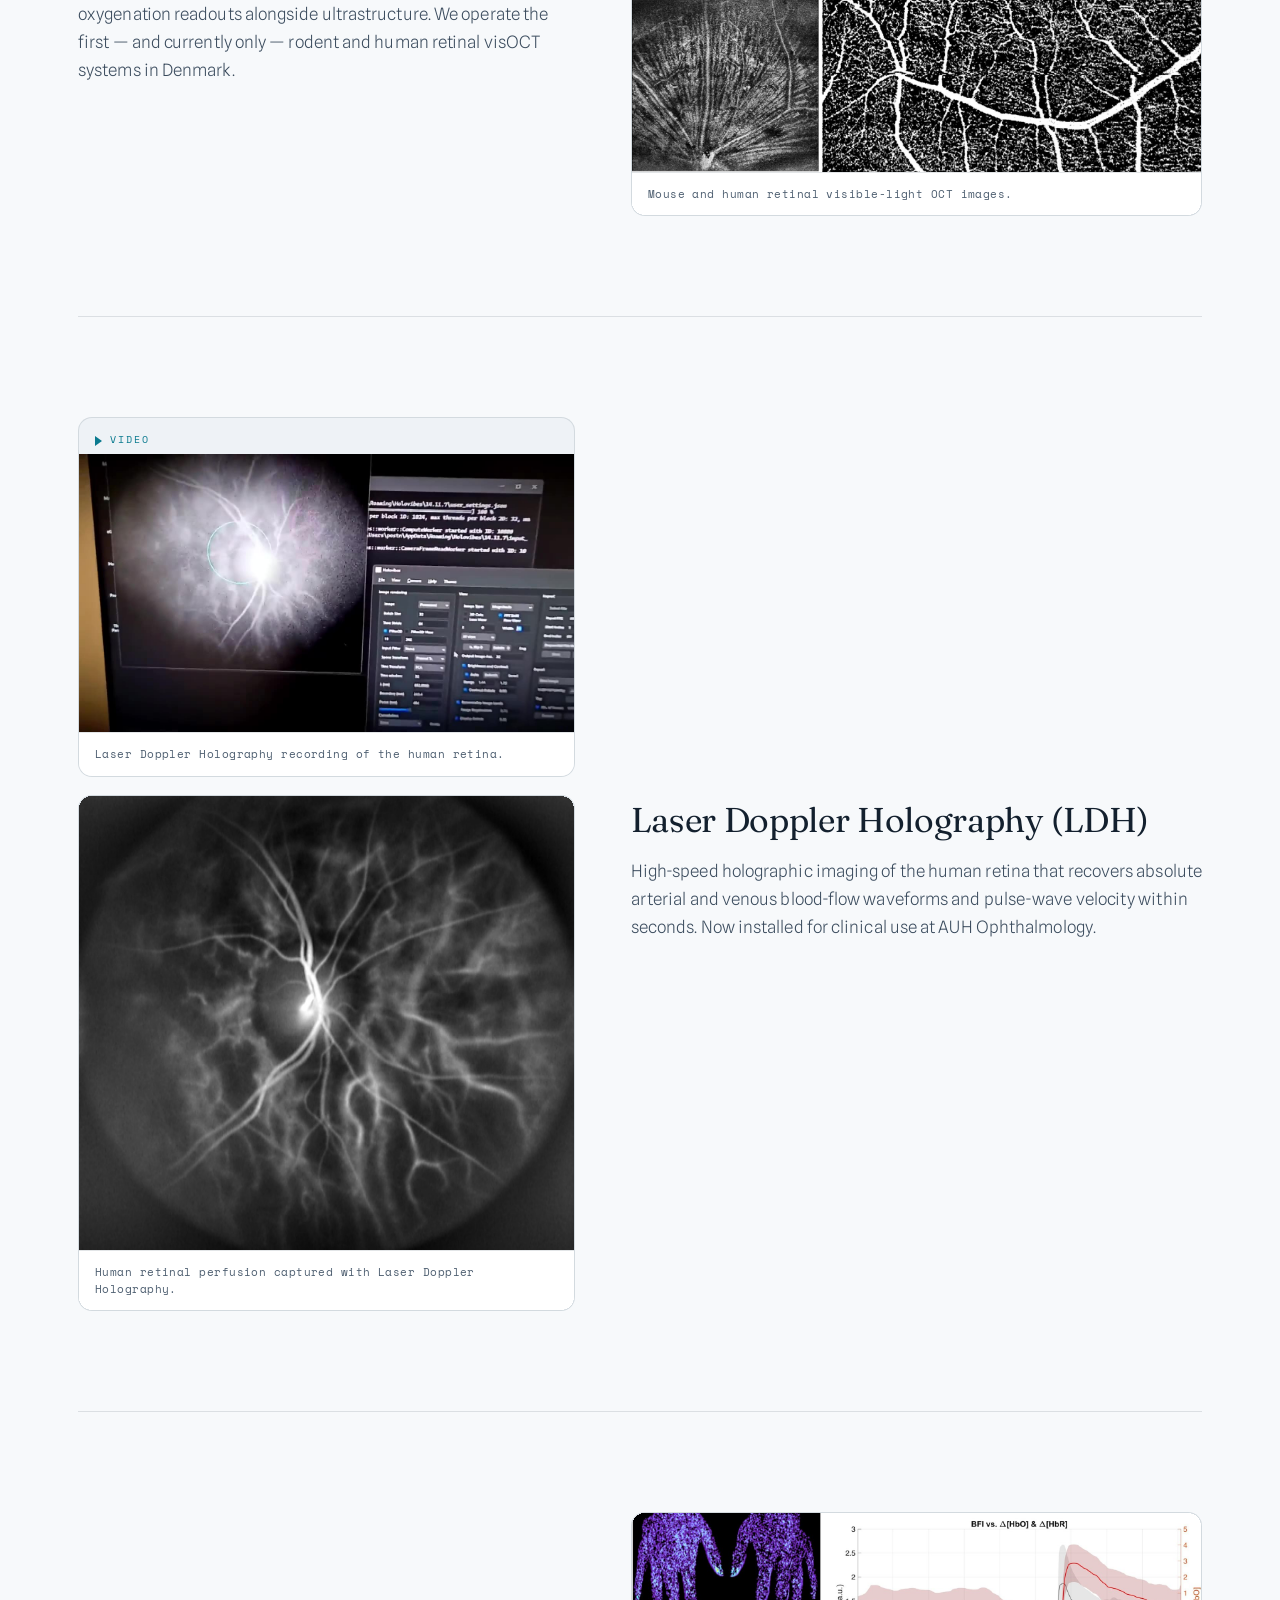
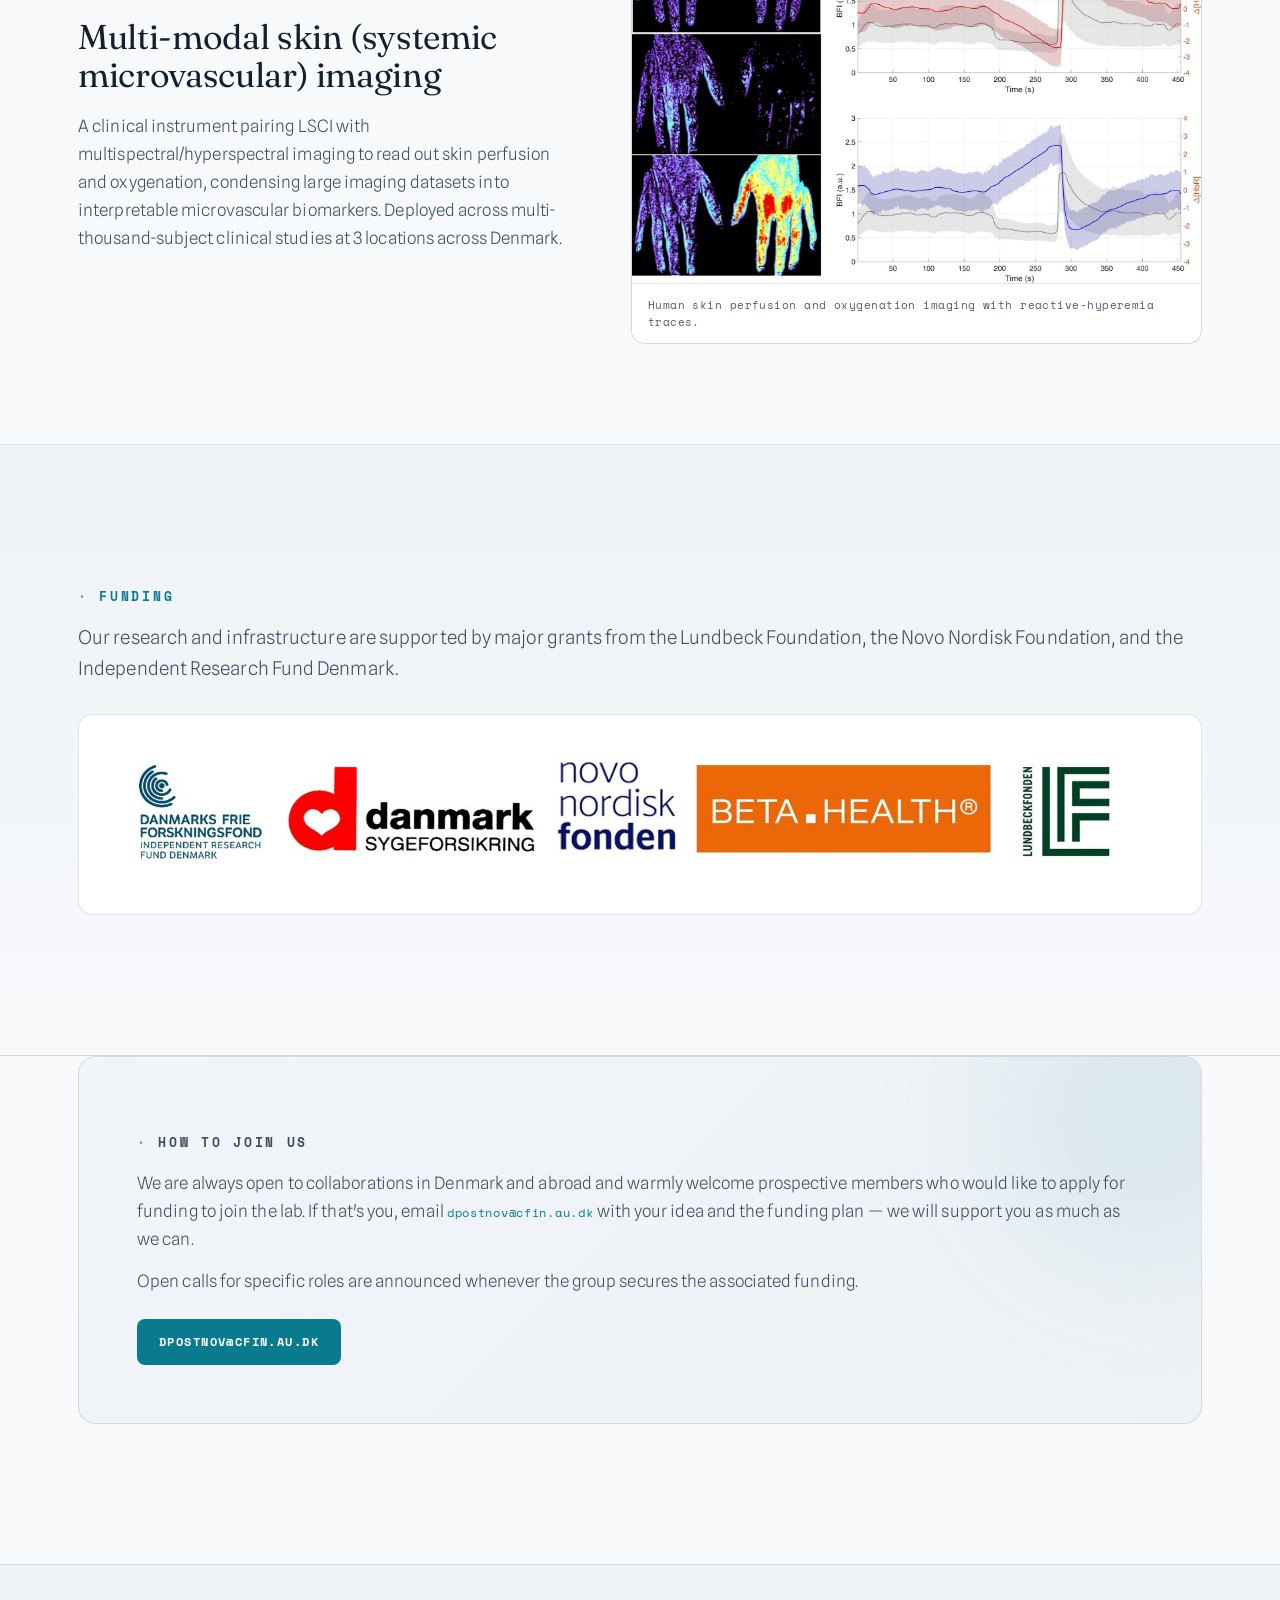
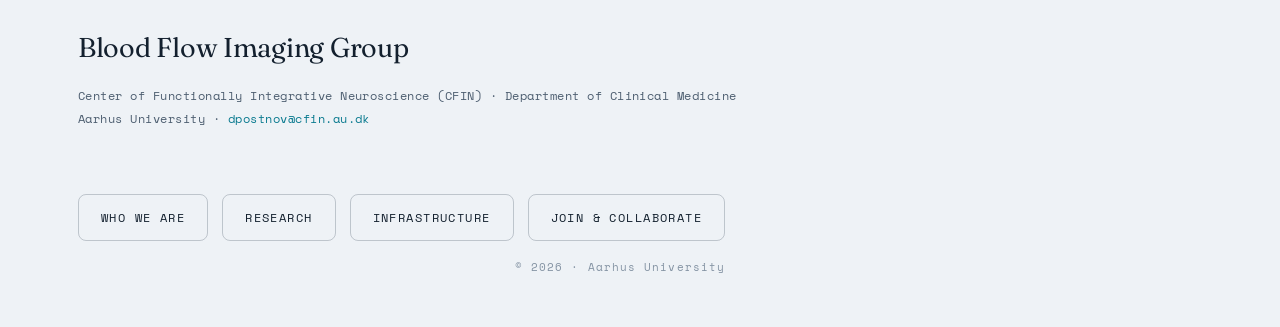
==== commit 13eb0bd0: "style update 2" ====
--- a/index.html
+++ b/index.html
@@ -194,7 +194,6 @@
   <section class="tech">
     <div class="tech-grid">
       <div class="reveal">
-        <p class="label">Techniques available in the group</p>
         <h3>Laser Speckle Contrast Imaging (LSCI)</h3>
         <p style="margin-top:18px">Wide-field, label-free imaging of blood-flow dynamics. Coherent light scattered by moving red blood cells forms a fluctuating speckle pattern whose blurring encodes perfusion — mapped continuously across large fields of view, in cortex, retina or skin.</p>
       </div>
@@ -218,11 +217,7 @@
         <h3>Wide-field Dynamic Light Scattering Imaging and High-Speed LSCI</h3>
         <p style="margin-top:18px">A custom, patented platform combining LSCI and Dynamic Light Scattering Imaging (DLSI), reaching thousands of blood flow index frames per second. It resolves the fast events that conventional imaging averages away — such as pulse wave propagation — across the whole vascular network.</p>
       </div>
-      <div class="reveal d1 media-pair">
-        <figure class="figure">
-          <img src="assets/img/hslsci.jpg" alt="High-Speed LSCI blood flow index of the mouse cortex">
-          <figcaption>Heartbeat arrival delay in the mouse cortex mapped with High-Speed LSCI.</figcaption>
-        </figure>
+      <div class="reveal d1" style="display:flex;flex-direction:column;gap:18px">
         <figure class="figure">
           <span class="vid-tag"><span class="tri"></span> Video</span>
           <video data-lazyplay muted loop playsinline poster="assets/img/hslsci_poster.jpg" aria-label="High-Speed LSCI recording of cortical blood flow">
@@ -230,6 +225,10 @@
           </video>
           <figcaption>High-Speed LSCI recording of cortical blood flow.</figcaption>
         </figure>
+        <figure class="figure">
+          <img src="assets/img/hslsci.jpg" alt="High-Speed LSCI blood flow index of the mouse cortex">
+          <figcaption>Heartbeat arrival delay in the mouse cortex mapped with High-Speed LSCI.</figcaption>
+        </figure>
       </div>
     </div>
   </section>
@@ -296,17 +295,17 @@
         <h3>Laser Doppler Holography (LDH)</h3>
         <p style="margin-top:18px">High-speed holographic imaging of the human retina that recovers absolute arterial and venous blood-flow waveforms and pulse-wave velocity within seconds. Now installed for clinical use at AUH Ophthalmology.</p>
       </div>
-      <div class="reveal d1 media-pair">
-        <figure class="figure">
-          <img src="assets/img/ldh.jpg" alt="Human retinal perfusion captured with Laser Doppler Holography">
-          <figcaption>Human retinal perfusion captured with Laser Doppler Holography.</figcaption>
-        </figure>
+      <div class="reveal d1" style="display:flex;flex-direction:column;gap:18px">
         <figure class="figure">
           <span class="vid-tag"><span class="tri"></span> Video</span>
           <video data-lazyplay muted loop playsinline poster="assets/img/ldh_poster.jpg" aria-label="Laser Doppler Holography recording of the human retina">
             <source src="assets/video/ldh.mp4" type="video/mp4">
           </video>
           <figcaption>Laser Doppler Holography recording of the human retina.</figcaption>
+        </figure>
+        <figure class="figure">
+          <img src="assets/img/ldh.jpg" alt="Human retinal perfusion captured with Laser Doppler Holography">
+          <figcaption>Human retinal perfusion captured with Laser Doppler Holography.</figcaption>
         </figure>
       </div>
     </div>
--- a/styles.css
+++ b/styles.css
@@ -123,8 +123,8 @@
 /* ---------- typography ---------- */
 h1,h2,h3{font-family:var(--serif);font-weight:380;letter-spacing:-.01em;line-height:1.05}
 .eyebrow{
-  font-family:var(--mono);font-size:.72rem;letter-spacing:.28em;text-transform:uppercase;
-  color:var(--accent);font-weight:400;
+  font-family:var(--mono);font-size:.84rem;letter-spacing:.2em;text-transform:uppercase;
+  color:var(--accent);font-weight:700;
 }
 .eyebrow .num{color:var(--faint)}
 
@@ -217,7 +217,7 @@
 .field-card:hover::before{opacity:1}
 .field-card h3{font-size:1.2rem;font-family:var(--sans);font-weight:500;letter-spacing:0;margin-bottom:10px;color:var(--text)}
 .field-card p{color:var(--muted);font-size:.97rem}
-.field-card .k{font-family:var(--mono);font-size:.68rem;letter-spacing:.2em;color:var(--accent);text-transform:uppercase;display:block;margin-bottom:14px}
+.field-card .k{font-family:var(--mono);font-size:.8rem;font-weight:700;letter-spacing:.16em;color:var(--accent);text-transform:uppercase;display:block;margin-bottom:14px}
 
 /* ---------- team / two-col ---------- */
 .split{display:grid;grid-template-columns:1.05fr .95fr;gap:60px;align-items:center}
@@ -282,7 +282,7 @@
 .tech-grid{display:grid;grid-template-columns:1fr 1.15fr;gap:56px;align-items:center}
 .tech-grid.rev{grid-template-columns:1.15fr 1fr;direction:rtl}
 .tech-grid.rev>*{direction:ltr}
-.tech .label{font-family:var(--mono);font-size:.72rem;letter-spacing:.22em;color:var(--accent);text-transform:uppercase}
+.tech .label{font-family:var(--mono);font-size:.84rem;font-weight:700;letter-spacing:.18em;color:var(--accent);text-transform:uppercase}
 .tech h3{font-size:clamp(1.5rem,2.8vw,2.15rem);font-weight:380;margin:14px 0 18px;line-height:1.1}
 .tech p{color:var(--prose)}
 .tech .acr{color:var(--faint);font-family:var(--mono);font-size:.78rem;letter-spacing:.1em}
@@ -344,10 +344,6 @@
 /* lighter weight for faithful, restrained labels */
 .note-link{font-family:var(--mono);font-size:.74rem;letter-spacing:.06em;color:var(--accent)}
 
-/* side-by-side image + video pair inside a technique's media column */
-.media-pair{display:grid;grid-template-columns:1fr 1fr;gap:16px;align-items:start}
-.media-pair .figure video,.media-pair .figure img{width:100%}
-@media (max-width:920px){ .media-pair{grid-template-columns:1fr} }
 
 /* team-as-subsection spacing within Who we are */
 .subsec{margin-top:64px}
